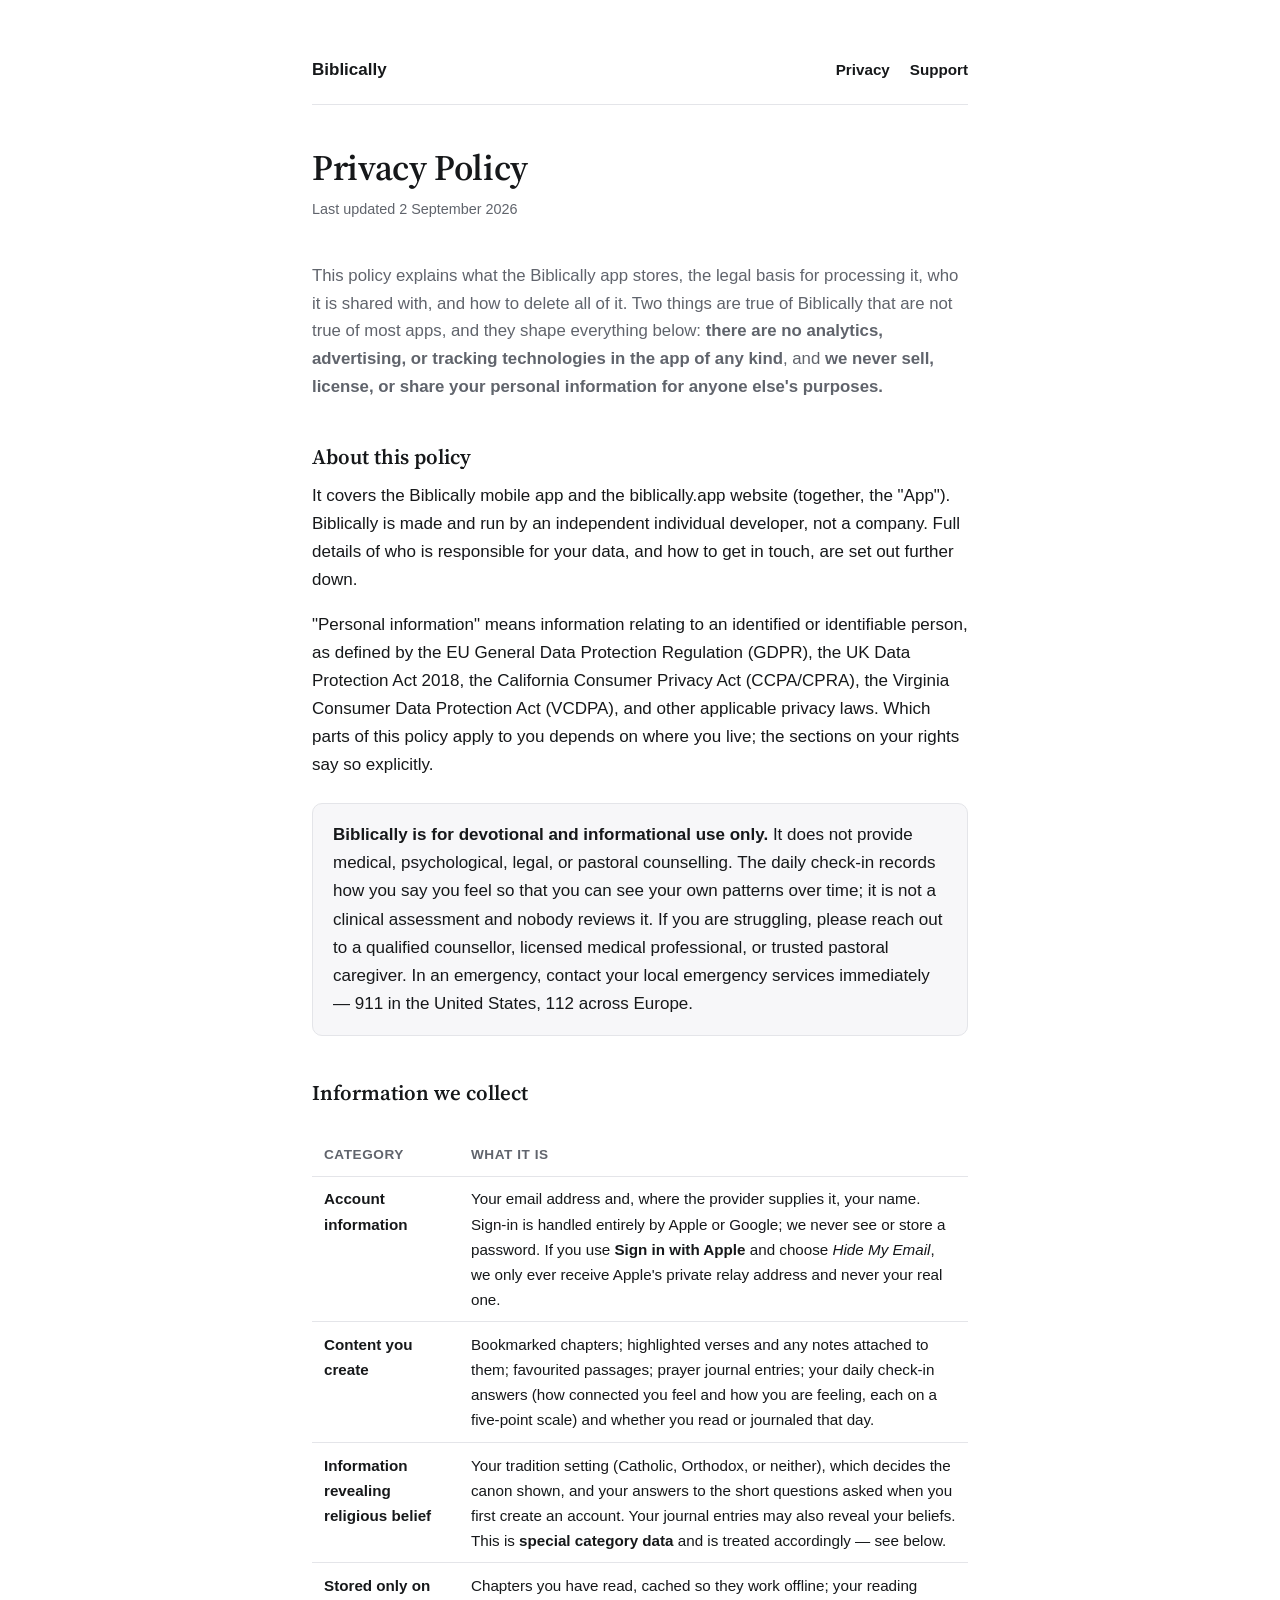
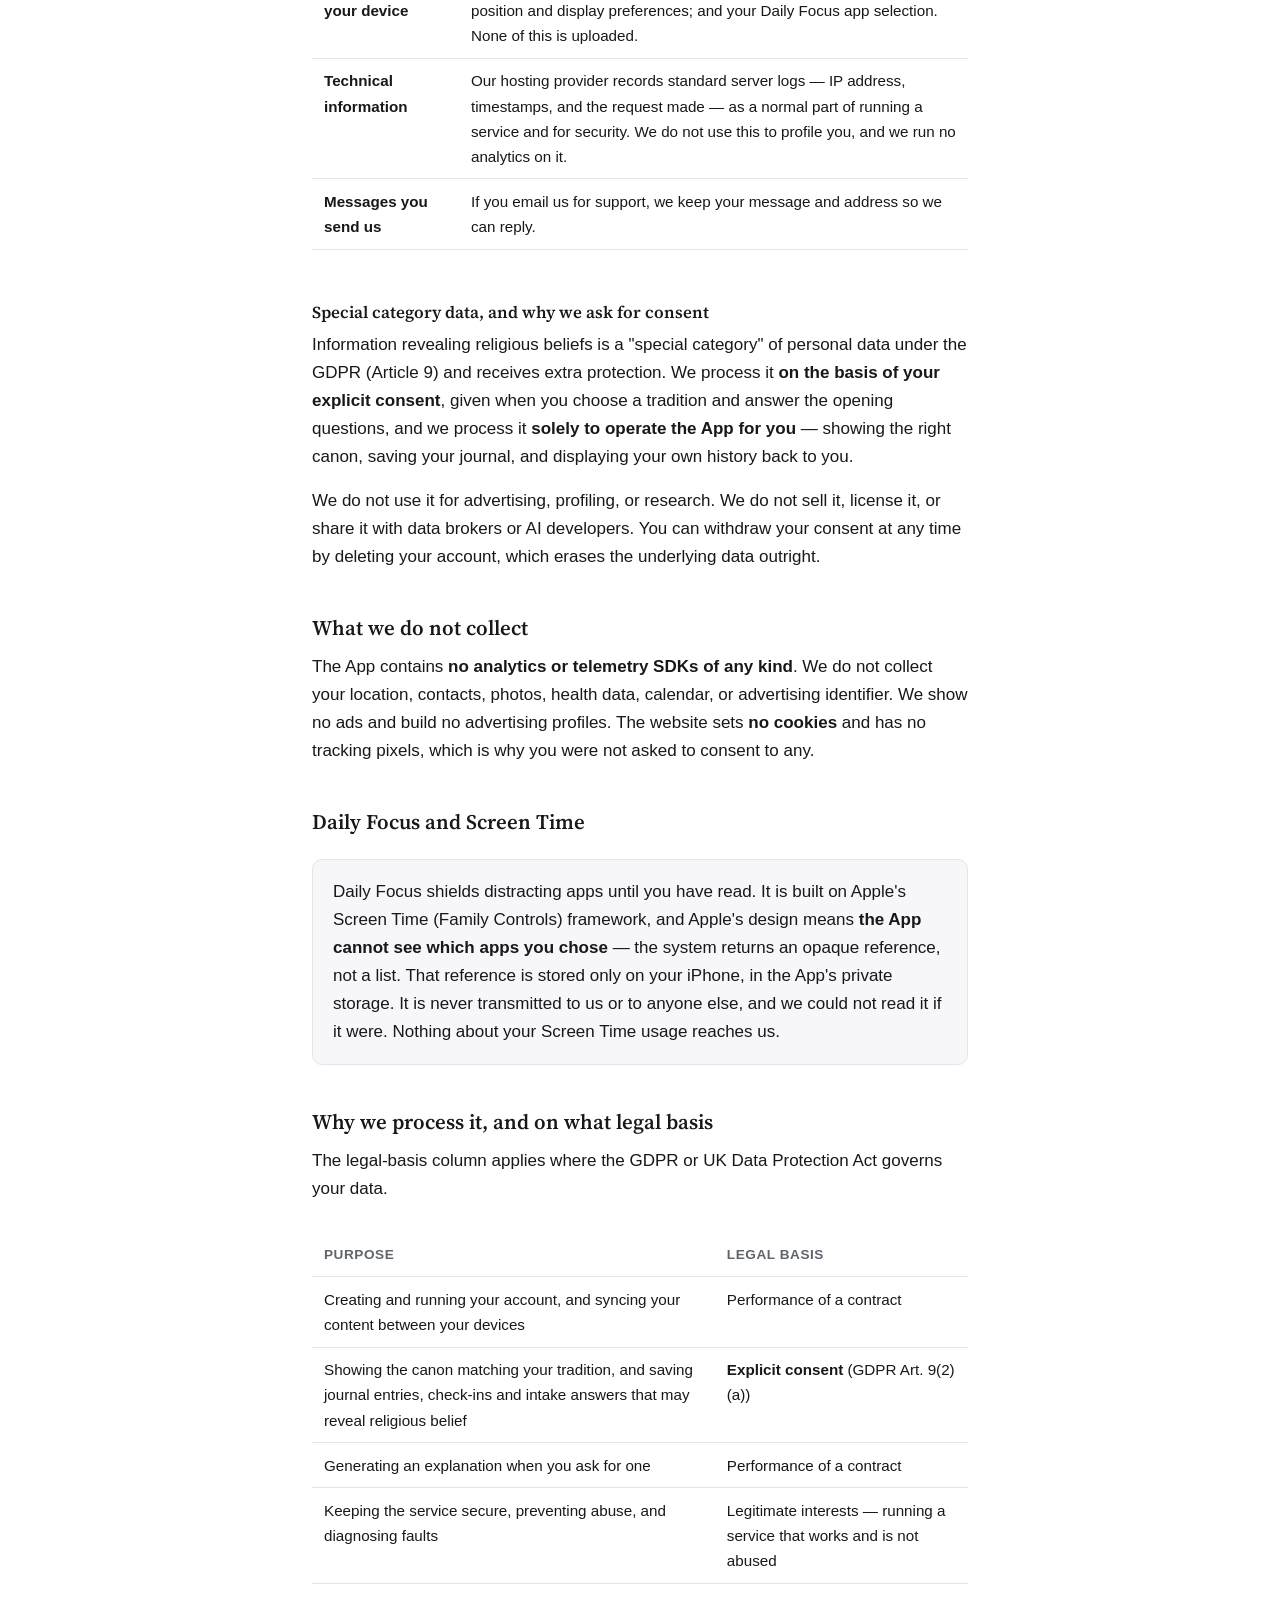
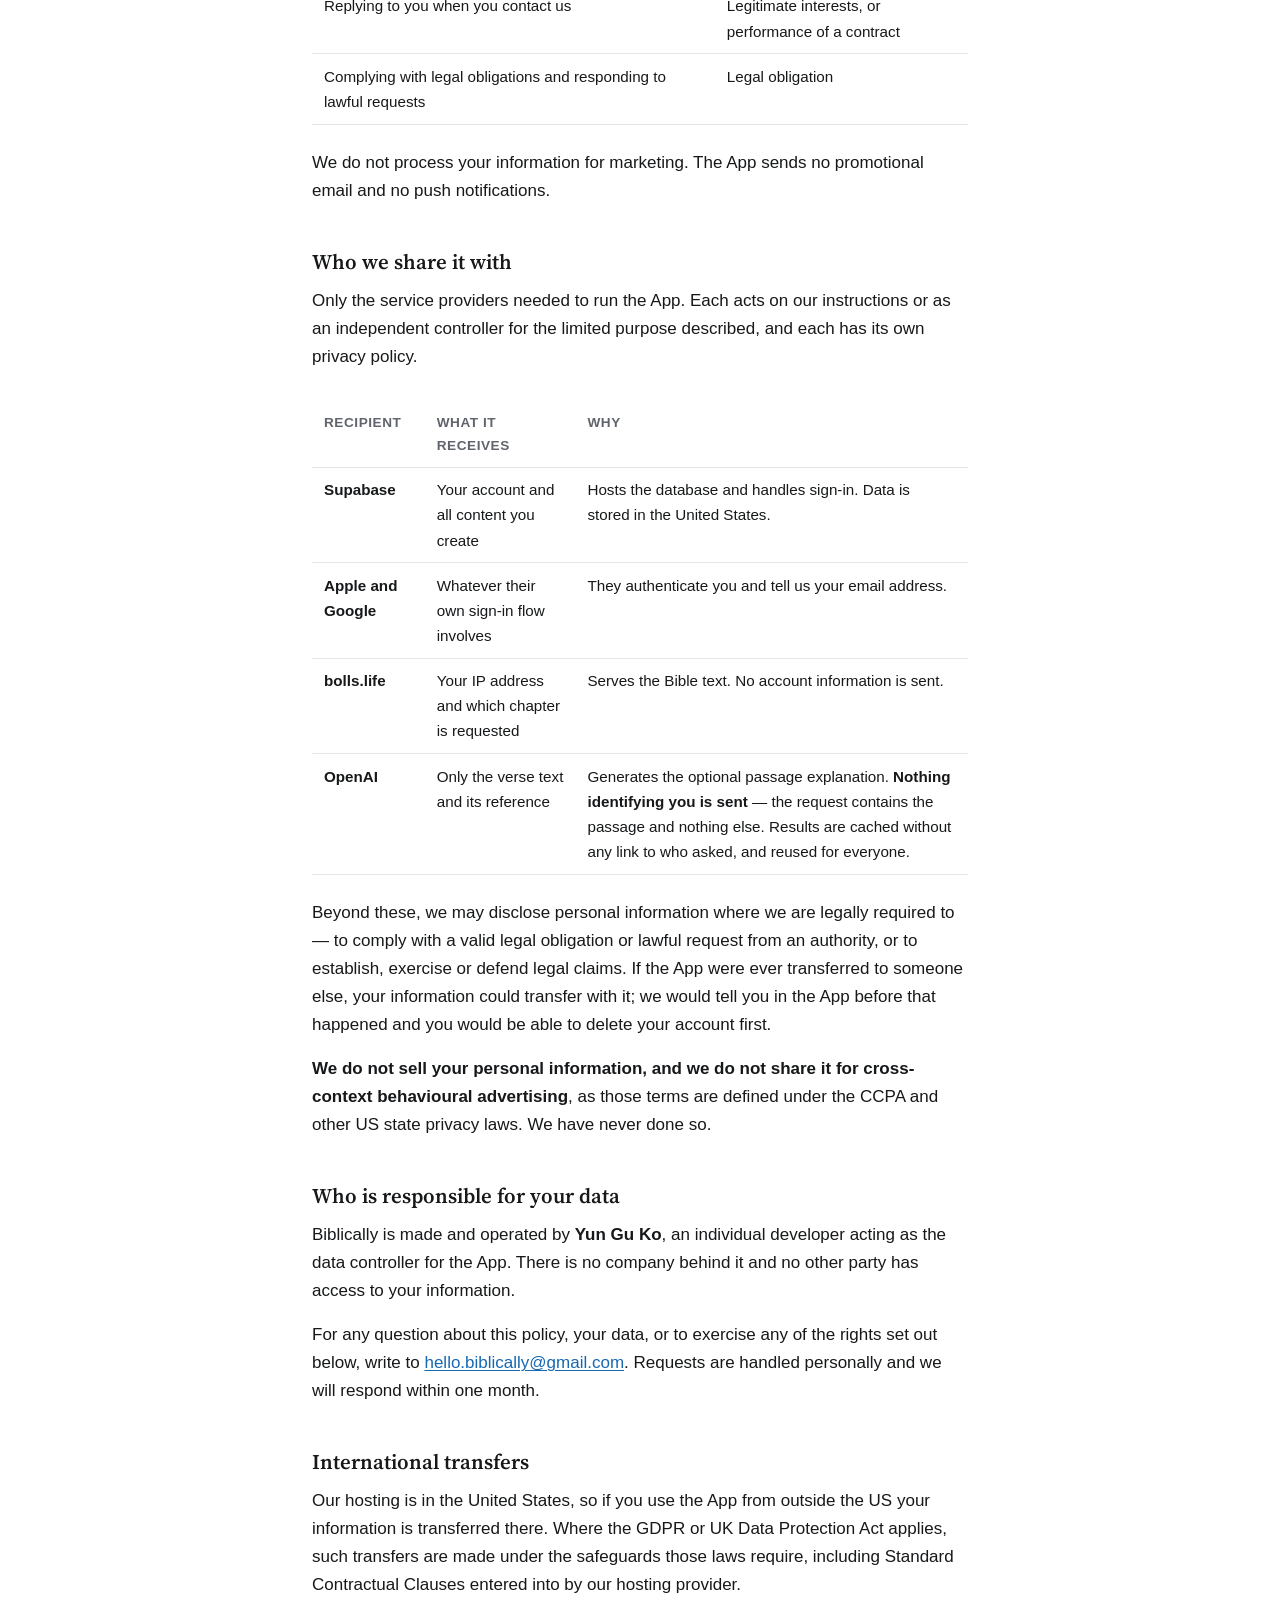
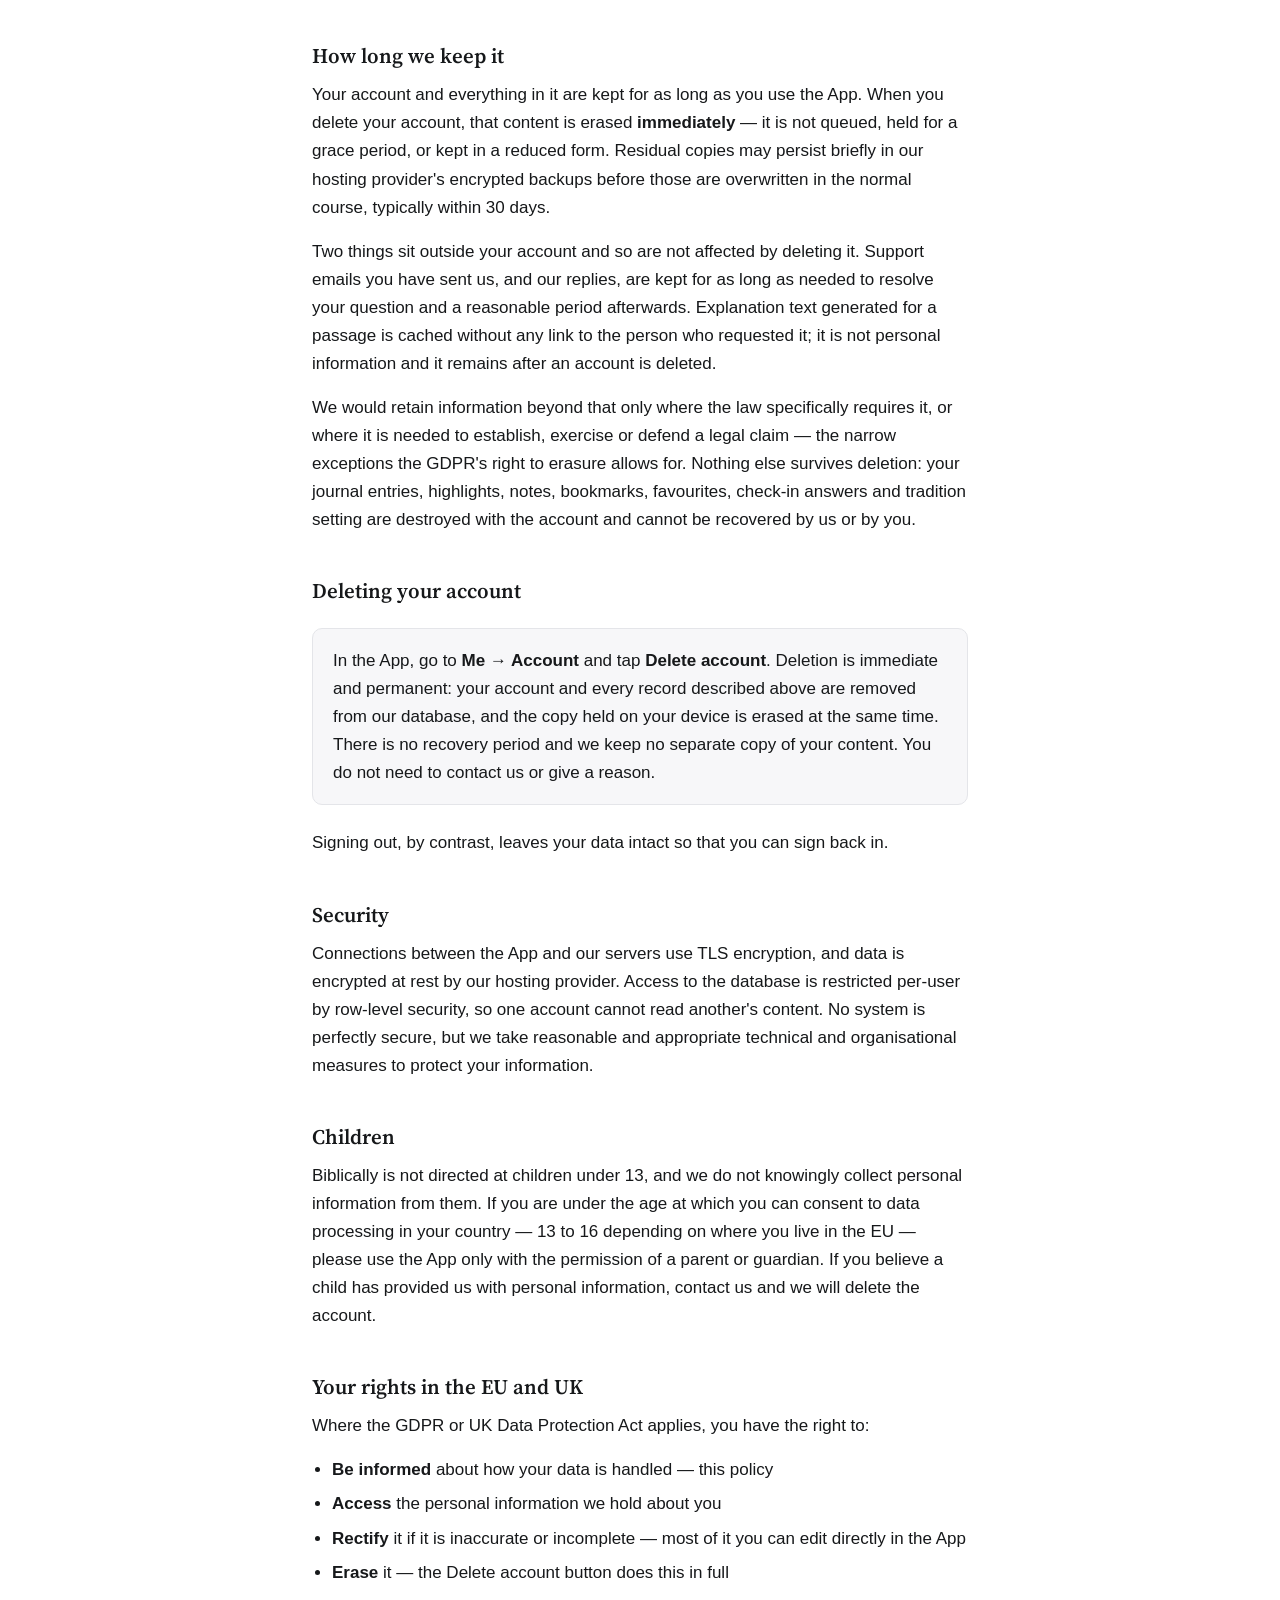
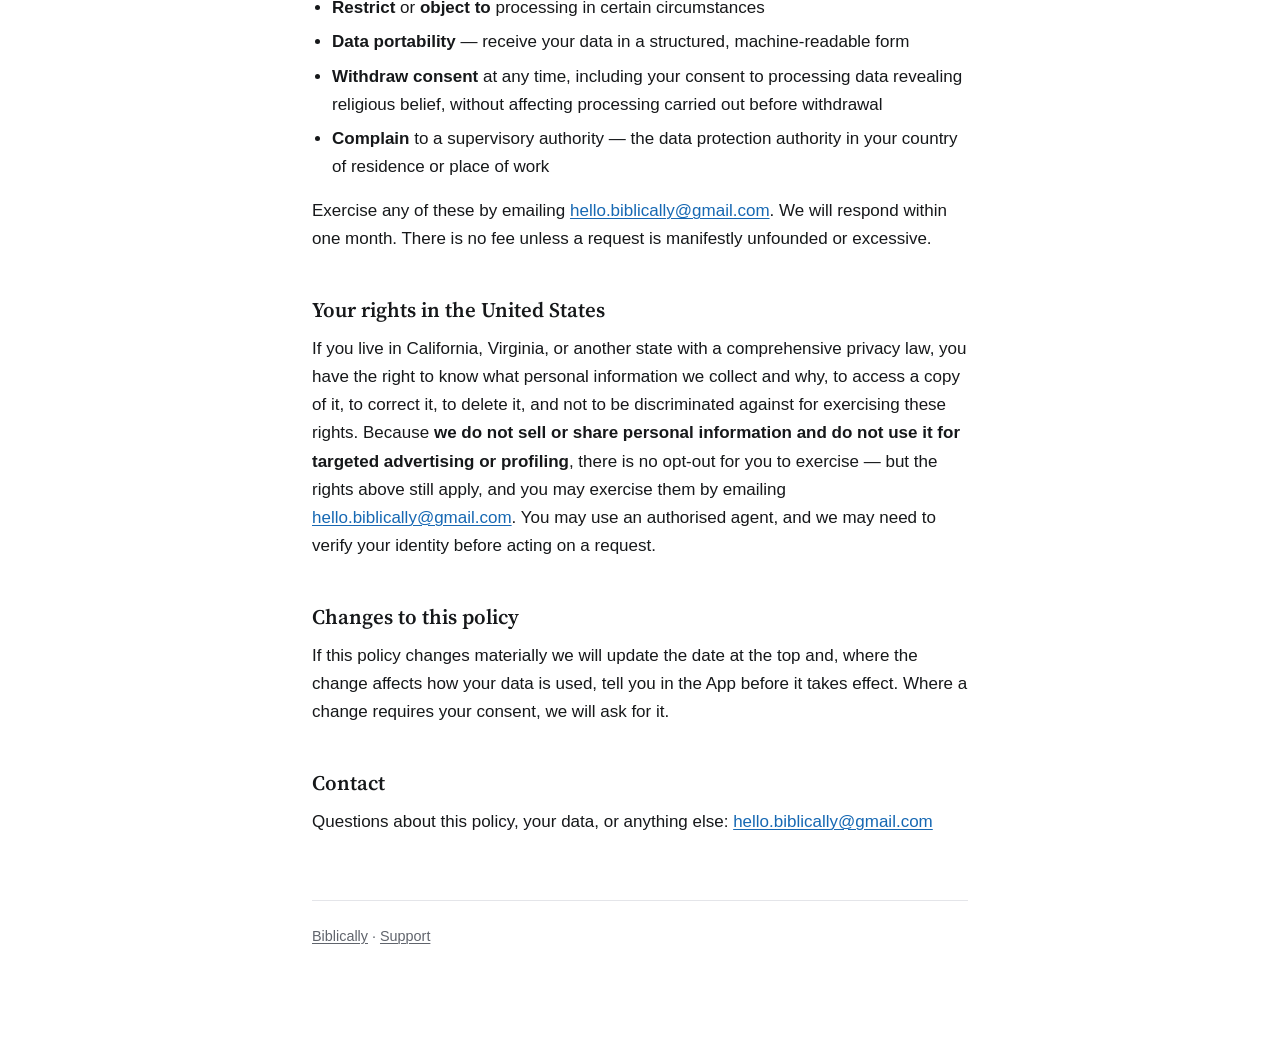
==== privacy/index.html @ 0cec18cf "Unlink the controller section from the intro The intro no longer links down to "Who is responsible f" ====
<!doctype html>
<html lang="en">
<head>
<meta charset="utf-8">
<meta name="viewport" content="width=device-width, initial-scale=1">
<link rel="preconnect" href="https://fonts.googleapis.com">
<link rel="preconnect" href="https://fonts.gstatic.com" crossorigin>
<link rel="stylesheet" href="https://fonts.googleapis.com/css2?family=Source+Serif+4:opsz,wght@8..60,600&display=swap">
<title>Privacy Policy — Biblically</title>
<meta name="description" content="What Biblically collects, the legal basis for it, who it is shared with, your rights, and how to delete everything.">
<link rel="stylesheet" href="/style.css">
</head>
<body>
<div class="wrap">
  <header class="masthead">
    <a href="/">Biblically</a>
    <nav><a href="/privacy/">Privacy</a><a href="/support/">Support</a></nav>
  </header>

  <h1>Privacy Policy</h1>
  <p class="meta">Last updated 2 September 2026</p>

  <p class="lede">This policy explains what the Biblically app stores, the legal basis for
  processing it, who it is shared with, and how to delete all of it. Two things are true of
  Biblically that are not true of most apps, and they shape everything below: <strong>there are no
  analytics, advertising, or tracking technologies in the app of any kind</strong>, and
  <strong>we never sell, license, or share your personal information for anyone else's
  purposes.</strong></p>

  <h2>About this policy</h2>
  <p>It covers the Biblically mobile app and the biblically.app website (together, the "App").
  Biblically is made and run by an independent individual developer, not a company. Full details of
  who is responsible for your data, and how to get in touch, are set out further down.</p>

  <p>"Personal information" means information relating to an identified or identifiable person, as
  defined by the EU General Data Protection Regulation (GDPR), the UK Data Protection Act 2018, the
  California Consumer Privacy Act (CCPA/CPRA), the Virginia Consumer Data Protection Act (VCDPA),
  and other applicable privacy laws. Which parts of this policy apply to you depends on where you
  live; the sections on your rights say so explicitly.</p>

  <div class="card">
    <p><strong>Biblically is for devotional and informational use only.</strong> It does not provide
    medical, psychological, legal, or pastoral counselling. The daily check-in records how you say
    you feel so that you can see your own patterns over time; it is not a clinical assessment and
    nobody reviews it. If you are struggling, please reach out to a qualified counsellor, licensed
    medical professional, or trusted pastoral caregiver. In an emergency, contact your local
    emergency services immediately — 911 in the United States, 112 across Europe.</p>
  </div>

  <h2>Information we collect</h2>
  <div class="scroll">
  <table class="table">
    <thead><tr><th>Category</th><th>What it is</th></tr></thead>
    <tbody>
      <tr>
        <td><strong>Account information</strong></td>
        <td>Your email address and, where the provider supplies it, your name. Sign-in is handled
        entirely by Apple or Google; we never see or store a password. If you use
        <strong>Sign in with Apple</strong> and choose <em>Hide My Email</em>, we only ever receive
        Apple's private relay address and never your real one.</td>
      </tr>
      <tr>
        <td><strong>Content you create</strong></td>
        <td>Bookmarked chapters; highlighted verses and any notes attached to them; favourited
        passages; prayer journal entries; your daily check-in answers (how connected you feel and
        how you are feeling, each on a five-point scale) and whether you read or journaled that day.</td>
      </tr>
      <tr>
        <td><strong>Information revealing religious belief</strong></td>
        <td>Your tradition setting (Catholic, Orthodox, or neither), which decides the canon shown,
        and your answers to the short questions asked when you first create an account. Your journal
        entries may also reveal your beliefs. This is <strong>special category data</strong> and is
        treated accordingly — see below.</td>
      </tr>
      <tr>
        <td><strong>Stored only on your device</strong></td>
        <td>Chapters you have read, cached so they work offline; your reading position and display
        preferences; and your Daily Focus app selection. None of this is uploaded.</td>
      </tr>
      <tr>
        <td><strong>Technical information</strong></td>
        <td>Our hosting provider records standard server logs — IP address, timestamps, and the
        request made — as a normal part of running a service and for security. We do not use this
        to profile you, and we run no analytics on it.</td>
      </tr>
      <tr>
        <td><strong>Messages you send us</strong></td>
        <td>If you email us for support, we keep your message and address so we can reply.</td>
      </tr>
    </tbody>
  </table>
  </div>

  <h3>Special category data, and why we ask for consent</h3>
  <p>Information revealing religious beliefs is a "special category" of personal data under the GDPR
  (Article 9) and receives extra protection. We process it <strong>on the basis of your explicit
  consent</strong>, given when you choose a tradition and answer the opening questions, and we
  process it <strong>solely to operate the App for you</strong> — showing the right canon, saving
  your journal, and displaying your own history back to you.</p>
  <p>We do not use it for advertising, profiling, or research. We do not sell it, license it, or
  share it with data brokers or AI developers. You can withdraw your consent at any time by deleting
  your account, which erases the underlying data outright.</p>

  <h2>What we do not collect</h2>
  <p>The App contains <strong>no analytics or telemetry SDKs of any kind</strong>. We do not collect
  your location, contacts, photos, health data, calendar, or advertising identifier. We show no ads
  and build no advertising profiles. The website sets <strong>no cookies</strong> and has no
  tracking pixels, which is why you were not asked to consent to any.</p>

  <h2>Daily Focus and Screen Time</h2>
  <div class="card">
    <p>Daily Focus shields distracting apps until you have read. It is built on Apple's Screen Time
    (Family Controls) framework, and Apple's design means <strong>the App cannot see which apps you
    chose</strong> — the system returns an opaque reference, not a list. That reference is stored
    only on your iPhone, in the App's private storage. It is never transmitted to us or to anyone
    else, and we could not read it if it were. Nothing about your Screen Time usage reaches us.</p>
  </div>

  <h2>Why we process it, and on what legal basis</h2>
  <p>The legal-basis column applies where the GDPR or UK Data Protection Act governs your data.</p>
  <div class="scroll">
  <table class="table">
    <thead><tr><th>Purpose</th><th>Legal basis</th></tr></thead>
    <tbody>
      <tr><td>Creating and running your account, and syncing your content between your devices</td>
          <td>Performance of a contract</td></tr>
      <tr><td>Showing the canon matching your tradition, and saving journal entries, check-ins and
          intake answers that may reveal religious belief</td>
          <td><strong>Explicit consent</strong> (GDPR Art. 9(2)(a))</td></tr>
      <tr><td>Generating an explanation when you ask for one</td>
          <td>Performance of a contract</td></tr>
      <tr><td>Keeping the service secure, preventing abuse, and diagnosing faults</td>
          <td>Legitimate interests — running a service that works and is not abused</td></tr>
      <tr><td>Replying to you when you contact us</td>
          <td>Legitimate interests, or performance of a contract</td></tr>
      <tr><td>Complying with legal obligations and responding to lawful requests</td>
          <td>Legal obligation</td></tr>
    </tbody>
  </table>
  </div>
  <p>We do not process your information for marketing. The App sends no promotional email and no
  push notifications.</p>

  <h2>Who we share it with</h2>
  <p>Only the service providers needed to run the App. Each acts on our instructions or as an
  independent controller for the limited purpose described, and each has its own privacy policy.</p>
  <div class="scroll">
  <table class="table">
    <thead><tr><th>Recipient</th><th>What it receives</th><th>Why</th></tr></thead>
    <tbody>
      <tr><td><strong>Supabase</strong></td>
          <td>Your account and all content you create</td>
          <td>Hosts the database and handles sign-in. Data is stored in the United States.</td></tr>
      <tr><td><strong>Apple and Google</strong></td>
          <td>Whatever their own sign-in flow involves</td>
          <td>They authenticate you and tell us your email address.</td></tr>
      <tr><td><strong>bolls.life</strong></td>
          <td>Your IP address and which chapter is requested</td>
          <td>Serves the Bible text. No account information is sent.</td></tr>
      <tr><td><strong>OpenAI</strong></td>
          <td>Only the verse text and its reference</td>
          <td>Generates the optional passage explanation. <strong>Nothing identifying you is
          sent</strong> — the request contains the passage and nothing else. Results are cached
          without any link to who asked, and reused for everyone.</td></tr>
    </tbody>
  </table>
  </div>
  <p>Beyond these, we may disclose personal information where we are legally required to — to comply
  with a valid legal obligation or lawful request from an authority, or to establish, exercise or
  defend legal claims. If the App were ever transferred to someone else, your information could
  transfer with it; we would tell you in the App before that happened and you would be able to
  delete your account first.</p>
  <p><strong>We do not sell your personal information, and we do not share it for cross-context
  behavioural advertising</strong>, as those terms are defined under the CCPA and other US state
  privacy laws. We have never done so.</p>

  <h2>Who is responsible for your data</h2>
  <p>Biblically is made and operated by <strong>Yun Gu Ko</strong>, an individual developer acting
  as the data controller for the App. There is no company behind it and no other party has access
  to your information.</p>
  <p>For any question about this policy, your data, or to exercise any of the rights set out below,
  write to <a href="mailto:hello.biblically@gmail.com">hello.biblically@gmail.com</a>. Requests are
  handled personally and we will respond within one month.</p>

  <h2>International transfers</h2>
  <p>Our hosting is in the United States, so if you use the App from outside the US your information
  is transferred there. Where the GDPR or UK Data Protection Act applies, such transfers are made
  under the safeguards those laws require, including Standard Contractual Clauses entered into by
  our hosting provider.</p>

  <h2>How long we keep it</h2>
  <p>Your account and everything in it are kept for as long as you use the App. When you delete your
  account, that content is erased <strong>immediately</strong> — it is not queued, held for a grace
  period, or kept in a reduced form. Residual copies may persist briefly in our hosting provider's
  encrypted backups before those are overwritten in the normal course, typically within 30 days.</p>

  <p>Two things sit outside your account and so are not affected by deleting it. Support emails you
  have sent us, and our replies, are kept for as long as needed to resolve your question and a
  reasonable period afterwards. Explanation text generated for a passage is cached without any link
  to the person who requested it; it is not personal information and it remains after an account is
  deleted.</p>

  <p>We would retain information beyond that only where the law specifically requires it, or where
  it is needed to establish, exercise or defend a legal claim — the narrow exceptions the GDPR's
  right to erasure allows for. Nothing else survives deletion: your journal entries, highlights,
  notes, bookmarks, favourites, check-in answers and tradition setting are destroyed with the
  account and cannot be recovered by us or by you.</p>

  <h2>Deleting your account</h2>
  <div class="card">
    <p>In the App, go to <strong>Me &rarr; Account</strong> and tap <strong>Delete account</strong>.
    Deletion is immediate and permanent: your account and every record described above are removed
    from our database, and the copy held on your device is erased at the same time. There is no
    recovery period and we keep no separate copy of your content. You do not need to contact us or
    give a reason.</p>
  </div>
  <p>Signing out, by contrast, leaves your data intact so that you can sign back in.</p>

  <h2>Security</h2>
  <p>Connections between the App and our servers use TLS encryption, and data is encrypted at rest
  by our hosting provider. Access to the database is restricted per-user by row-level security, so
  one account cannot read another's content. No system is perfectly secure, but we take reasonable
  and appropriate technical and organisational measures to protect your information.</p>

  <h2>Children</h2>
  <p>Biblically is not directed at children under 13, and we do not knowingly collect personal
  information from them. If you are under the age at which you can consent to data processing in
  your country — 13 to 16 depending on where you live in the EU — please use the App only with the
  permission of a parent or guardian. If you believe a child has provided us with personal
  information, contact us and we will delete the account.</p>

  <h2>Your rights in the EU and UK</h2>
  <p>Where the GDPR or UK Data Protection Act applies, you have the right to:</p>
  <ul>
    <li><strong>Be informed</strong> about how your data is handled — this policy</li>
    <li><strong>Access</strong> the personal information we hold about you</li>
    <li><strong>Rectify</strong> it if it is inaccurate or incomplete — most of it you can edit
    directly in the App</li>
    <li><strong>Erase</strong> it — the Delete account button does this in full</li>
    <li><strong>Restrict</strong> or <strong>object to</strong> processing in certain circumstances</li>
    <li><strong>Data portability</strong> — receive your data in a structured, machine-readable form</li>
    <li><strong>Withdraw consent</strong> at any time, including your consent to processing data
    revealing religious belief, without affecting processing carried out before withdrawal</li>
    <li><strong>Complain</strong> to a supervisory authority — the data protection authority in your
    country of residence or place of work</li>
  </ul>
  <p>Exercise any of these by emailing
  <a href="mailto:hello.biblically@gmail.com">hello.biblically@gmail.com</a>. We will respond within
  one month. There is no fee unless a request is manifestly unfounded or excessive.</p>

  <h2>Your rights in the United States</h2>
  <p>If you live in California, Virginia, or another state with a comprehensive privacy law, you
  have the right to know what personal information we collect and why, to access a copy of it, to
  correct it, to delete it, and not to be discriminated against for exercising these rights. Because
  <strong>we do not sell or share personal information and do not use it for targeted advertising or
  profiling</strong>, there is no opt-out for you to exercise — but the rights above still apply, and
  you may exercise them by emailing
  <a href="mailto:hello.biblically@gmail.com">hello.biblically@gmail.com</a>. You may use an
  authorised agent, and we may need to verify your identity before acting on a request.</p>

  <h2>Changes to this policy</h2>
  <p>If this policy changes materially we will update the date at the top and, where the change
  affects how your data is used, tell you in the App before it takes effect. Where a change requires
  your consent, we will ask for it.</p>

  <h2>Contact</h2>
  <p>Questions about this policy, your data, or anything else:
  <a href="mailto:hello.biblically@gmail.com">hello.biblically@gmail.com</a></p>

  <footer>
    <p><a href="/">Biblically</a> &middot; <a href="/support/">Support</a></p>
  </footer>
</div>
</body>
</html>
---- style.css ----
/* biblically.app — shared styles.
   Palette and type follow the app: the splash blue as accent, Source Serif 4
   for headings (the same face the intake screens use), system sans for text. */

:root {
  --bg: #ffffff;
  --surface: #f7f7f9;
  --text: #16181a;
  --text-secondary: #60646c;
  --accent: #1668b3;
  --accent-bright: #208aef;
  --border: #e4e5e9;
}

@media (prefers-color-scheme: dark) {
  :root {
    --bg: #0e0f11;
    --surface: #17181b;
    --text: #ecedee;
    --text-secondary: #b0b4ba;
    --accent: #79bbff;
    --accent-bright: #5aaeff;
    --border: #26282c;
  }
}

* { box-sizing: border-box; }

body {
  margin: 0;
  background: var(--bg);
  color: var(--text);
  font-family: -apple-system, BlinkMacSystemFont, "Segoe UI", Roboto, Helvetica, Arial, sans-serif;
  font-size: 17px;
  line-height: 1.65;
  -webkit-text-size-adjust: 100%;
}

.wrap {
  max-width: 44rem;
  margin: 0 auto;
  padding: 3.5rem 1.5rem 5rem;
}

h1, h2, h3 {
  font-family: "Source Serif 4", Georgia, "Times New Roman", serif;
  font-weight: 600;
  line-height: 1.25;
  text-wrap: balance;
}

h1 { font-size: 2.25rem; margin: 0 0 .5rem; letter-spacing: -0.01em; }
h2 { font-size: 1.3rem; margin: 2.75rem 0 .75rem; }
h3 { font-size: 1.05rem; margin: 1.75rem 0 .5rem; }

p, ul { margin: 0 0 1rem; }
ul { padding-left: 1.25rem; }
li { margin-bottom: .4rem; }

a { color: var(--accent); text-decoration-thickness: 1px; text-underline-offset: 2px; }
a:hover { text-decoration-thickness: 2px; }
a:focus-visible { outline: 2px solid var(--accent-bright); outline-offset: 3px; border-radius: 2px; }

.lede { color: var(--text-secondary); font-size: 1.05rem; }
.meta { color: var(--text-secondary); font-size: .9rem; margin-bottom: 2.5rem; }

.masthead {
  display: flex;
  align-items: baseline;
  gap: .75rem;
  padding-bottom: 1.25rem;
  margin-bottom: 2.5rem;
  border-bottom: 1px solid var(--border);
}
.masthead a { color: var(--text); text-decoration: none; font-weight: 600; }
.masthead nav { margin-left: auto; display: flex; gap: 1.25rem; font-size: .95rem; }

.card {
  background: var(--surface);
  border: 1px solid var(--border);
  border-radius: 10px;
  padding: 1.1rem 1.25rem;
  margin: 1.5rem 0;
}
.card p:last-child { margin-bottom: 0; }

.table { width: 100%; border-collapse: collapse; margin: 1rem 0 1.5rem; font-size: .95rem; }
.table th, .table td { text-align: left; padding: .6rem .75rem; border-bottom: 1px solid var(--border); vertical-align: top; }
.table th { color: var(--text-secondary); font-weight: 600; font-size: .85rem; text-transform: uppercase; letter-spacing: .04em; }
.scroll { overflow-x: auto; }

footer {
  margin-top: 4rem;
  padding-top: 1.5rem;
  border-top: 1px solid var(--border);
  color: var(--text-secondary);
  font-size: .9rem;
}
footer a { color: var(--text-secondary); }

@media (max-width: 480px) {
  h1 { font-size: 1.8rem; }
  .wrap { padding-top: 2.5rem; }
  .masthead { flex-wrap: wrap; }
  .masthead nav { margin-left: 0; width: 100%; }
}
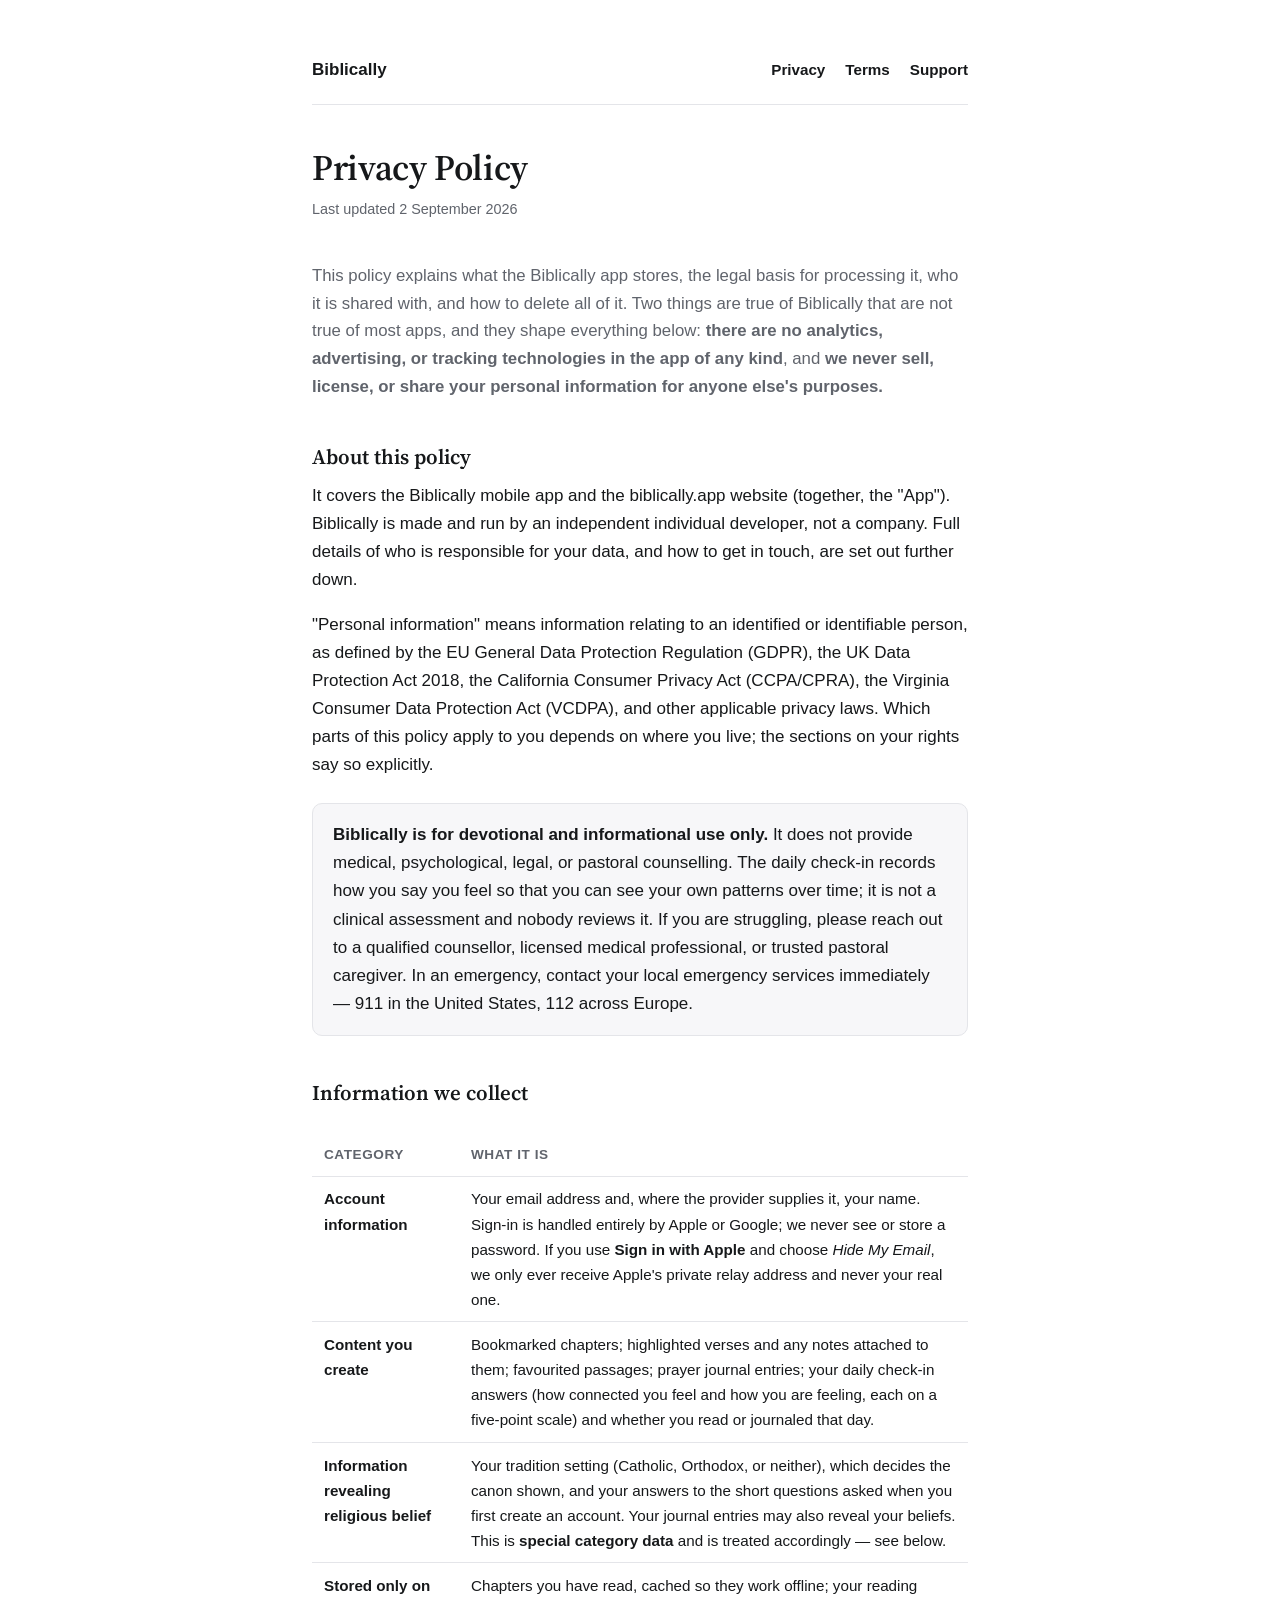
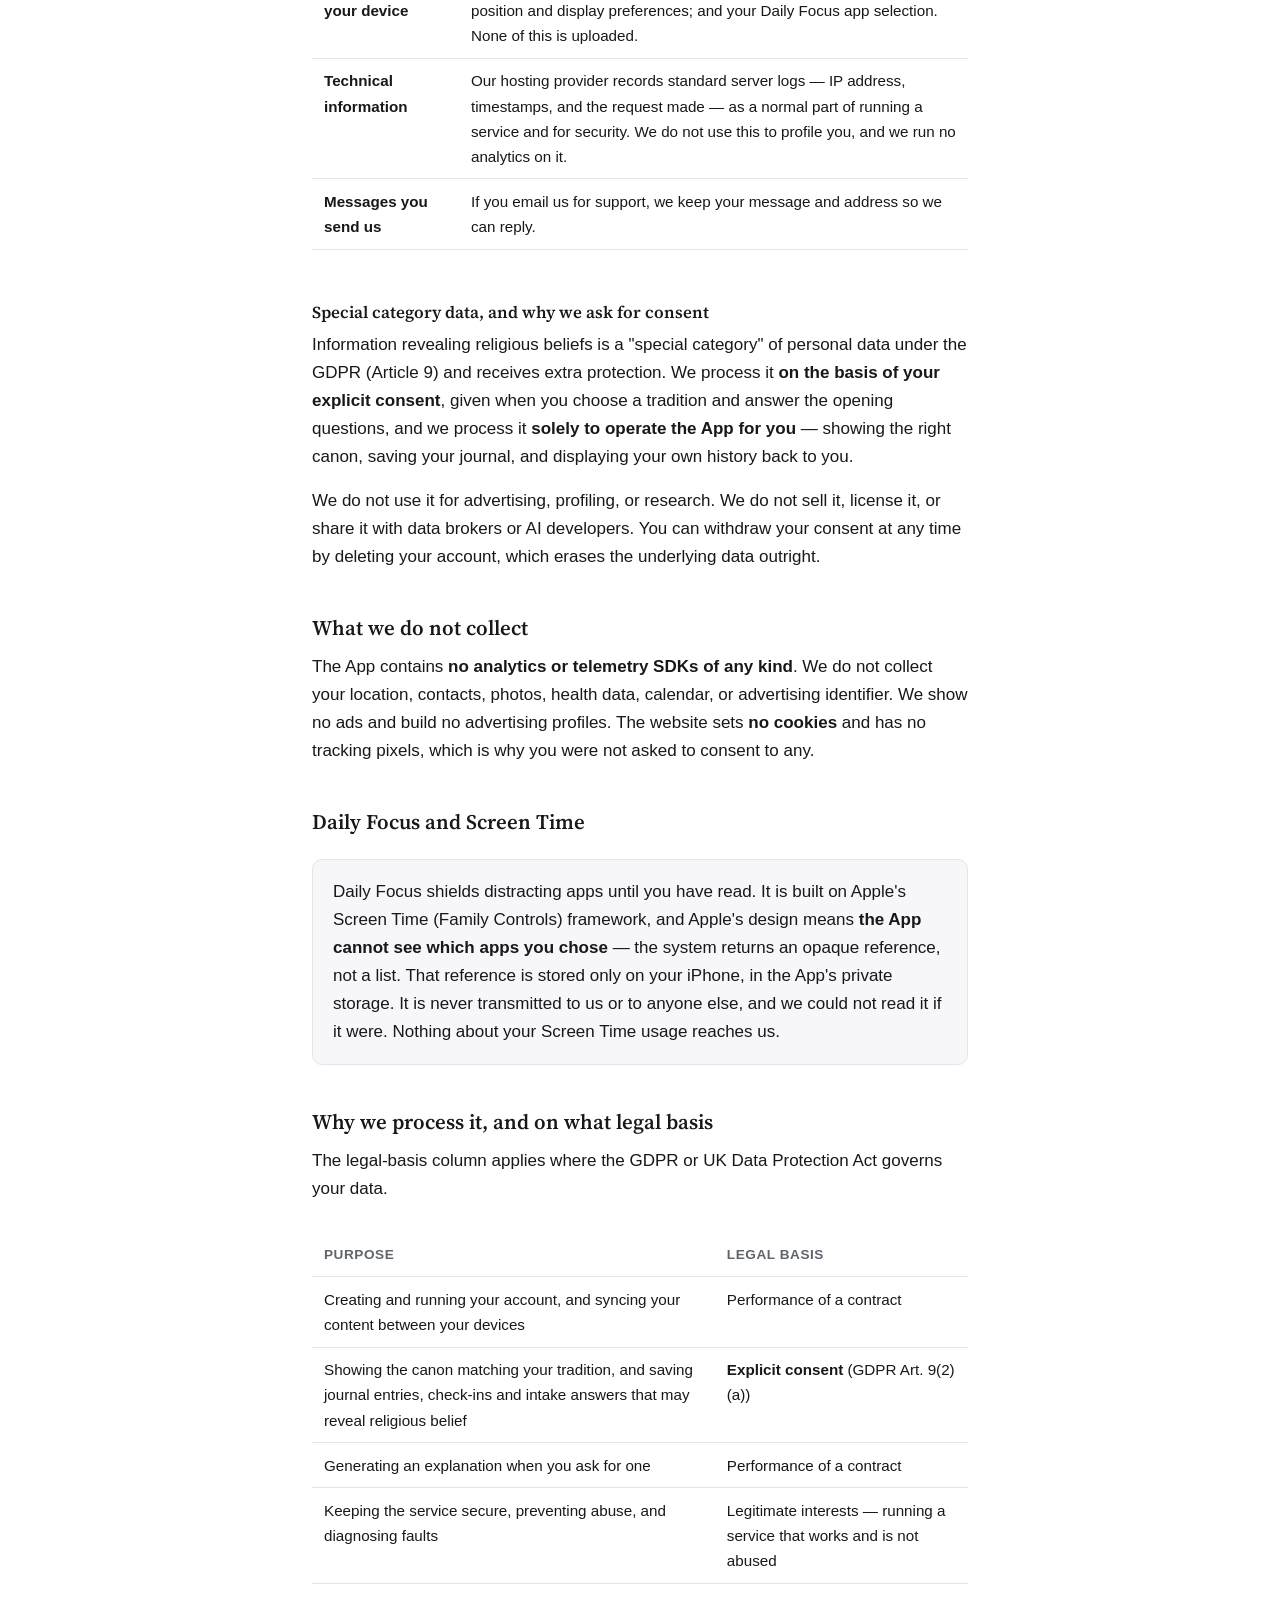
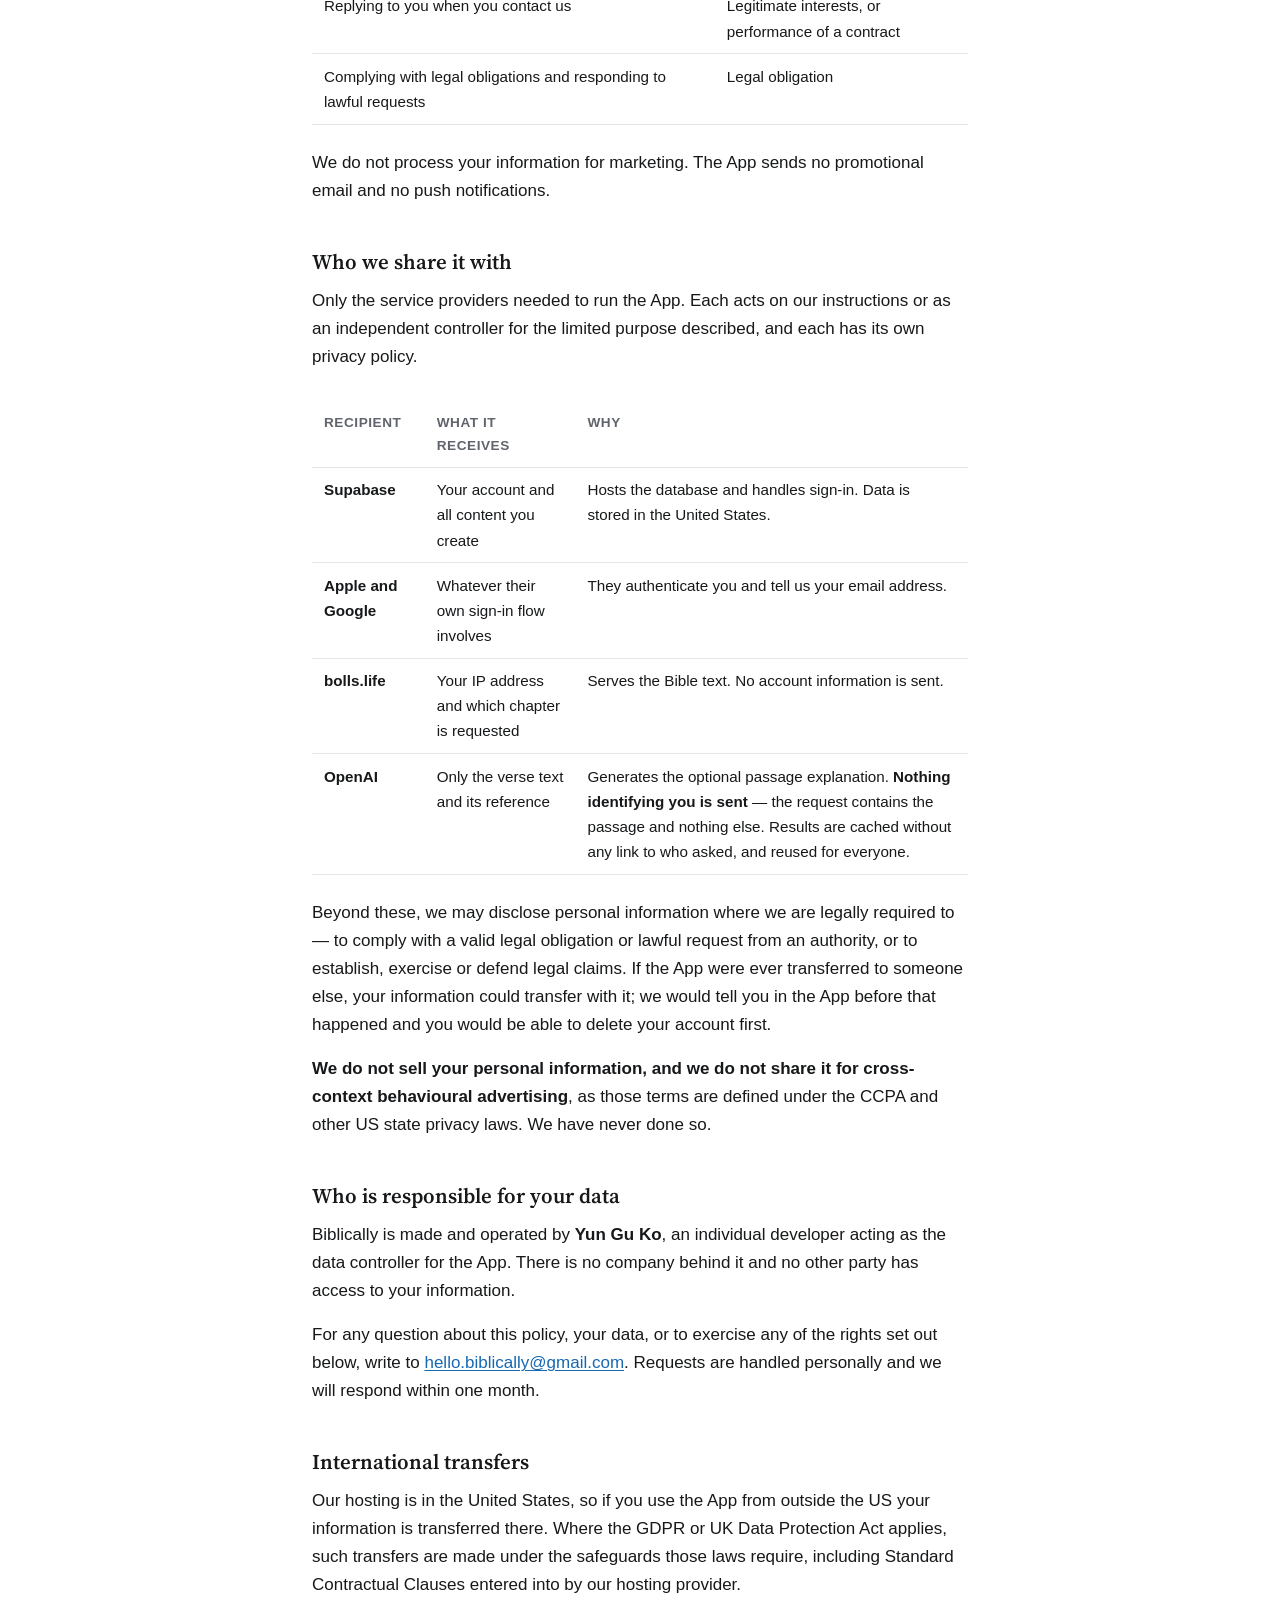
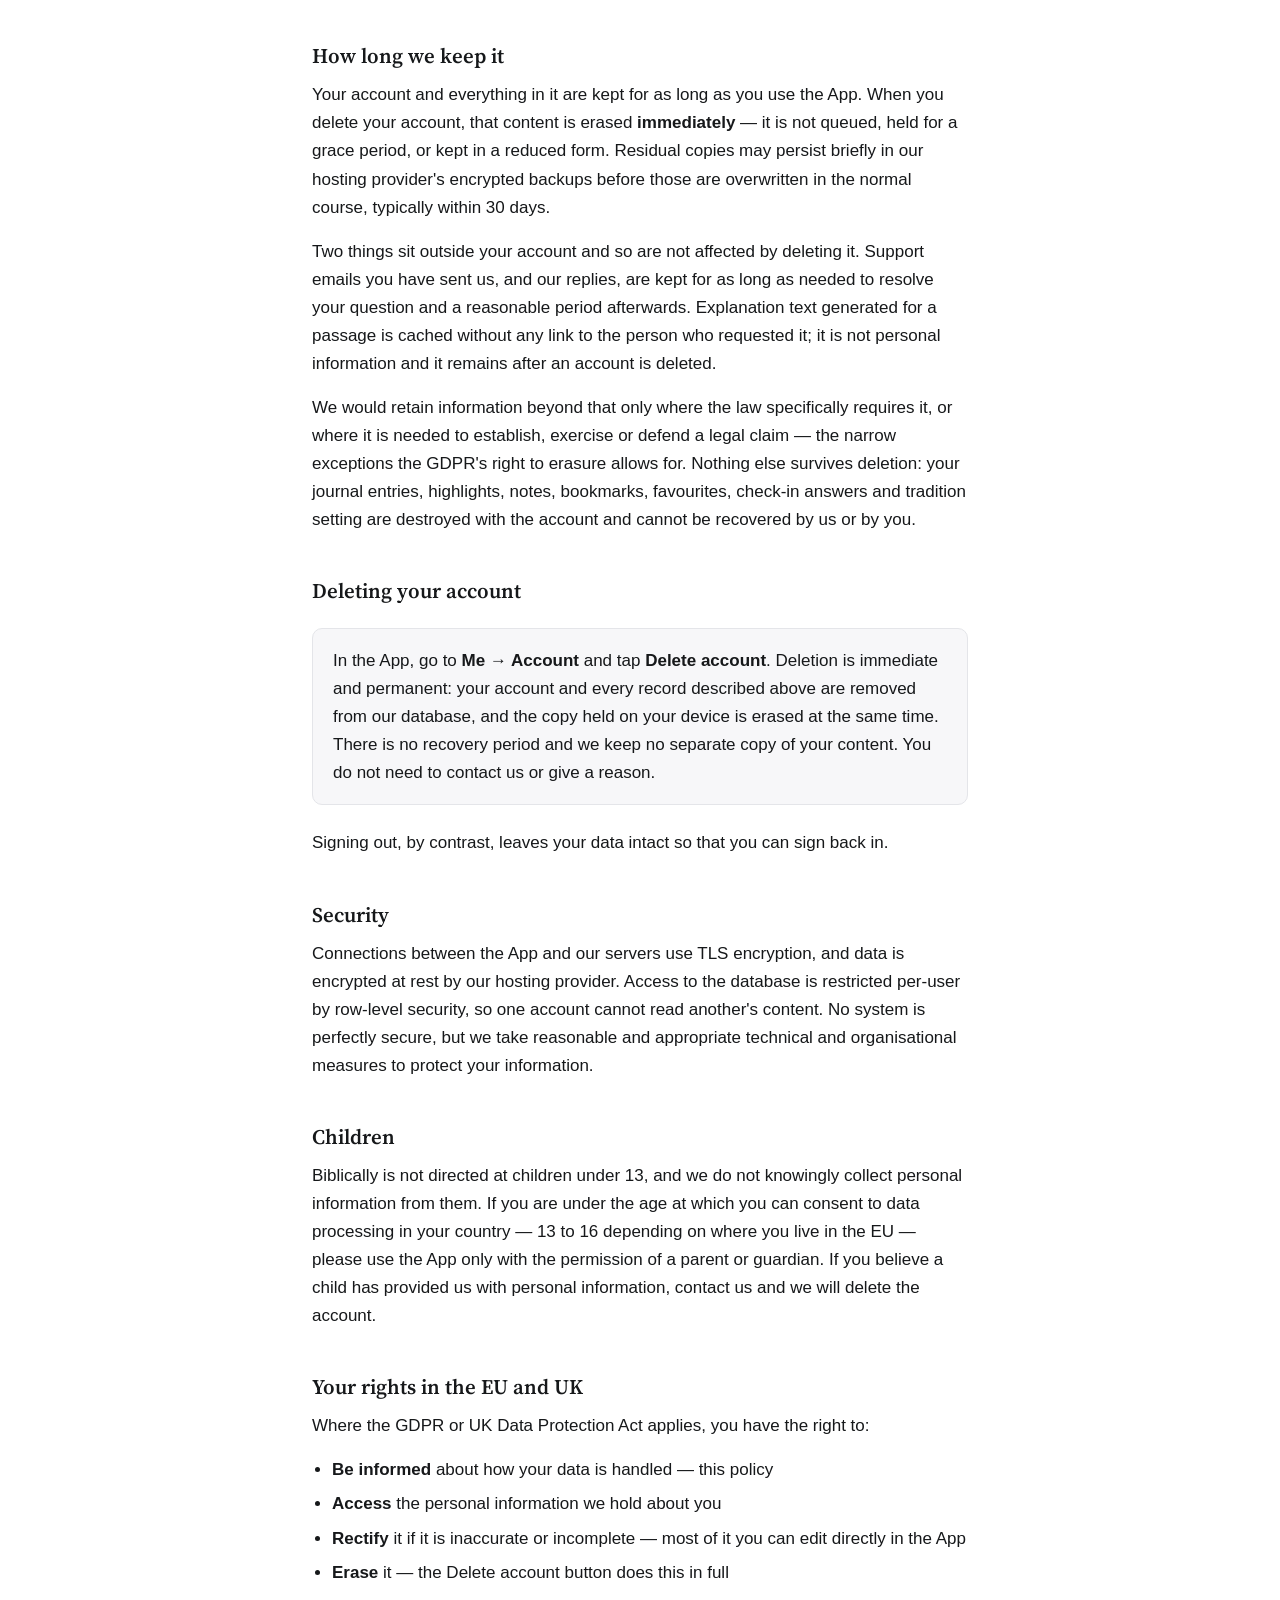
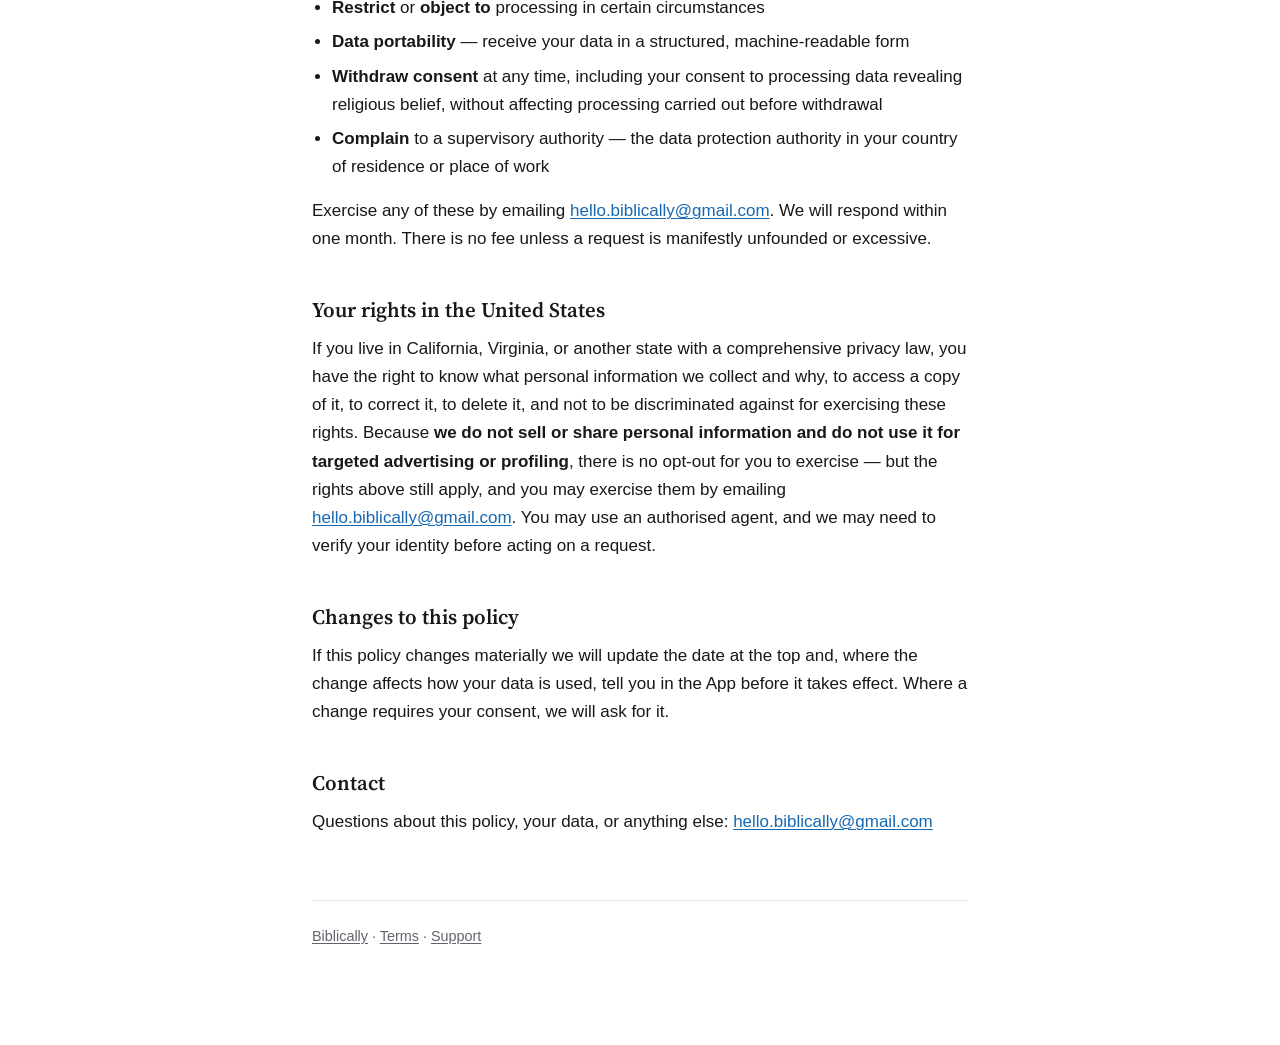
==== commit 904db6c2: "Add Terms of Use, written against what the app actually does The draft collected in the app repo was" ====
--- a/privacy/index.html
+++ b/privacy/index.html
@@ -14,7 +14,7 @@
 <div class="wrap">
   <header class="masthead">
     <a href="/">Biblically</a>
-    <nav><a href="/privacy/">Privacy</a><a href="/support/">Support</a></nav>
+    <nav><a href="/privacy/">Privacy</a><a href="/terms/">Terms</a><a href="/support/">Support</a></nav>
   </header>
 
   <h1>Privacy Policy</h1>
@@ -268,7 +268,8 @@
   <a href="mailto:hello.biblically@gmail.com">hello.biblically@gmail.com</a></p>
 
   <footer>
-    <p><a href="/">Biblically</a> &middot; <a href="/support/">Support</a></p>
+    <p><a href="/">Biblically</a> &middot; <a href="/terms/">Terms</a> &middot;
+    <a href="/support/">Support</a></p>
   </footer>
 </div>
 </body>
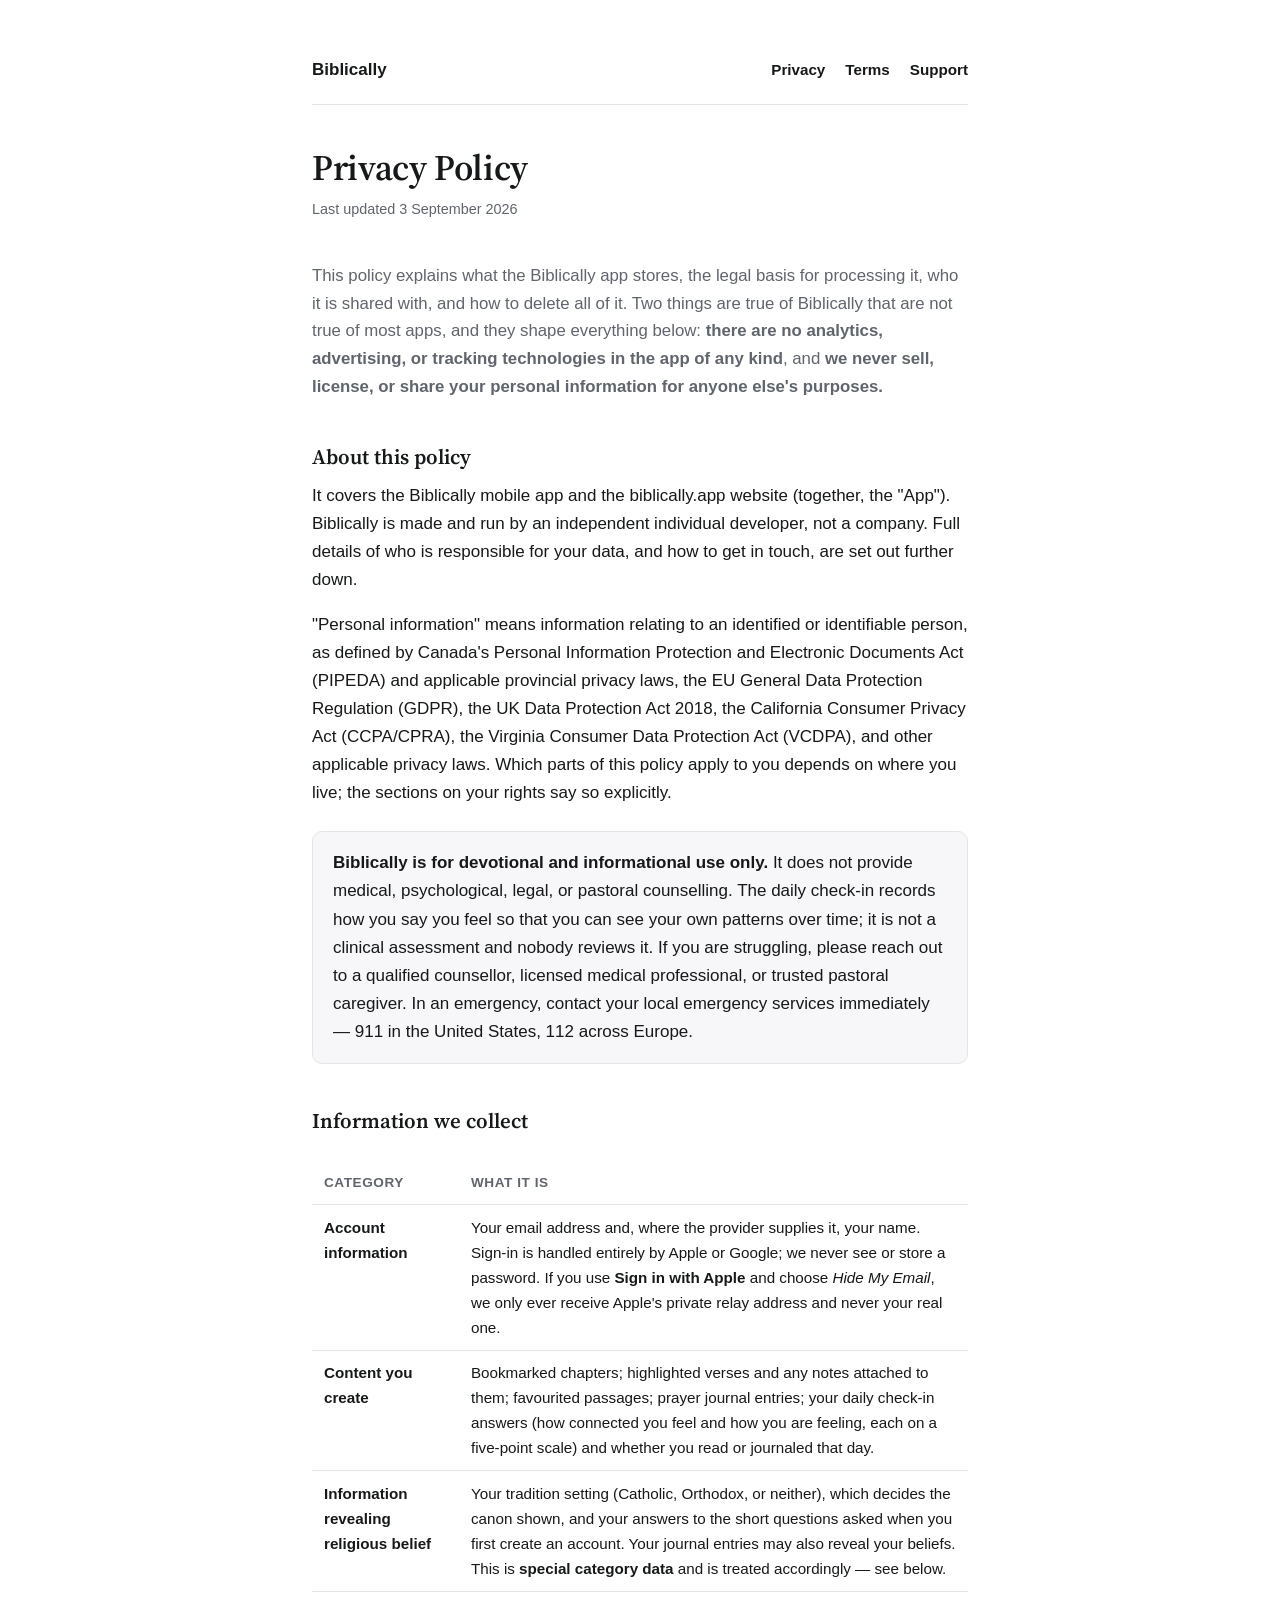
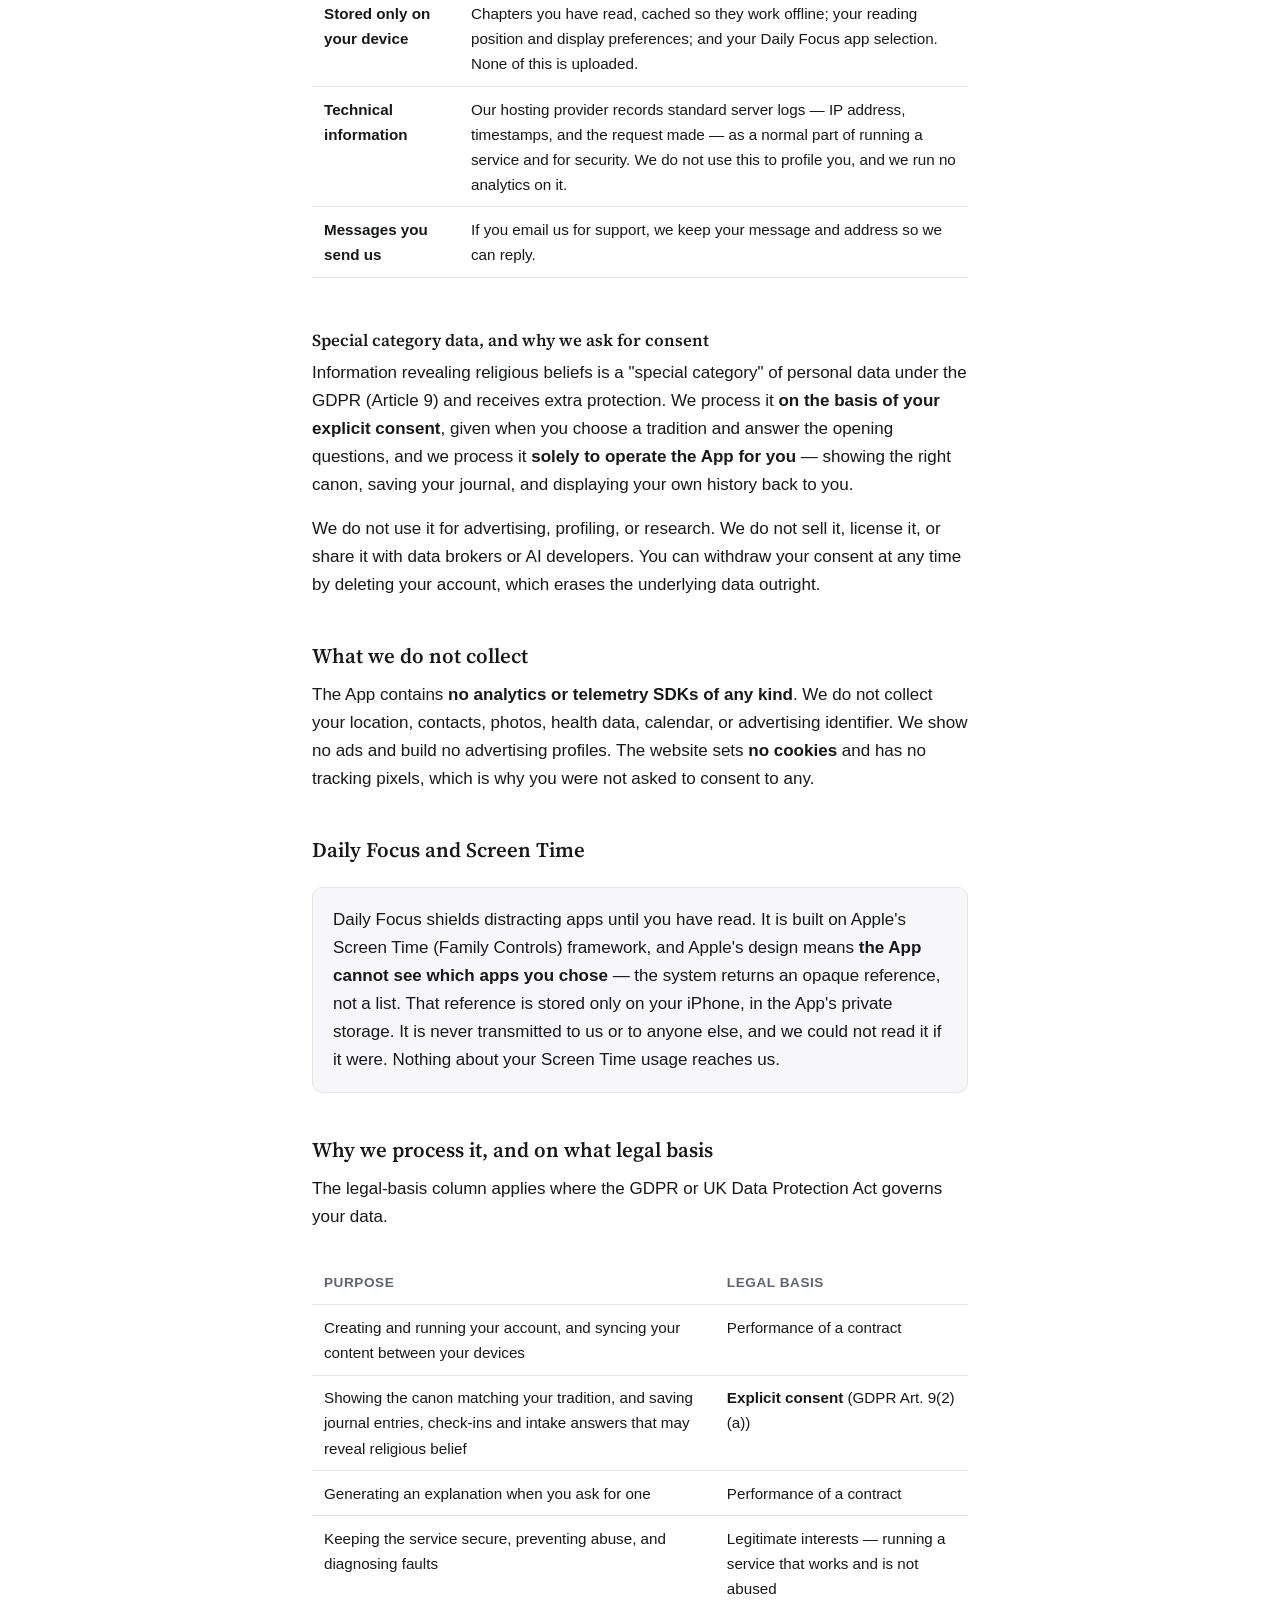
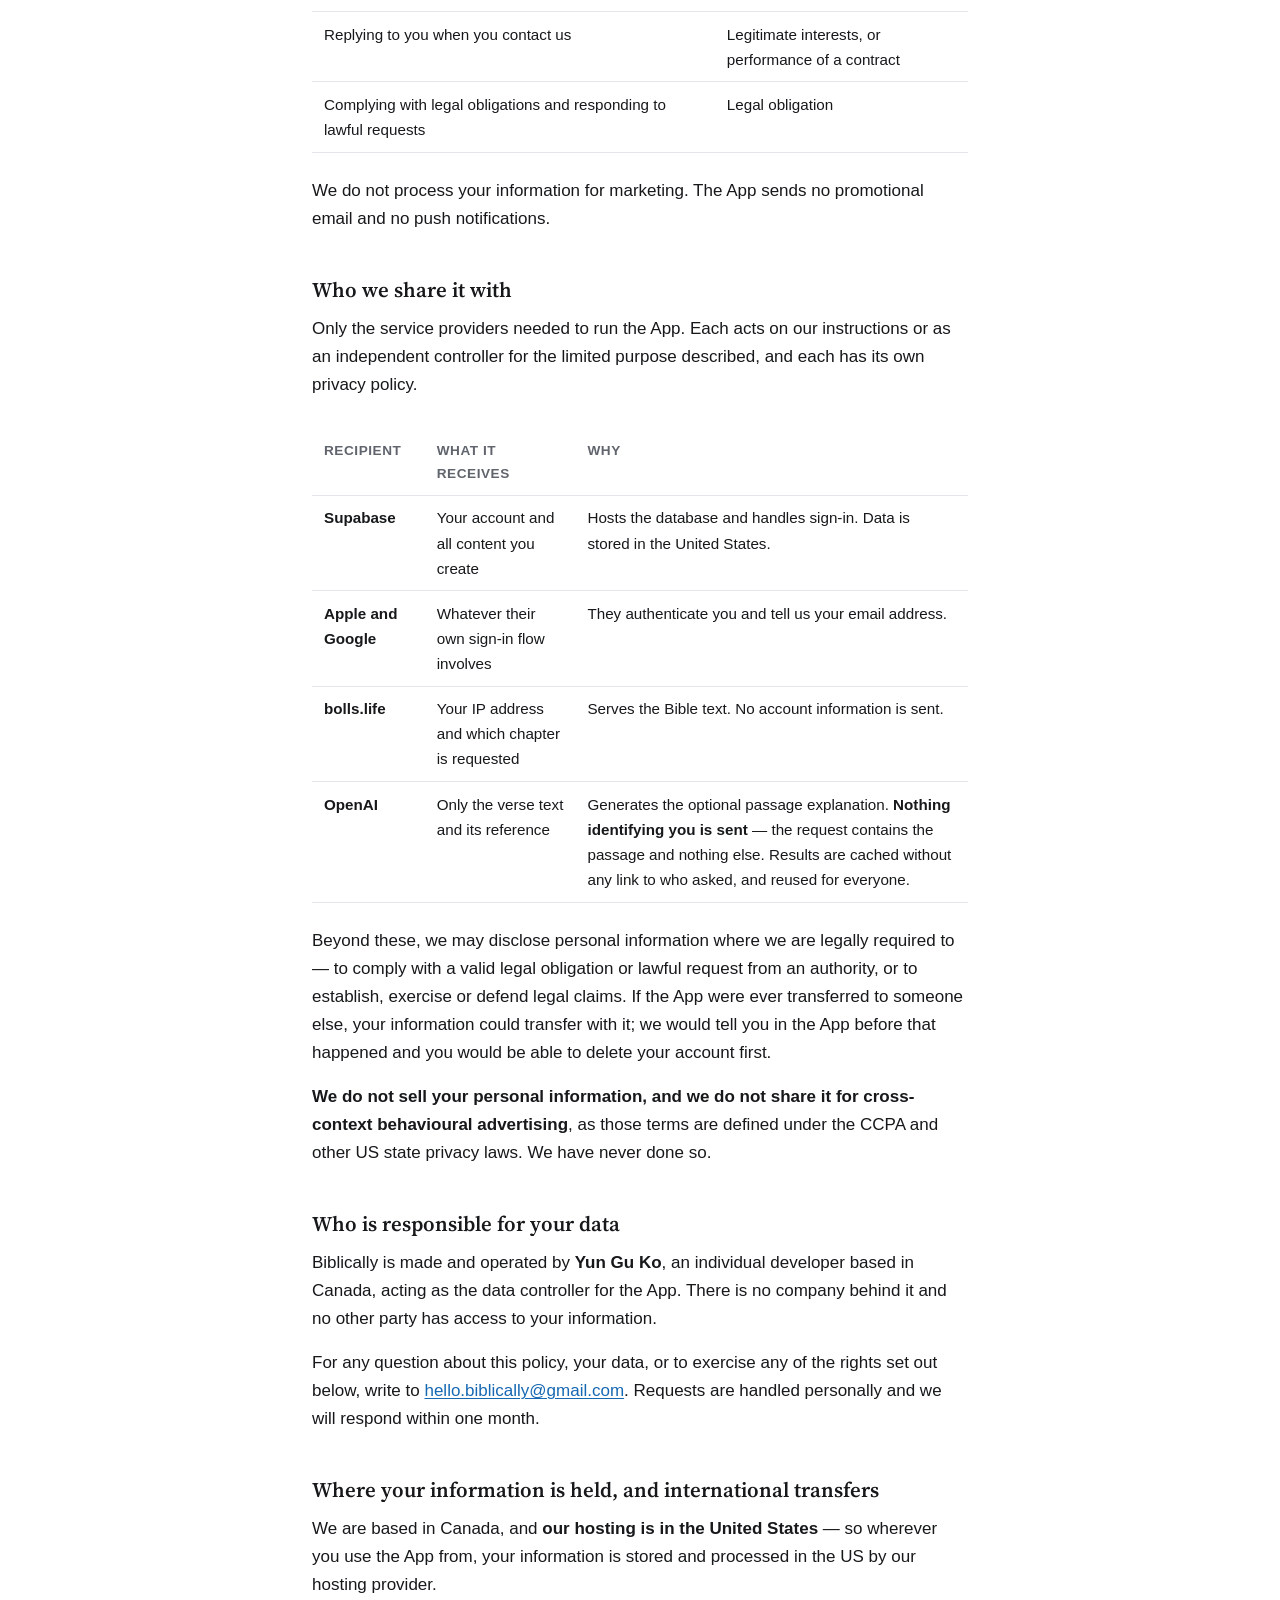
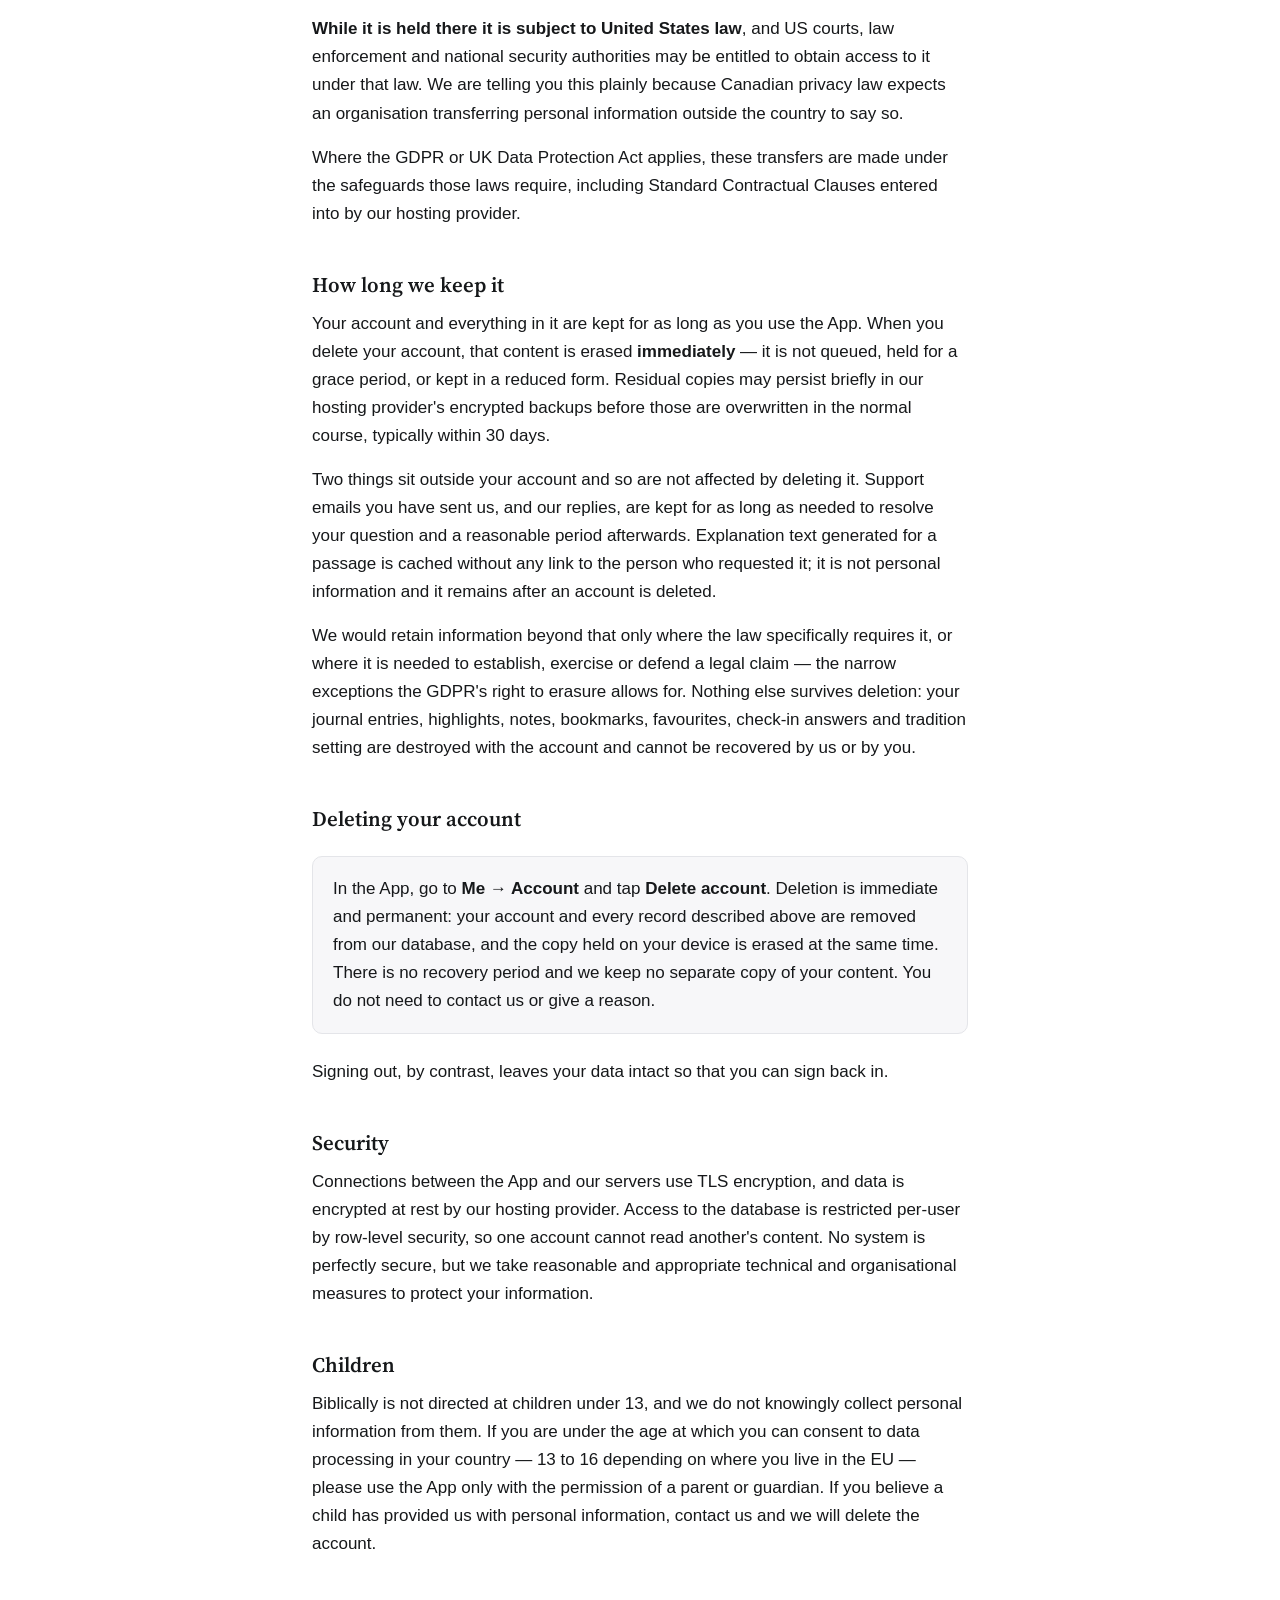
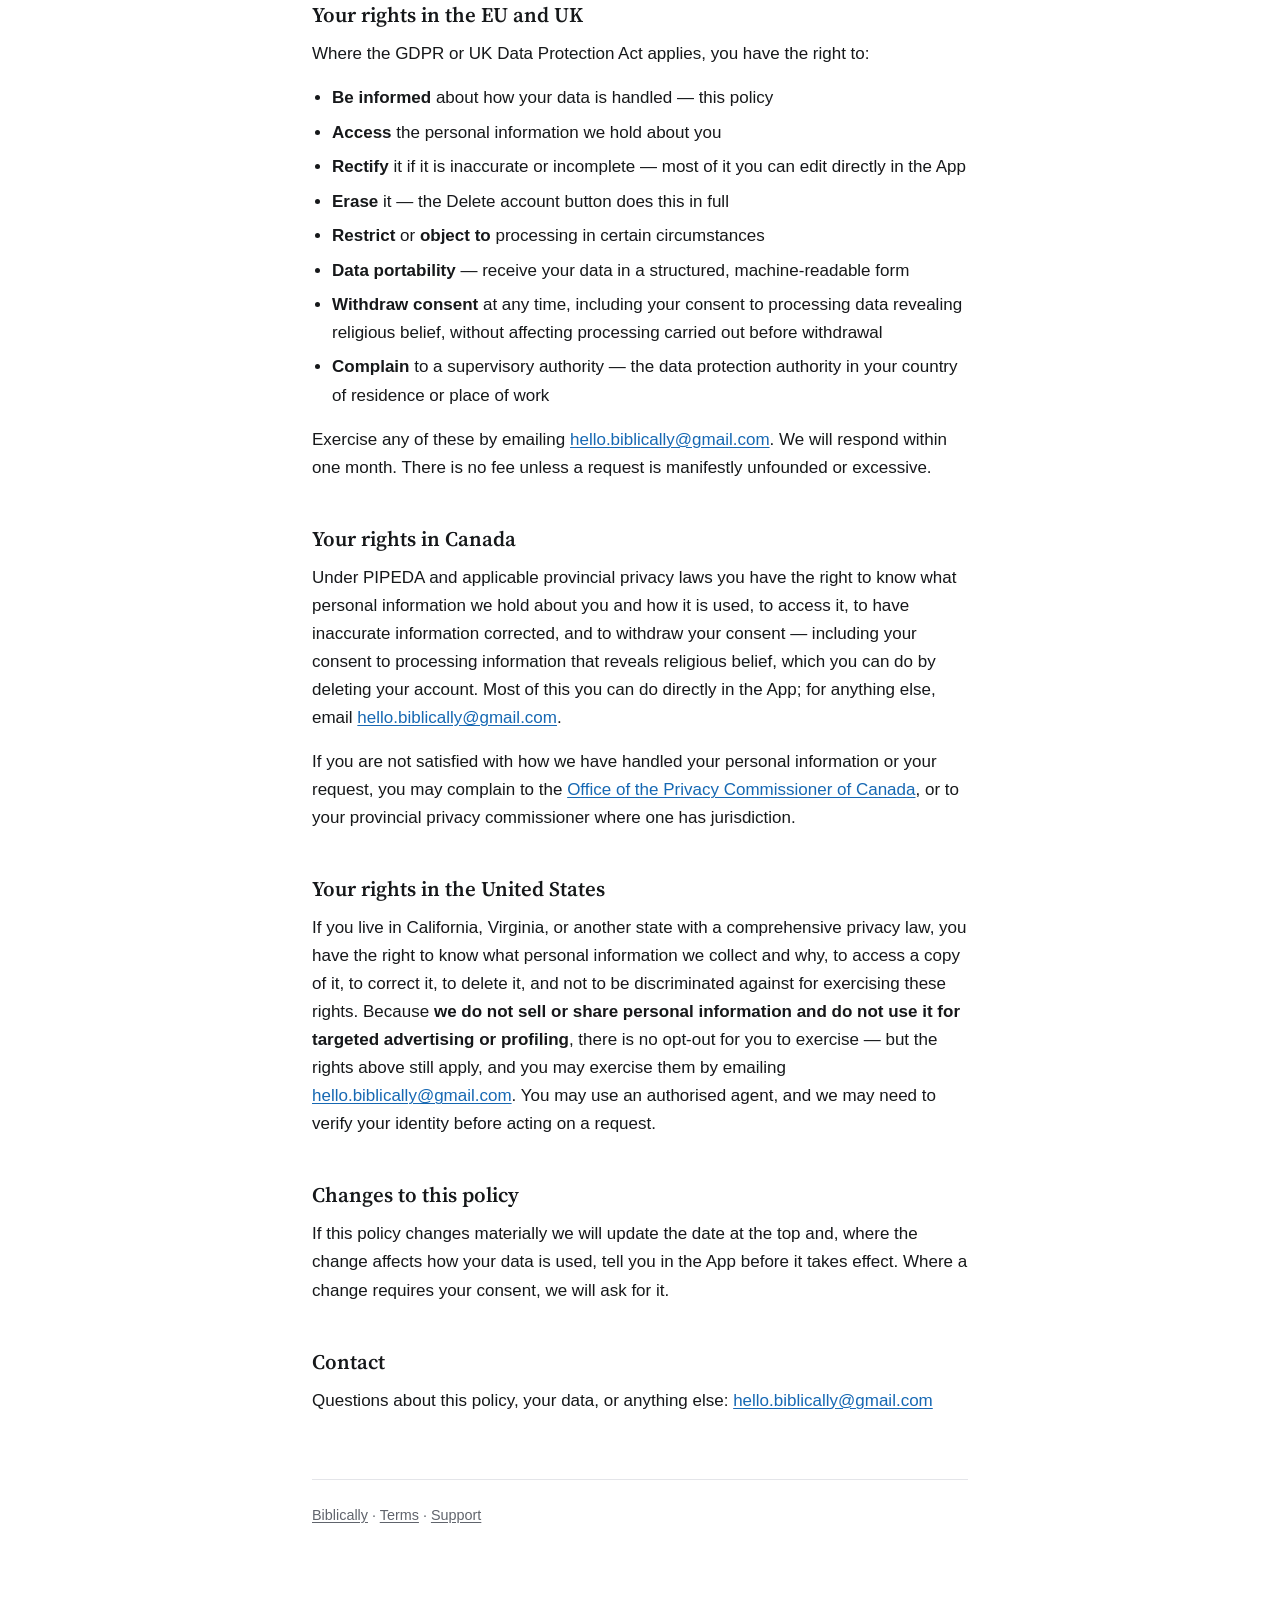
==== commit f741f08a: "The developer is in Canada, not the US Terms: governing law moves from "the laws of the United State" ====
--- a/privacy/index.html
+++ b/privacy/index.html
@@ -18,7 +18,7 @@
   </header>
 
   <h1>Privacy Policy</h1>
-  <p class="meta">Last updated 2 September 2026</p>
+  <p class="meta">Last updated 3 September 2026</p>
 
   <p class="lede">This policy explains what the Biblically app stores, the legal basis for
   processing it, who it is shared with, and how to delete all of it. Two things are true of
@@ -33,9 +33,10 @@
   who is responsible for your data, and how to get in touch, are set out further down.</p>
 
   <p>"Personal information" means information relating to an identified or identifiable person, as
-  defined by the EU General Data Protection Regulation (GDPR), the UK Data Protection Act 2018, the
-  California Consumer Privacy Act (CCPA/CPRA), the Virginia Consumer Data Protection Act (VCDPA),
-  and other applicable privacy laws. Which parts of this policy apply to you depends on where you
+  defined by Canada's Personal Information Protection and Electronic Documents Act (PIPEDA) and
+  applicable provincial privacy laws, the EU General Data Protection Regulation (GDPR), the UK Data
+  Protection Act 2018, the California Consumer Privacy Act (CCPA/CPRA), the Virginia Consumer Data
+  Protection Act (VCDPA), and other applicable privacy laws. Which parts of this policy apply to you depends on where you
   live; the sections on your rights say so explicitly.</p>
 
   <div class="card">
@@ -175,18 +176,22 @@
   privacy laws. We have never done so.</p>
 
   <h2>Who is responsible for your data</h2>
-  <p>Biblically is made and operated by <strong>Yun Gu Ko</strong>, an individual developer acting
-  as the data controller for the App. There is no company behind it and no other party has access
-  to your information.</p>
+  <p>Biblically is made and operated by <strong>Yun Gu Ko</strong>, an individual developer based
+  in Canada, acting as the data controller for the App. There is no company behind it and no other
+  party has access to your information.</p>
   <p>For any question about this policy, your data, or to exercise any of the rights set out below,
   write to <a href="mailto:hello.biblically@gmail.com">hello.biblically@gmail.com</a>. Requests are
   handled personally and we will respond within one month.</p>
 
-  <h2>International transfers</h2>
-  <p>Our hosting is in the United States, so if you use the App from outside the US your information
-  is transferred there. Where the GDPR or UK Data Protection Act applies, such transfers are made
-  under the safeguards those laws require, including Standard Contractual Clauses entered into by
-  our hosting provider.</p>
+  <h2>Where your information is held, and international transfers</h2>
+  <p>We are based in Canada, and <strong>our hosting is in the United States</strong> — so wherever
+  you use the App from, your information is stored and processed in the US by our hosting provider.</p>
+  <p><strong>While it is held there it is subject to United States law</strong>, and US courts, law
+  enforcement and national security authorities may be entitled to obtain access to it under that
+  law. We are telling you this plainly because Canadian privacy law expects an organisation
+  transferring personal information outside the country to say so.</p>
+  <p>Where the GDPR or UK Data Protection Act applies, these transfers are made under the safeguards
+  those laws require, including Standard Contractual Clauses entered into by our hosting provider.</p>
 
   <h2>How long we keep it</h2>
   <p>Your account and everything in it are kept for as long as you use the App. When you delete your
@@ -248,6 +253,18 @@
   <a href="mailto:hello.biblically@gmail.com">hello.biblically@gmail.com</a>. We will respond within
   one month. There is no fee unless a request is manifestly unfounded or excessive.</p>
 
+  <h2>Your rights in Canada</h2>
+  <p>Under PIPEDA and applicable provincial privacy laws you have the right to know what personal
+  information we hold about you and how it is used, to access it, to have inaccurate information
+  corrected, and to withdraw your consent — including your consent to processing information that
+  reveals religious belief, which you can do by deleting your account. Most of this you can do
+  directly in the App; for anything else, email
+  <a href="mailto:hello.biblically@gmail.com">hello.biblically@gmail.com</a>.</p>
+  <p>If you are not satisfied with how we have handled your personal information or your request,
+  you may complain to the
+  <a href="https://www.priv.gc.ca/">Office of the Privacy Commissioner of Canada</a>, or to your
+  provincial privacy commissioner where one has jurisdiction.</p>
+
   <h2>Your rights in the United States</h2>
   <p>If you live in California, Virginia, or another state with a comprehensive privacy law, you
   have the right to know what personal information we collect and why, to access a copy of it, to
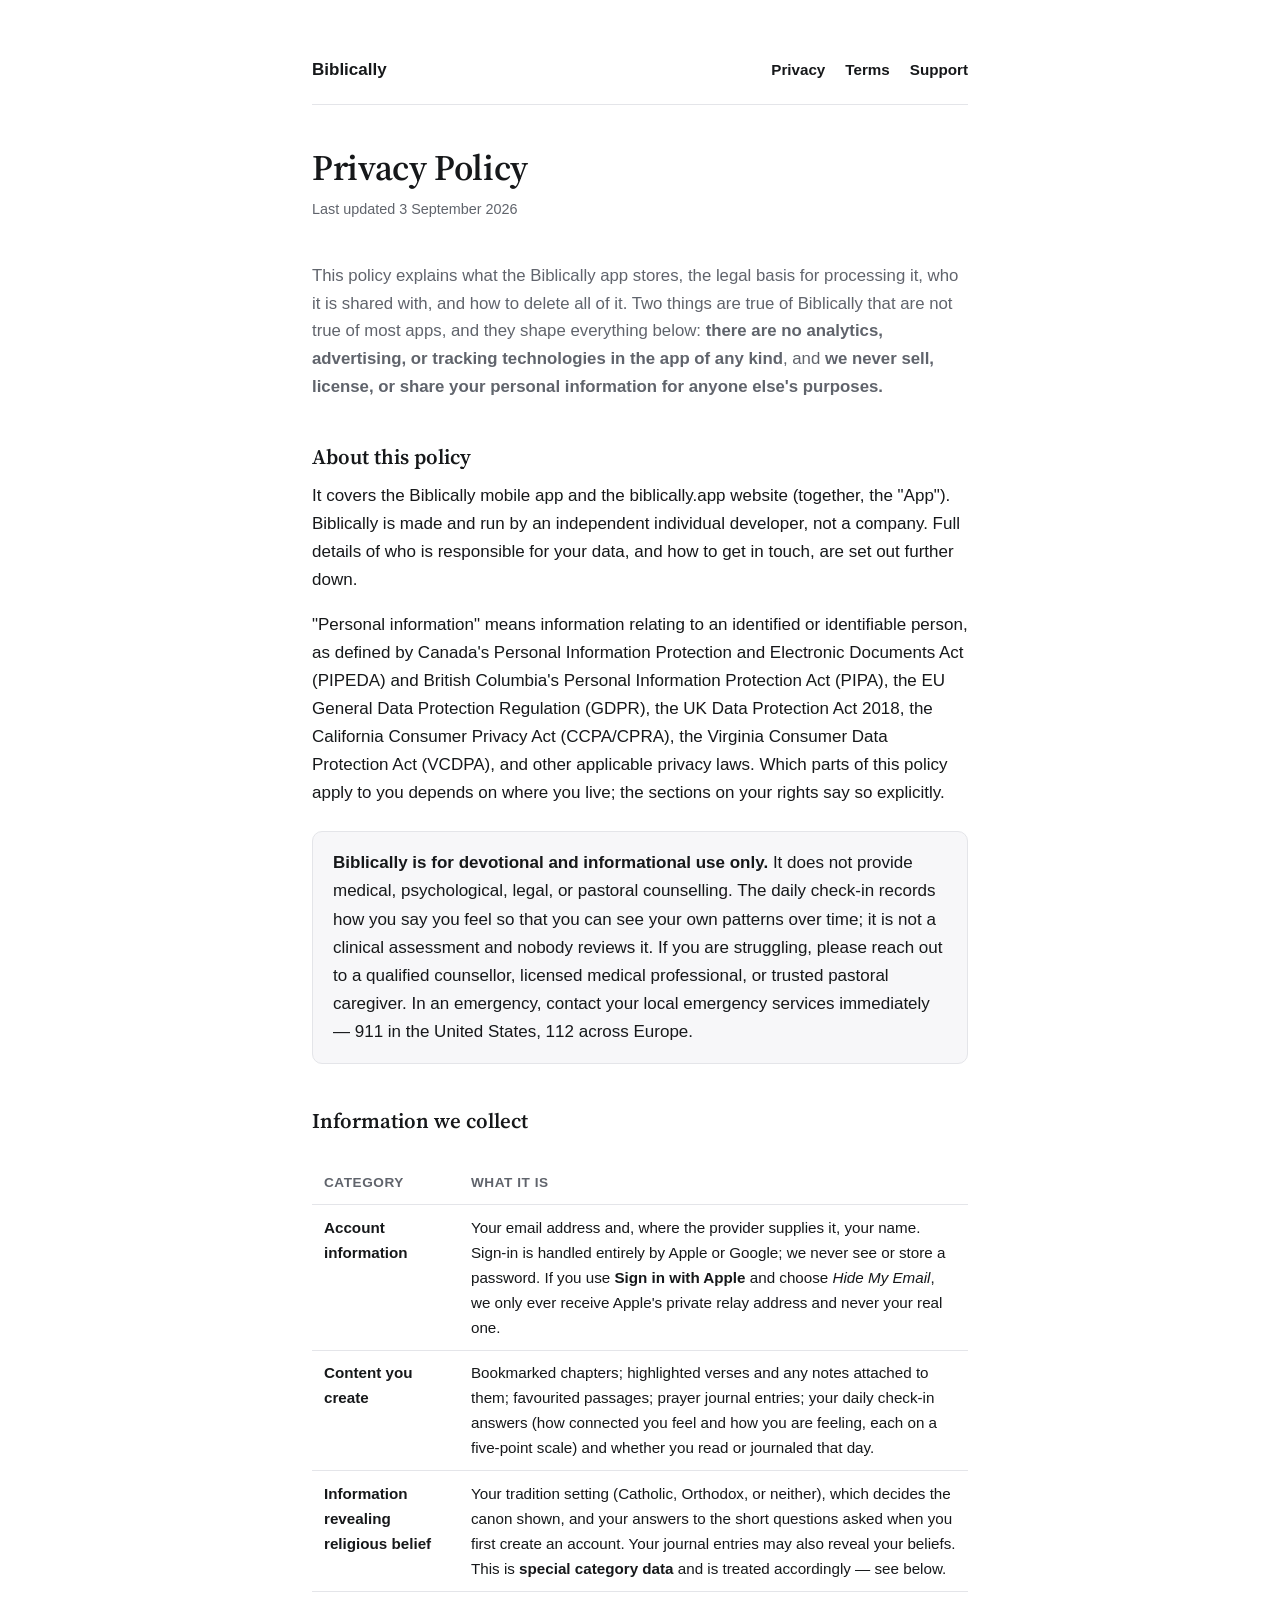
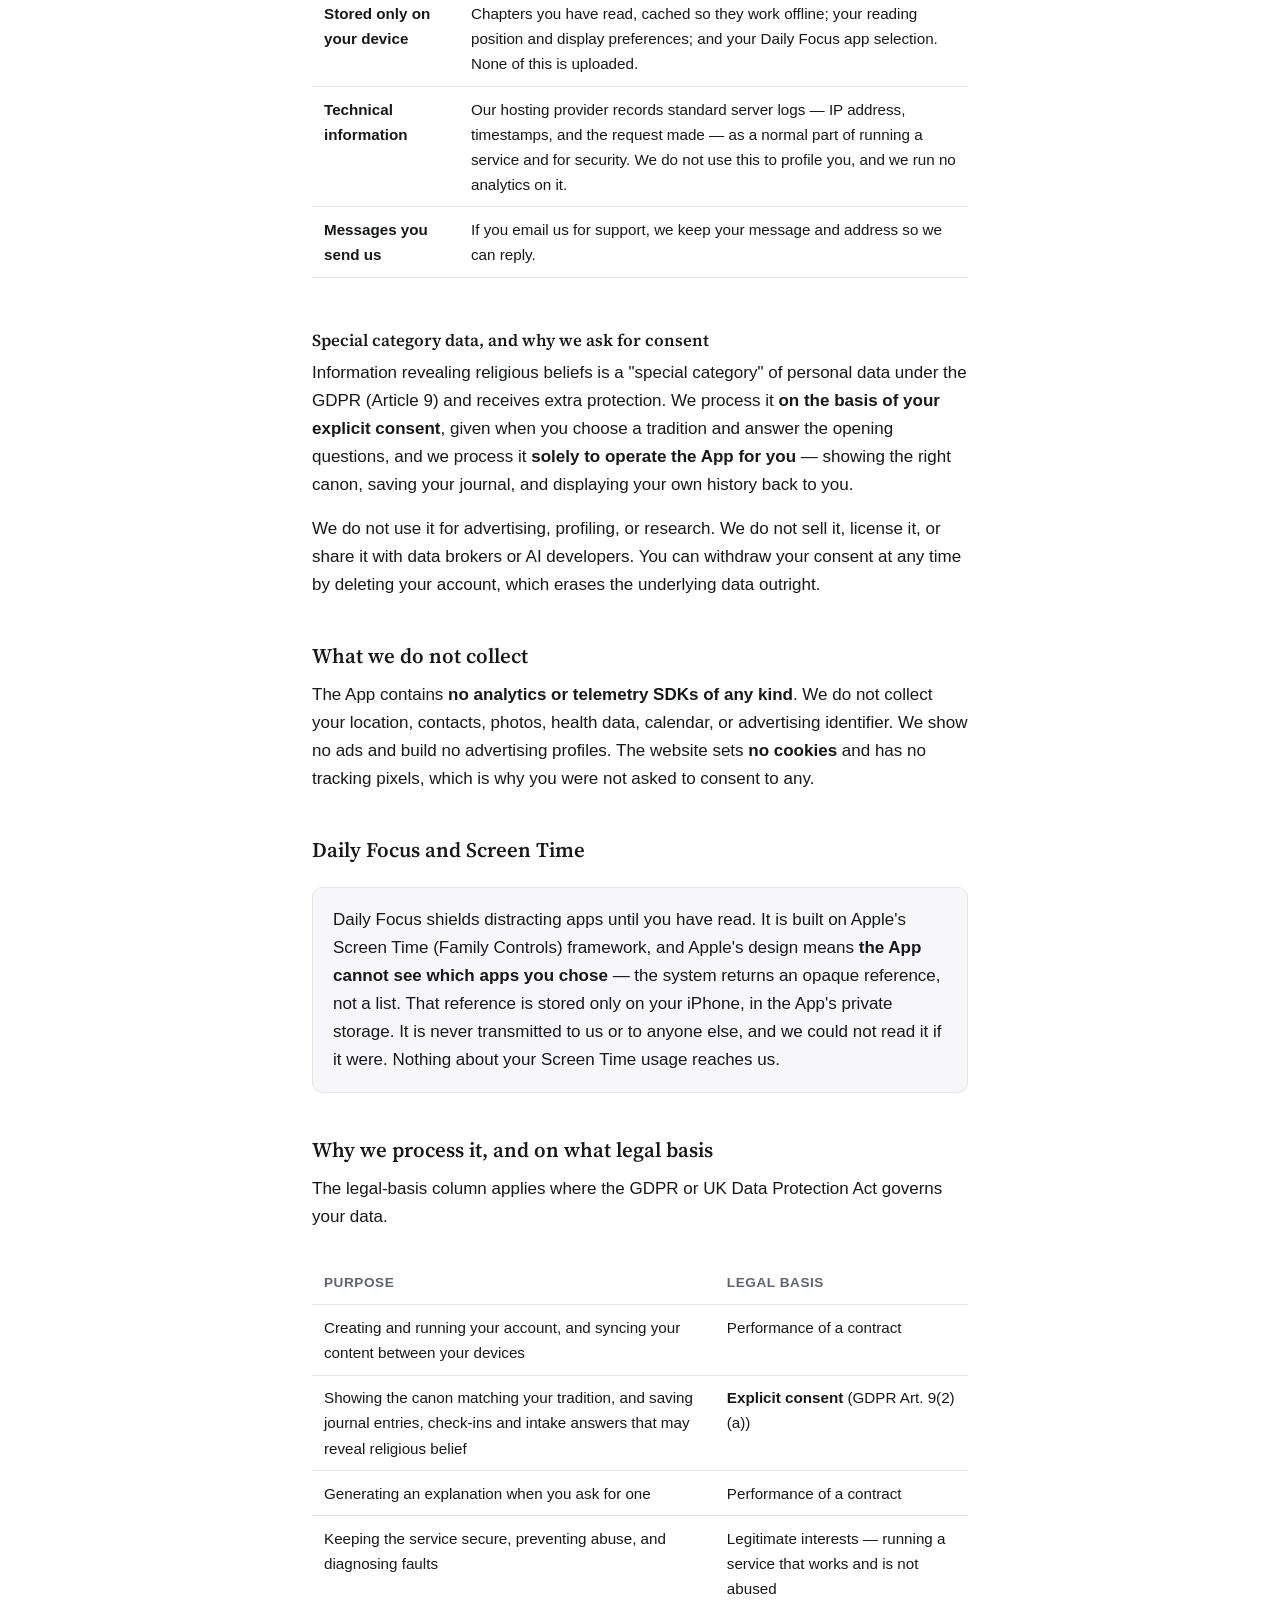
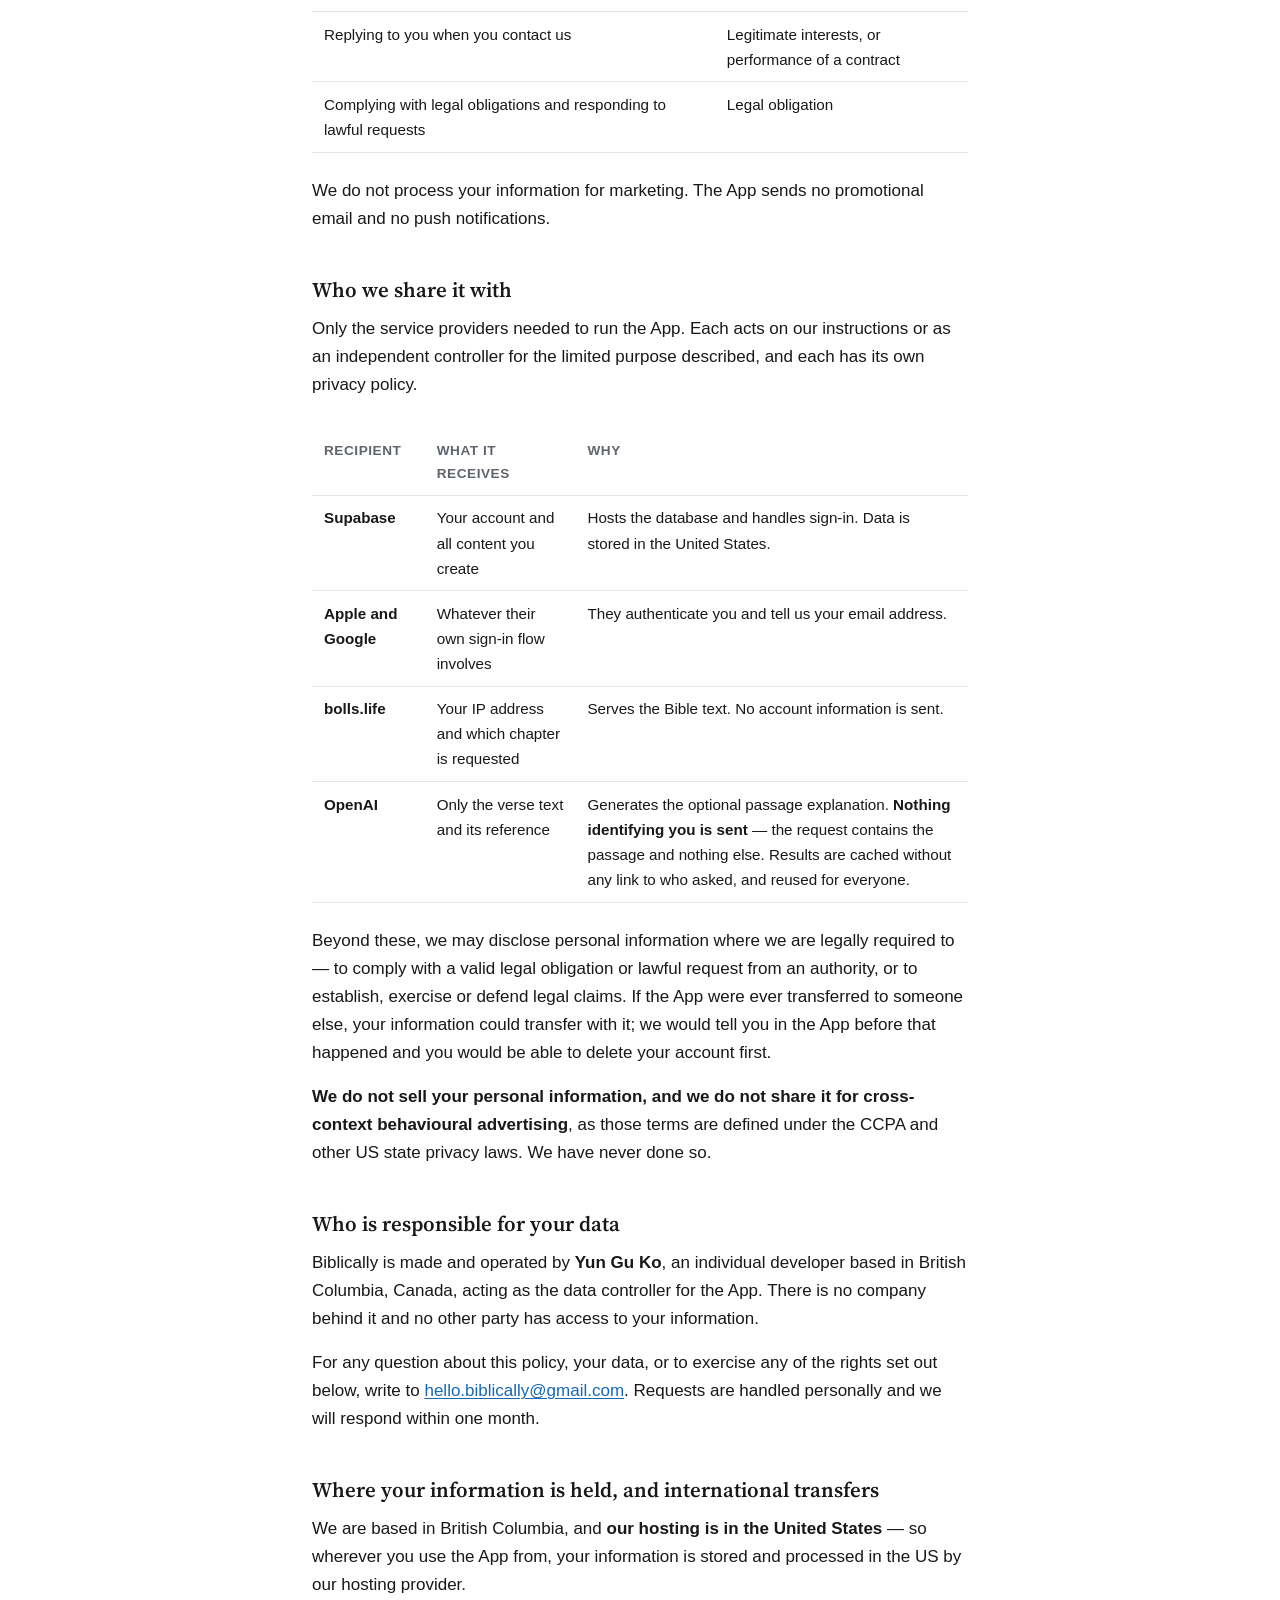
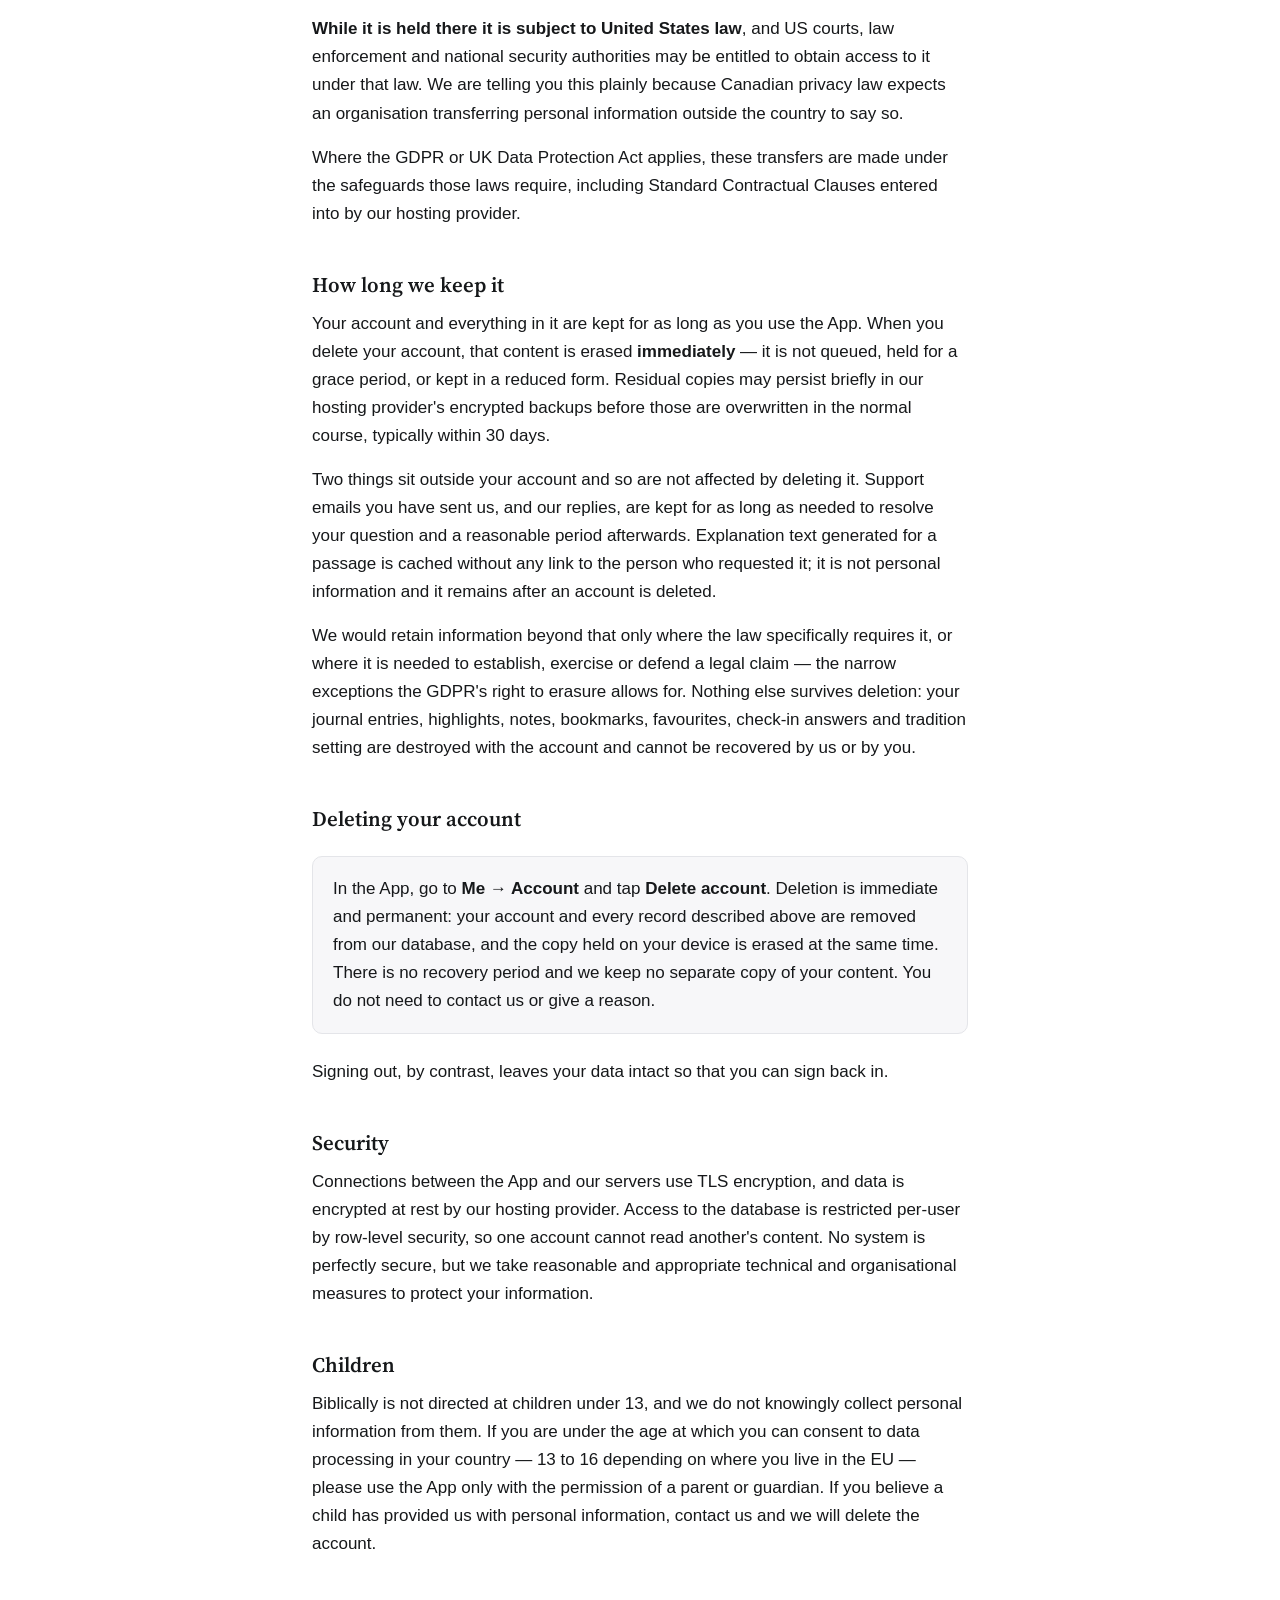
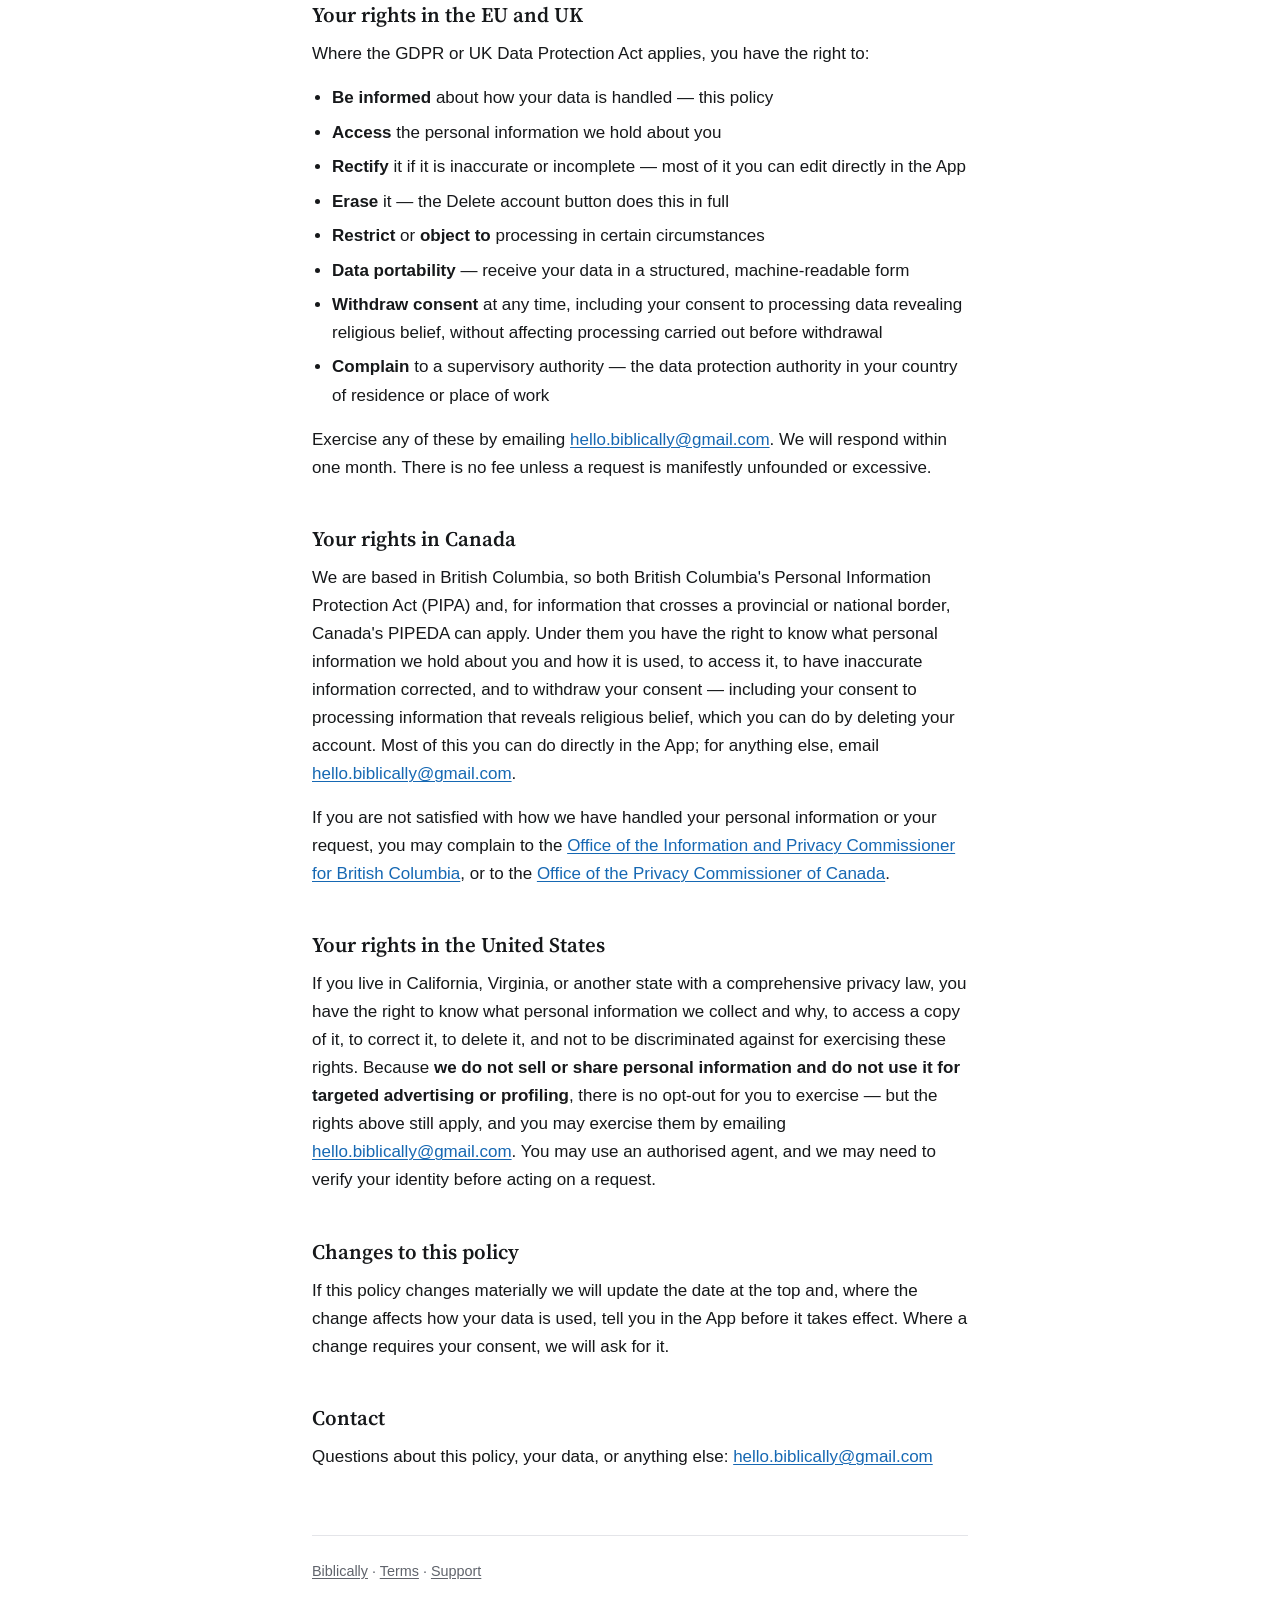
==== commit 8a73e9d9: "Name British Columbia as the developer's province Terms: governing law is now the Province of Britis" ====
--- a/privacy/index.html
+++ b/privacy/index.html
@@ -34,7 +34,8 @@
 
   <p>"Personal information" means information relating to an identified or identifiable person, as
   defined by Canada's Personal Information Protection and Electronic Documents Act (PIPEDA) and
-  applicable provincial privacy laws, the EU General Data Protection Regulation (GDPR), the UK Data
+  British Columbia's Personal Information Protection Act (PIPA), the EU General Data Protection
+  Regulation (GDPR), the UK Data
   Protection Act 2018, the California Consumer Privacy Act (CCPA/CPRA), the Virginia Consumer Data
   Protection Act (VCDPA), and other applicable privacy laws. Which parts of this policy apply to you depends on where you
   live; the sections on your rights say so explicitly.</p>
@@ -177,14 +178,14 @@
 
   <h2>Who is responsible for your data</h2>
   <p>Biblically is made and operated by <strong>Yun Gu Ko</strong>, an individual developer based
-  in Canada, acting as the data controller for the App. There is no company behind it and no other
+  in British Columbia, Canada, acting as the data controller for the App. There is no company behind it and no other
   party has access to your information.</p>
   <p>For any question about this policy, your data, or to exercise any of the rights set out below,
   write to <a href="mailto:hello.biblically@gmail.com">hello.biblically@gmail.com</a>. Requests are
   handled personally and we will respond within one month.</p>
 
   <h2>Where your information is held, and international transfers</h2>
-  <p>We are based in Canada, and <strong>our hosting is in the United States</strong> — so wherever
+  <p>We are based in British Columbia, and <strong>our hosting is in the United States</strong> — so wherever
   you use the App from, your information is stored and processed in the US by our hosting provider.</p>
   <p><strong>While it is held there it is subject to United States law</strong>, and US courts, law
   enforcement and national security authorities may be entitled to obtain access to it under that
@@ -254,7 +255,9 @@
   one month. There is no fee unless a request is manifestly unfounded or excessive.</p>
 
   <h2>Your rights in Canada</h2>
-  <p>Under PIPEDA and applicable provincial privacy laws you have the right to know what personal
+  <p>We are based in British Columbia, so both British Columbia's Personal Information Protection
+  Act (PIPA) and, for information that crosses a provincial or national border, Canada's PIPEDA
+  can apply. Under them you have the right to know what personal
   information we hold about you and how it is used, to access it, to have inaccurate information
   corrected, and to withdraw your consent — including your consent to processing information that
   reveals religious belief, which you can do by deleting your account. Most of this you can do
@@ -262,8 +265,9 @@
   <a href="mailto:hello.biblically@gmail.com">hello.biblically@gmail.com</a>.</p>
   <p>If you are not satisfied with how we have handled your personal information or your request,
   you may complain to the
-  <a href="https://www.priv.gc.ca/">Office of the Privacy Commissioner of Canada</a>, or to your
-  provincial privacy commissioner where one has jurisdiction.</p>
+  <a href="https://www.oipc.bc.ca/">Office of the Information and Privacy Commissioner for British
+  Columbia</a>, or to the
+  <a href="https://www.priv.gc.ca/">Office of the Privacy Commissioner of Canada</a>.</p>
 
   <h2>Your rights in the United States</h2>
   <p>If you live in California, Virginia, or another state with a comprehensive privacy law, you
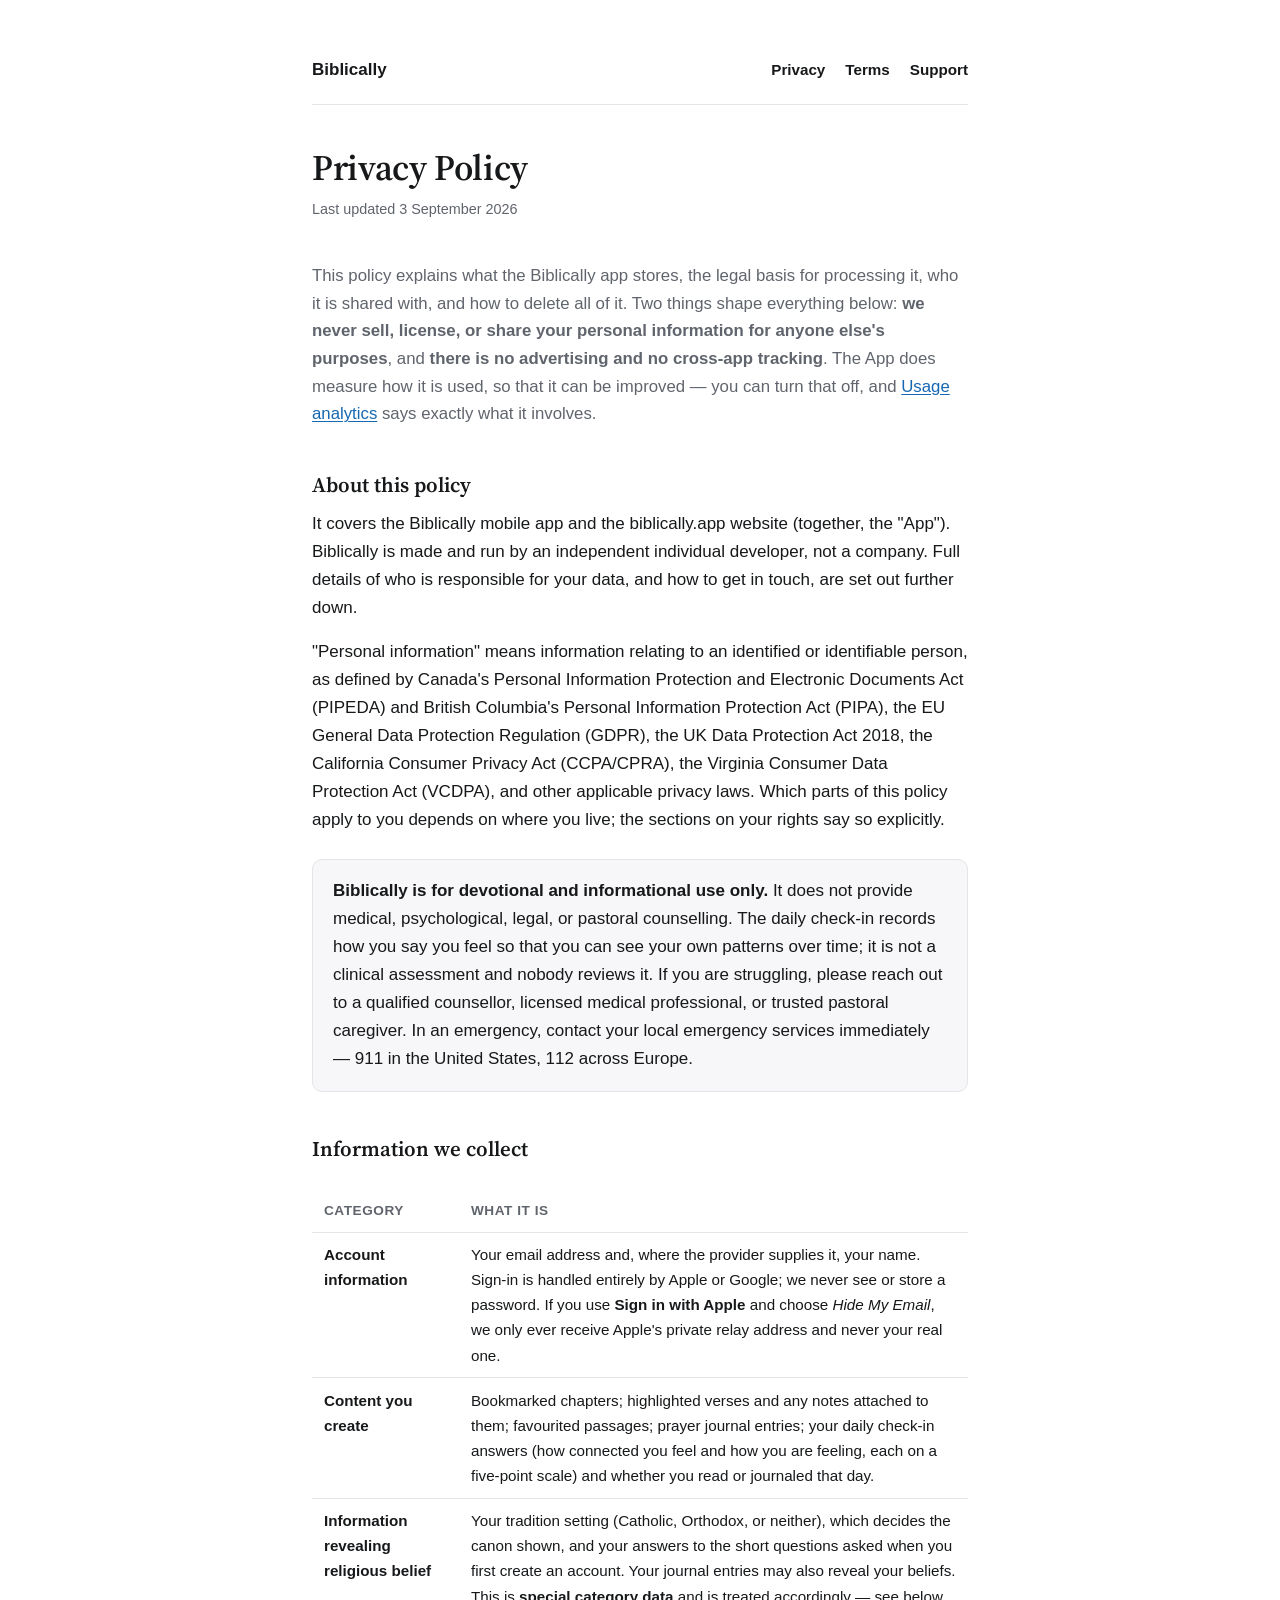
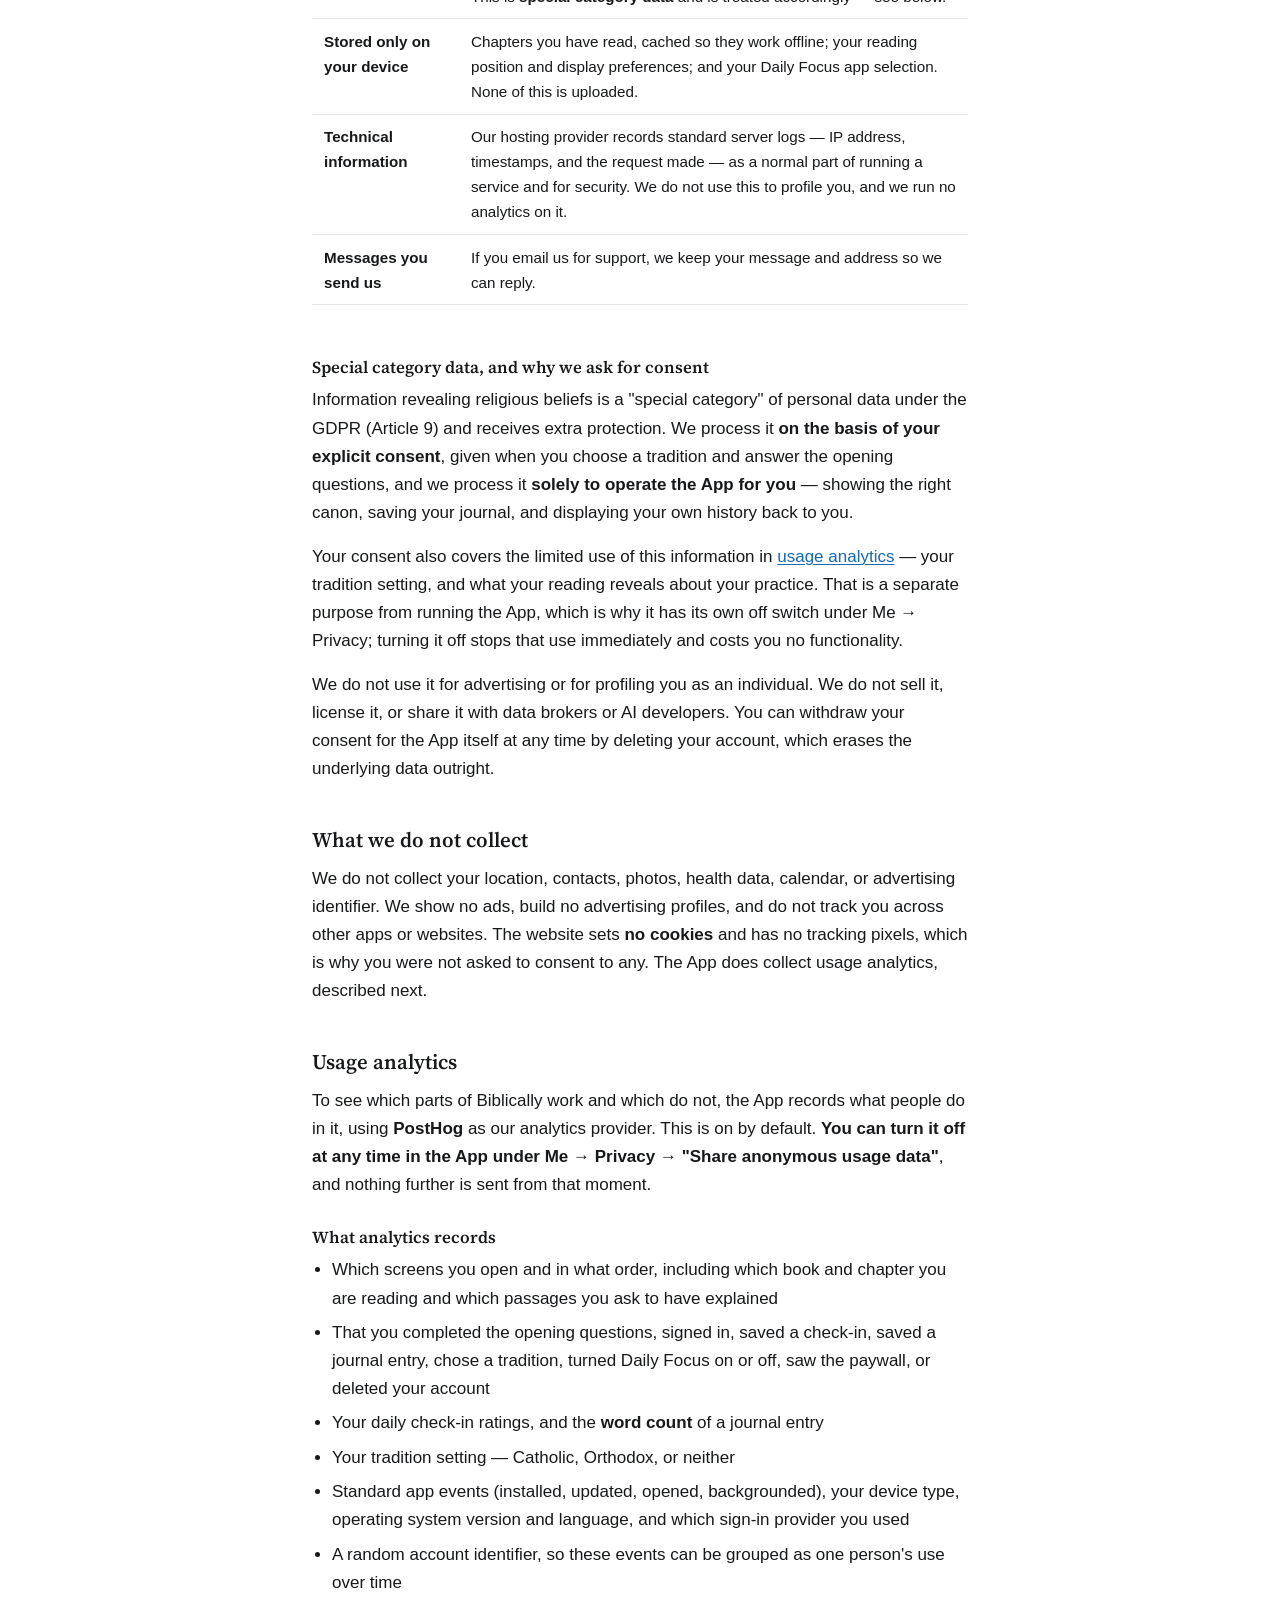
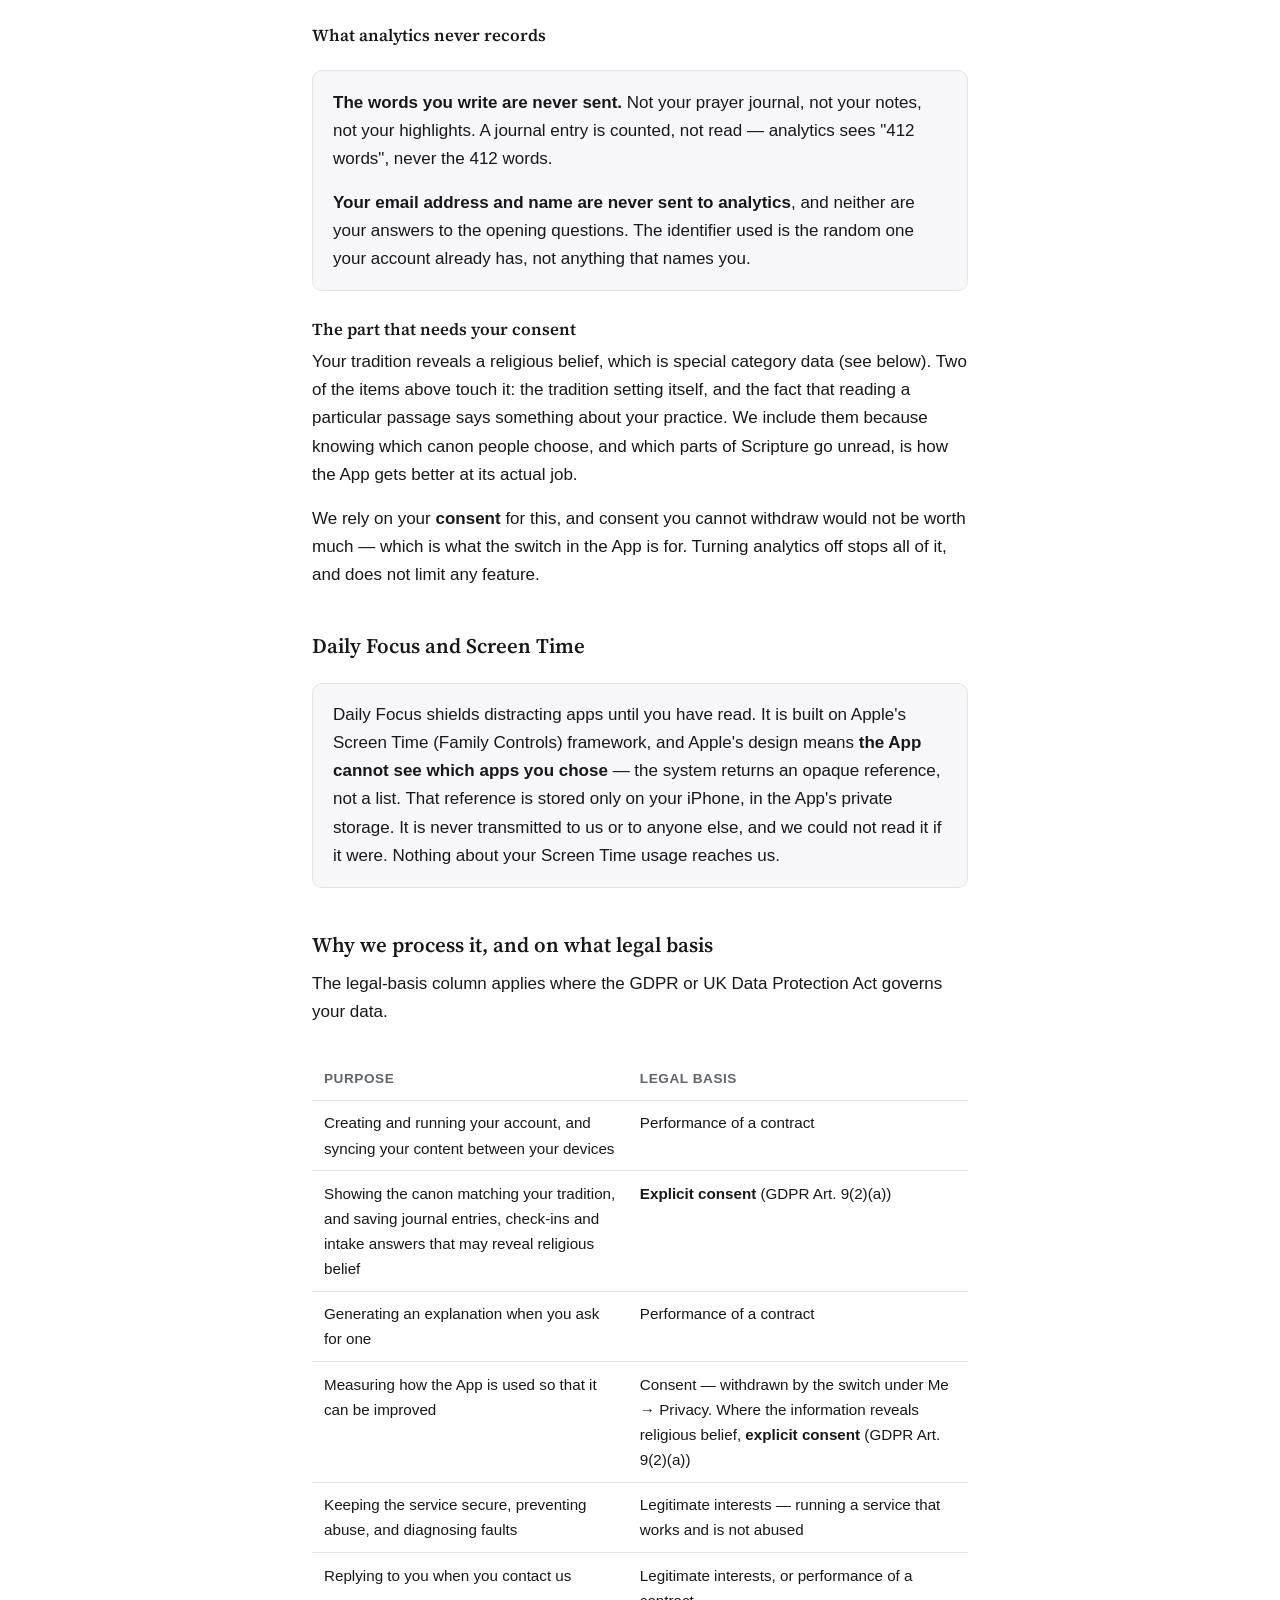
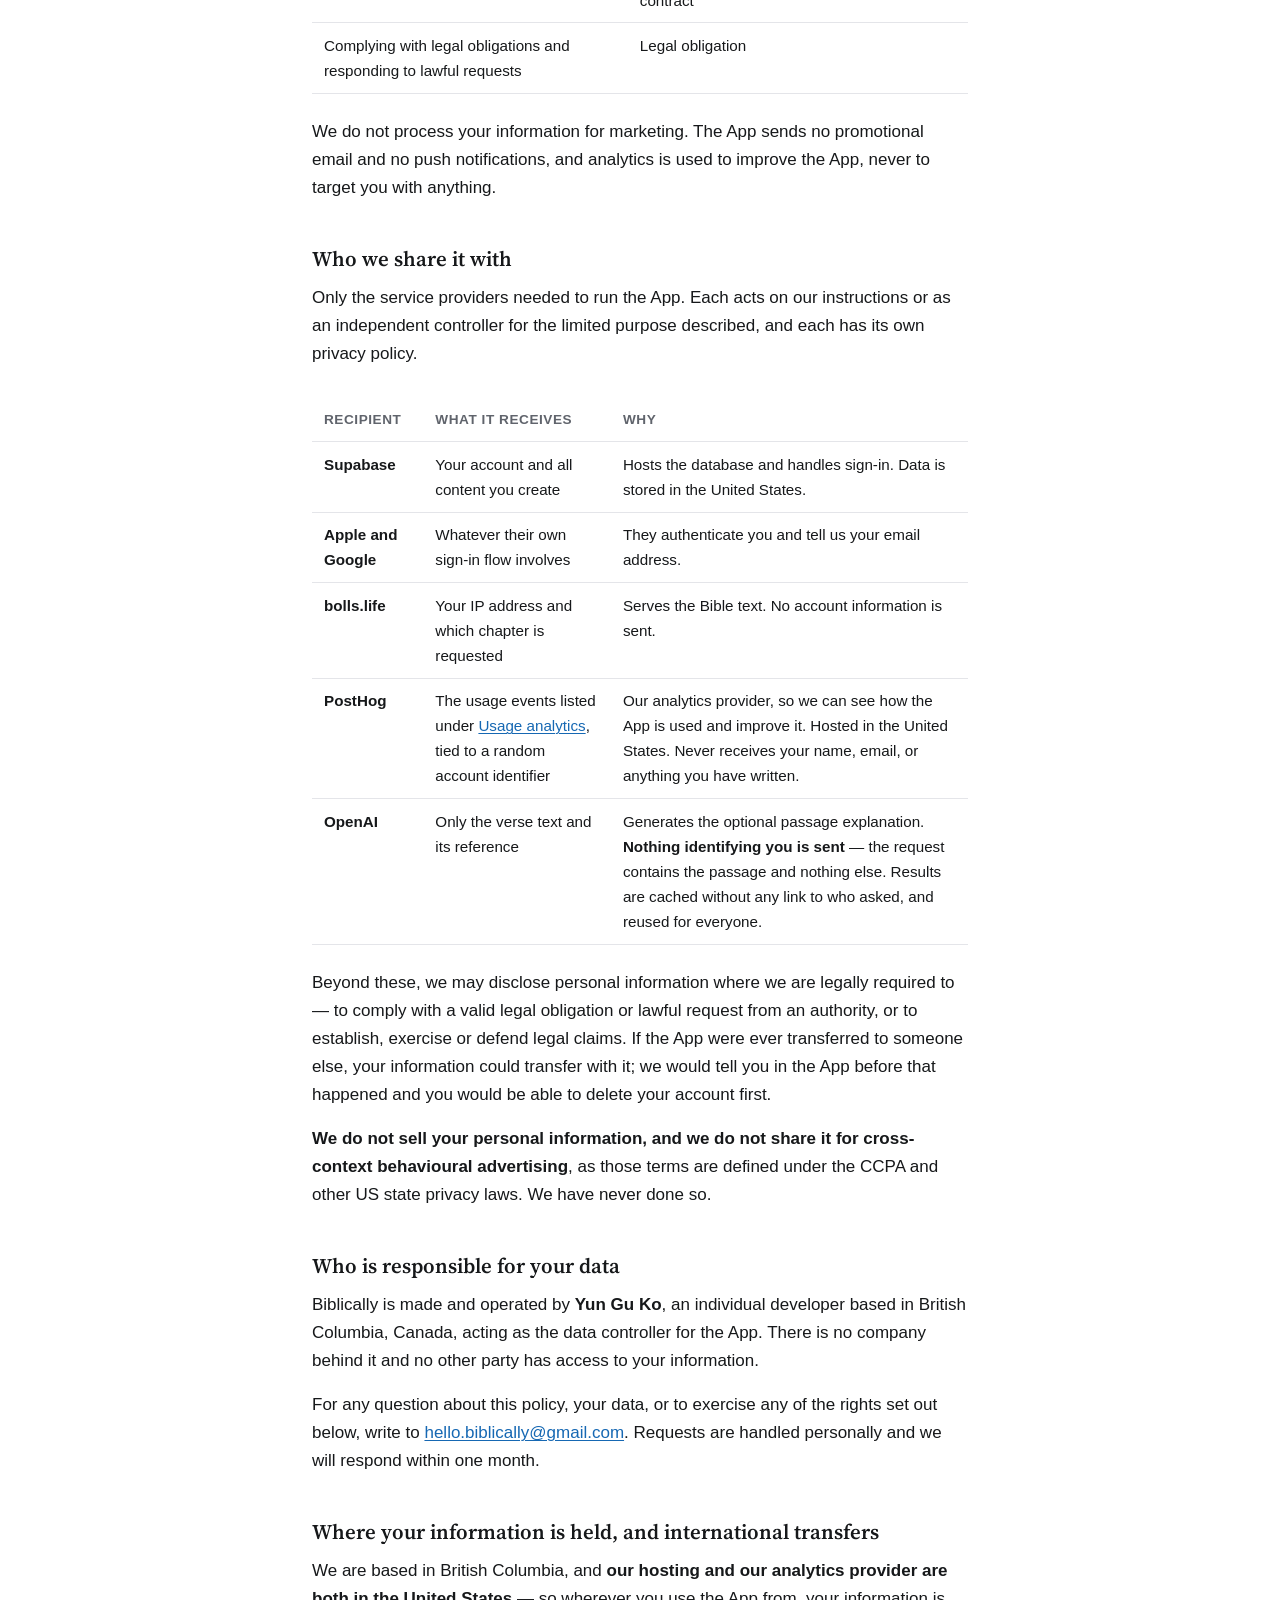
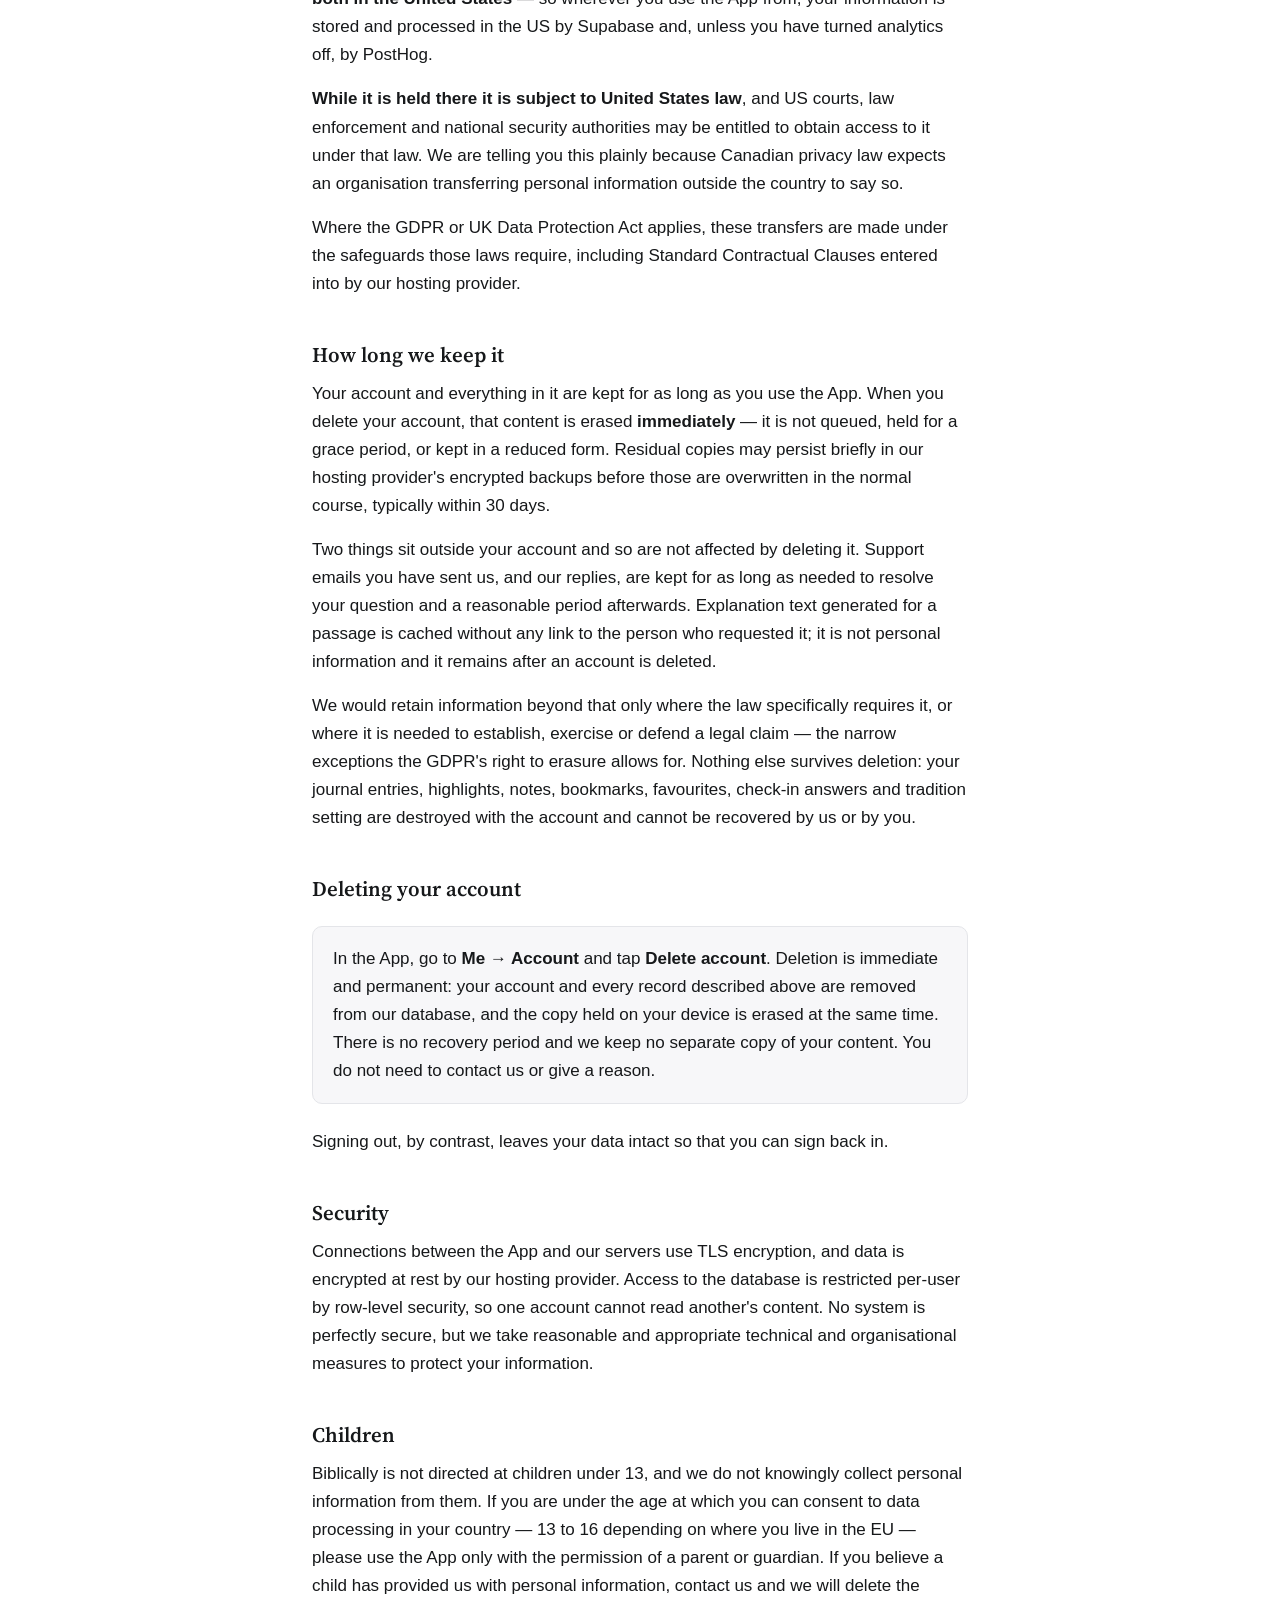
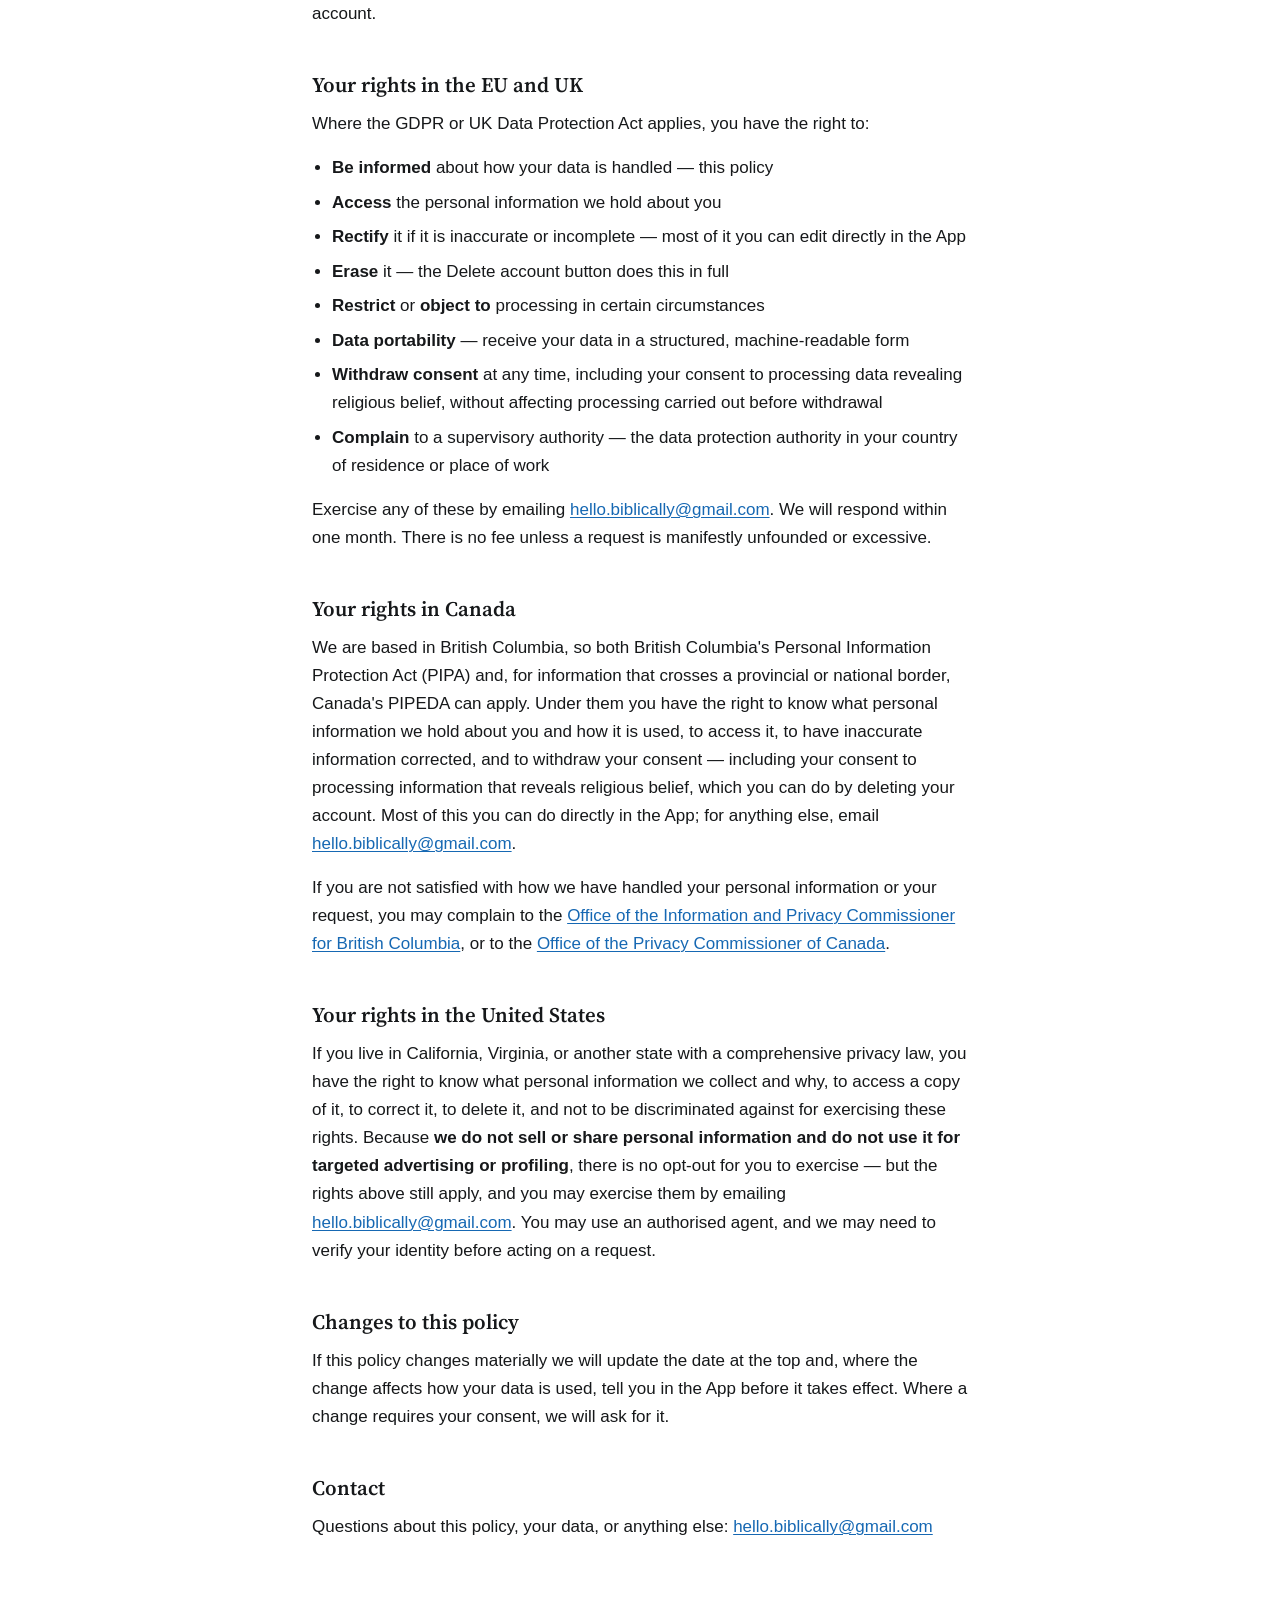
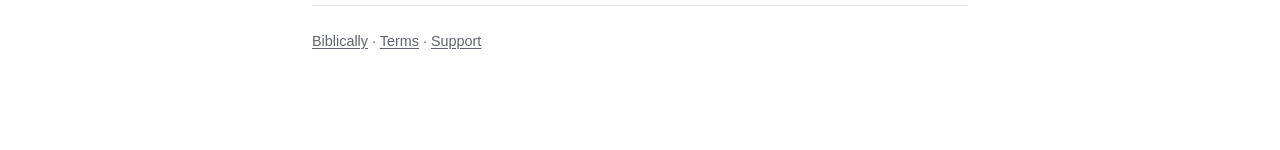
==== commit b6541024: "Disclose PostHog analytics in the privacy policy The app was instrumented with posthog-react-native " ====
--- a/privacy/index.html
+++ b/privacy/index.html
@@ -21,11 +21,11 @@
   <p class="meta">Last updated 3 September 2026</p>
 
   <p class="lede">This policy explains what the Biblically app stores, the legal basis for
-  processing it, who it is shared with, and how to delete all of it. Two things are true of
-  Biblically that are not true of most apps, and they shape everything below: <strong>there are no
-  analytics, advertising, or tracking technologies in the app of any kind</strong>, and
-  <strong>we never sell, license, or share your personal information for anyone else's
-  purposes.</strong></p>
+  processing it, who it is shared with, and how to delete all of it. Two things shape everything
+  below: <strong>we never sell, license, or share your personal information for anyone else's
+  purposes</strong>, and <strong>there is no advertising and no cross-app tracking</strong>. The
+  App does measure how it is used, so that it can be improved — you can turn that off, and
+  <a href="#analytics">Usage analytics</a> says exactly what it involves.</p>
 
   <h2>About this policy</h2>
   <p>It covers the Biblically mobile app and the biblically.app website (together, the "App").
@@ -99,15 +99,58 @@
   consent</strong>, given when you choose a tradition and answer the opening questions, and we
   process it <strong>solely to operate the App for you</strong> — showing the right canon, saving
   your journal, and displaying your own history back to you.</p>
-  <p>We do not use it for advertising, profiling, or research. We do not sell it, license it, or
-  share it with data brokers or AI developers. You can withdraw your consent at any time by deleting
-  your account, which erases the underlying data outright.</p>
+  <p>Your consent also covers the limited use of this information in <a href="#analytics">usage
+  analytics</a> — your tradition setting, and what your reading reveals about your practice. That
+  is a separate purpose from running the App, which is why it has its own off switch under
+  Me &rarr; Privacy; turning it off stops that use immediately and costs you no functionality.</p>
+  <p>We do not use it for advertising or for profiling you as an individual. We do not sell it,
+  license it, or share it with data brokers or AI developers. You can withdraw your consent for the
+  App itself at any time by deleting your account, which erases the underlying data outright.</p>
 
   <h2>What we do not collect</h2>
-  <p>The App contains <strong>no analytics or telemetry SDKs of any kind</strong>. We do not collect
-  your location, contacts, photos, health data, calendar, or advertising identifier. We show no ads
-  and build no advertising profiles. The website sets <strong>no cookies</strong> and has no
-  tracking pixels, which is why you were not asked to consent to any.</p>
+  <p>We do not collect your location, contacts, photos, health data, calendar, or advertising
+  identifier. We show no ads, build no advertising profiles, and do not track you across other apps
+  or websites. The website sets <strong>no cookies</strong> and has no tracking pixels, which is why
+  you were not asked to consent to any. The App does collect usage analytics, described next.</p>
+
+  <h2 id="analytics">Usage analytics</h2>
+  <p>To see which parts of Biblically work and which do not, the App records what people do in it,
+  using <strong>PostHog</strong> as our analytics provider. This is on by default. <strong>You can
+  turn it off at any time in the App under Me &rarr; Privacy &rarr; "Share anonymous usage
+  data"</strong>, and nothing further is sent from that moment.</p>
+
+  <h3>What analytics records</h3>
+  <ul>
+    <li>Which screens you open and in what order, including which book and chapter you are reading
+    and which passages you ask to have explained</li>
+    <li>That you completed the opening questions, signed in, saved a check-in, saved a journal
+    entry, chose a tradition, turned Daily Focus on or off, saw the paywall, or deleted your
+    account</li>
+    <li>Your daily check-in ratings, and the <strong>word count</strong> of a journal entry</li>
+    <li>Your tradition setting — Catholic, Orthodox, or neither</li>
+    <li>Standard app events (installed, updated, opened, backgrounded), your device type, operating
+    system version and language, and which sign-in provider you used</li>
+    <li>A random account identifier, so these events can be grouped as one person's use over time</li>
+  </ul>
+
+  <h3>What analytics never records</h3>
+  <div class="card">
+    <p><strong>The words you write are never sent.</strong> Not your prayer journal, not your notes,
+    not your highlights. A journal entry is counted, not read — analytics sees "412 words", never
+    the 412 words.</p>
+    <p><strong>Your email address and name are never sent to analytics</strong>, and neither are
+    your answers to the opening questions. The identifier used is the random one your account
+    already has, not anything that names you.</p>
+  </div>
+
+  <h3>The part that needs your consent</h3>
+  <p>Your tradition reveals a religious belief, which is special category data (see below). Two of
+  the items above touch it: the tradition setting itself, and the fact that reading a particular
+  passage says something about your practice. We include them because knowing which canon people
+  choose, and which parts of Scripture go unread, is how the App gets better at its actual job.</p>
+  <p>We rely on your <strong>consent</strong> for this, and consent you cannot withdraw would not be
+  worth much — which is what the switch in the App is for. Turning analytics off stops all of it,
+  and does not limit any feature.</p>
 
   <h2>Daily Focus and Screen Time</h2>
   <div class="card">
@@ -131,6 +174,9 @@
           <td><strong>Explicit consent</strong> (GDPR Art. 9(2)(a))</td></tr>
       <tr><td>Generating an explanation when you ask for one</td>
           <td>Performance of a contract</td></tr>
+      <tr><td>Measuring how the App is used so that it can be improved</td>
+          <td>Consent — withdrawn by the switch under Me &rarr; Privacy. Where the information
+          reveals religious belief, <strong>explicit consent</strong> (GDPR Art. 9(2)(a))</td></tr>
       <tr><td>Keeping the service secure, preventing abuse, and diagnosing faults</td>
           <td>Legitimate interests — running a service that works and is not abused</td></tr>
       <tr><td>Replying to you when you contact us</td>
@@ -141,7 +187,7 @@
   </table>
   </div>
   <p>We do not process your information for marketing. The App sends no promotional email and no
-  push notifications.</p>
+  push notifications, and analytics is used to improve the App, never to target you with anything.</p>
 
   <h2>Who we share it with</h2>
   <p>Only the service providers needed to run the App. Each acts on our instructions or as an
@@ -159,6 +205,11 @@
       <tr><td><strong>bolls.life</strong></td>
           <td>Your IP address and which chapter is requested</td>
           <td>Serves the Bible text. No account information is sent.</td></tr>
+      <tr><td><strong>PostHog</strong></td>
+          <td>The usage events listed under <a href="#analytics">Usage analytics</a>, tied to a
+          random account identifier</td>
+          <td>Our analytics provider, so we can see how the App is used and improve it. Hosted in
+          the United States. Never receives your name, email, or anything you have written.</td></tr>
       <tr><td><strong>OpenAI</strong></td>
           <td>Only the verse text and its reference</td>
           <td>Generates the optional passage explanation. <strong>Nothing identifying you is
@@ -185,8 +236,9 @@
   handled personally and we will respond within one month.</p>
 
   <h2>Where your information is held, and international transfers</h2>
-  <p>We are based in British Columbia, and <strong>our hosting is in the United States</strong> — so wherever
-  you use the App from, your information is stored and processed in the US by our hosting provider.</p>
+  <p>We are based in British Columbia, and <strong>our hosting and our analytics provider are both
+  in the United States</strong> — so wherever you use the App from, your information is stored and
+  processed in the US by Supabase and, unless you have turned analytics off, by PostHog.</p>
   <p><strong>While it is held there it is subject to United States law</strong>, and US courts, law
   enforcement and national security authorities may be entitled to obtain access to it under that
   law. We are telling you this plainly because Canadian privacy law expects an organisation
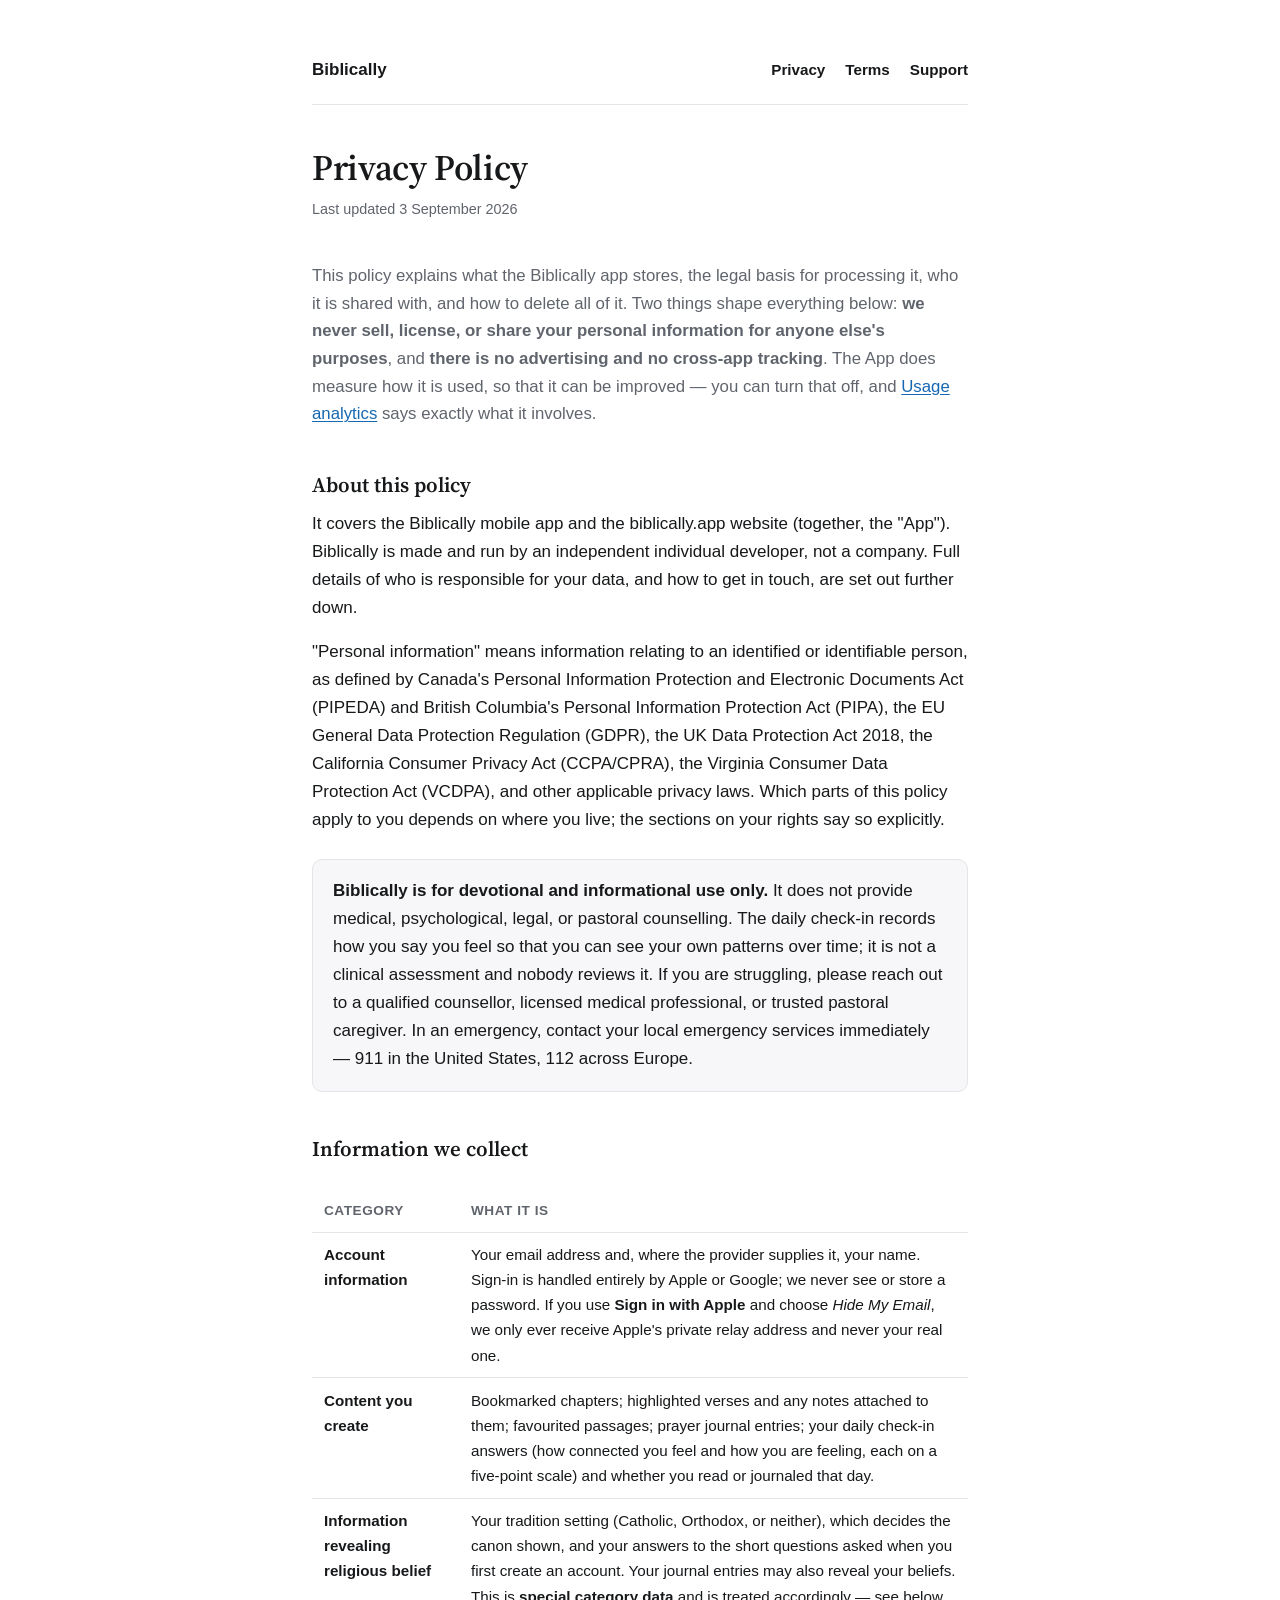
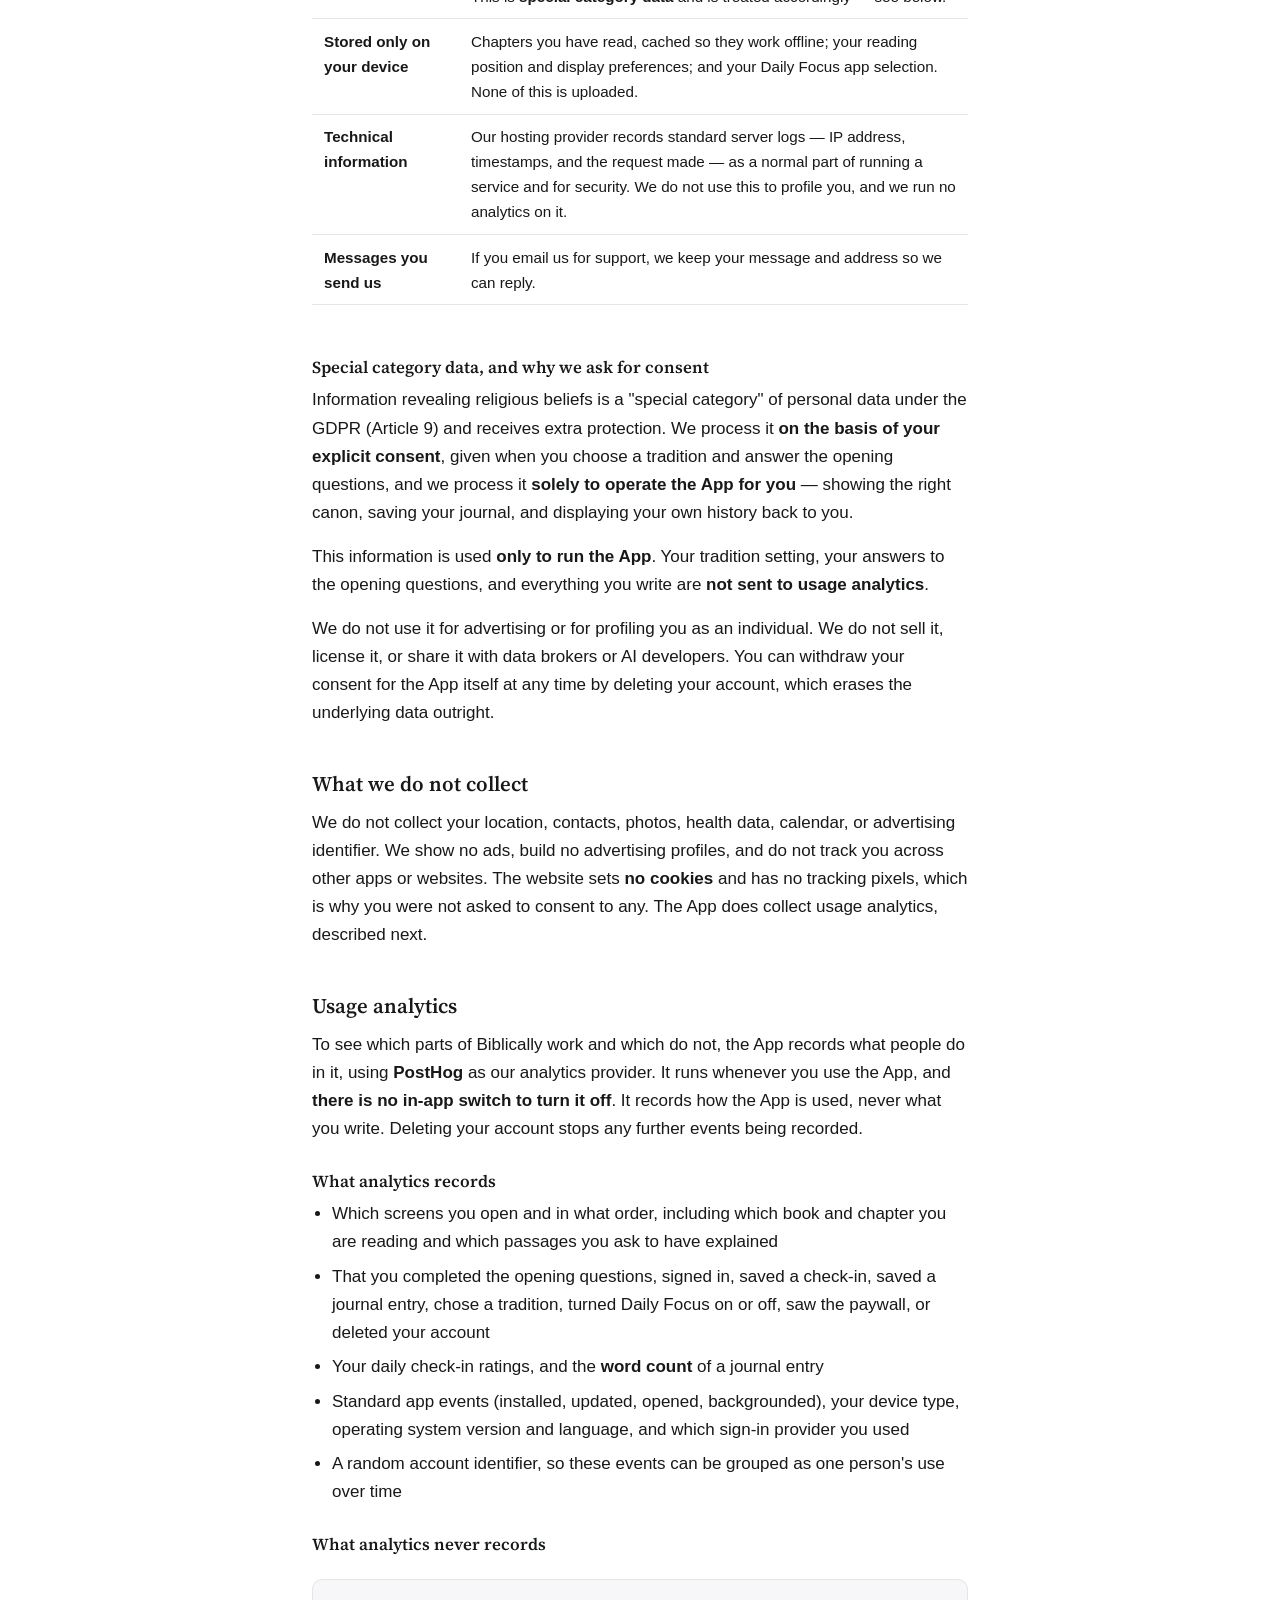
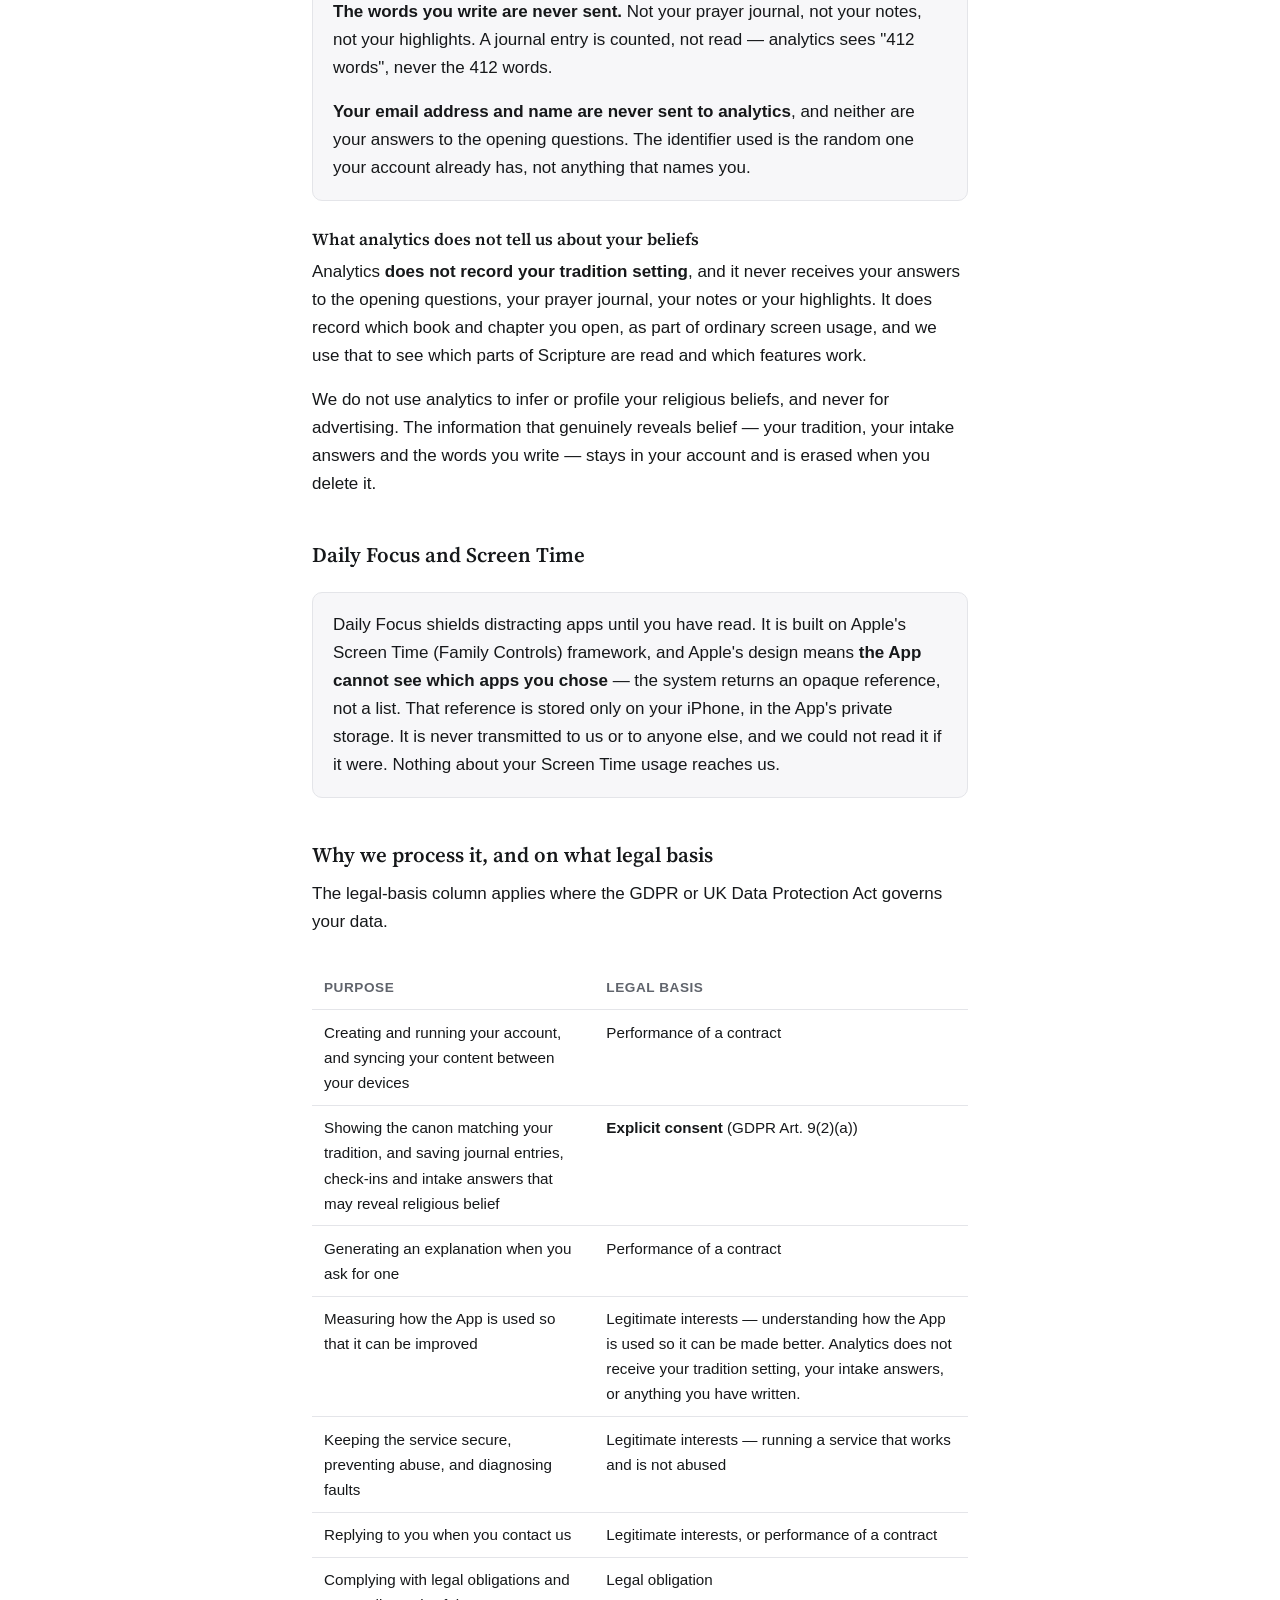
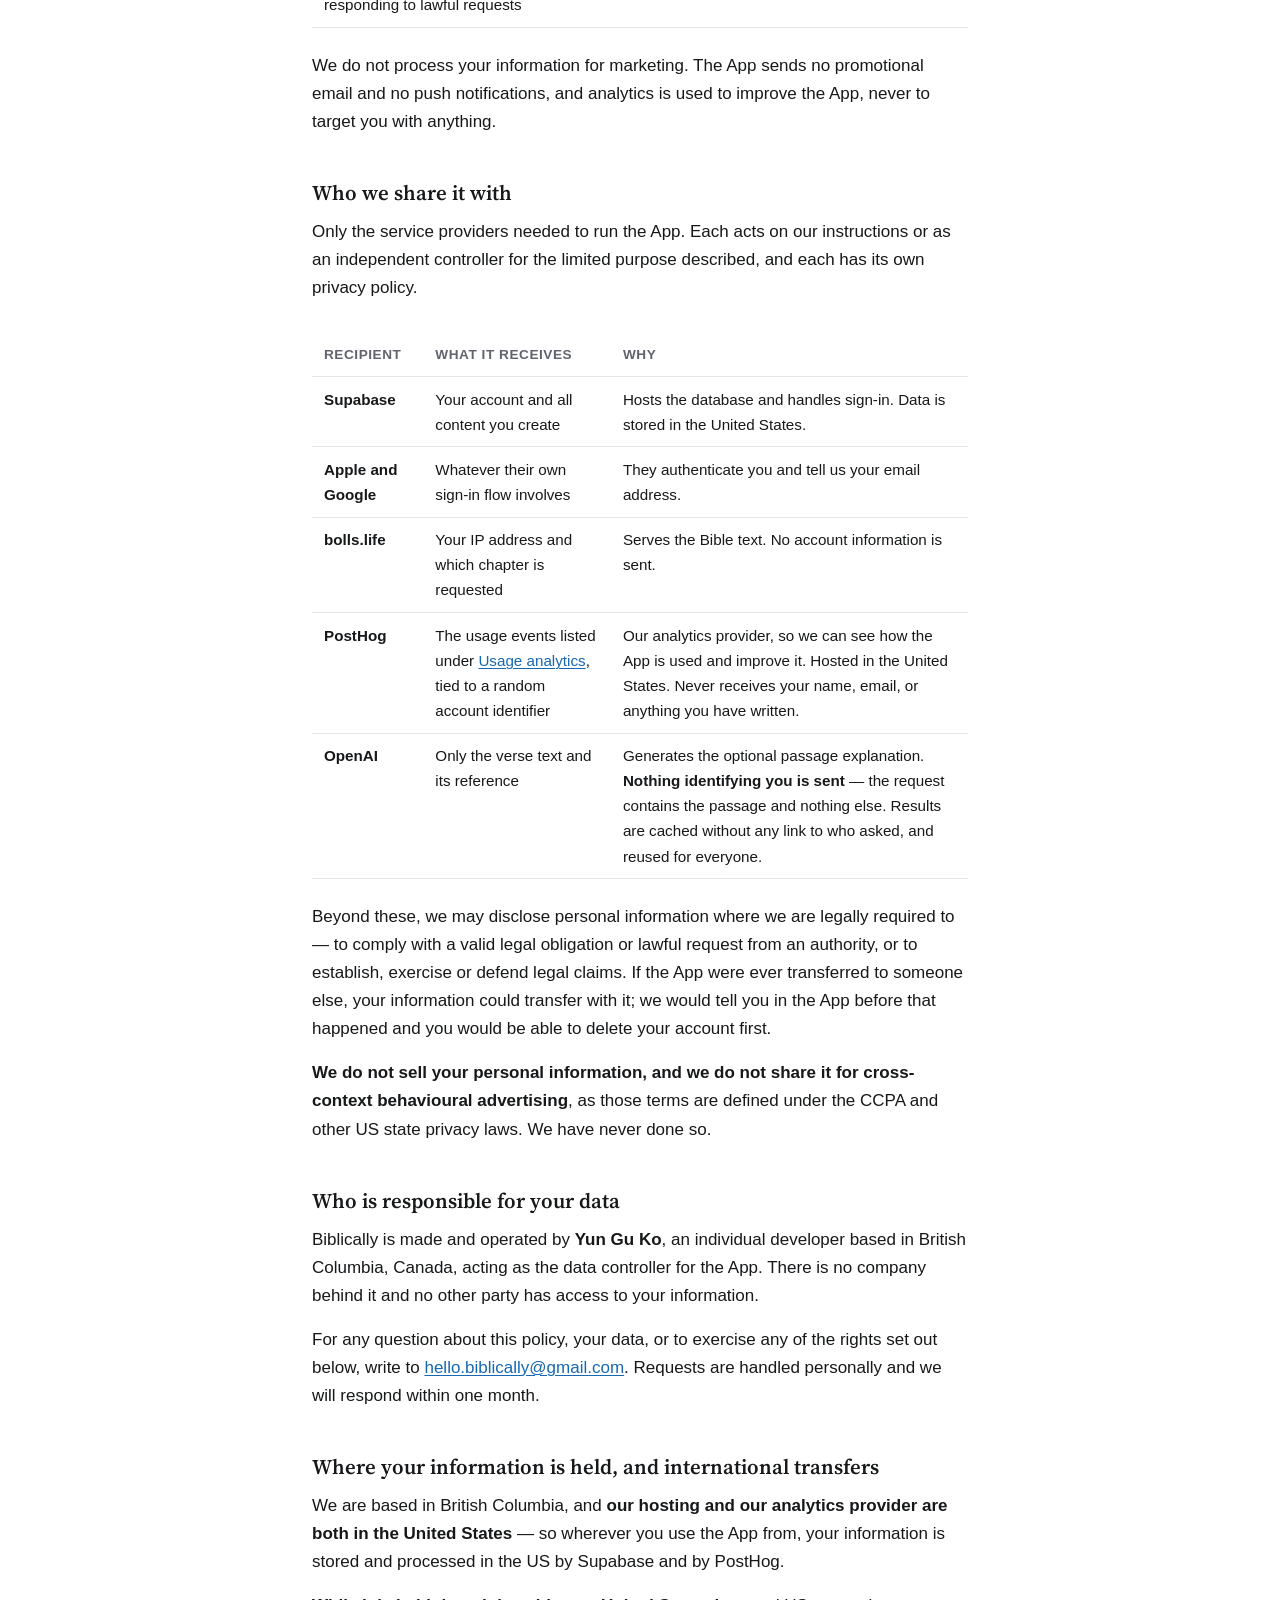
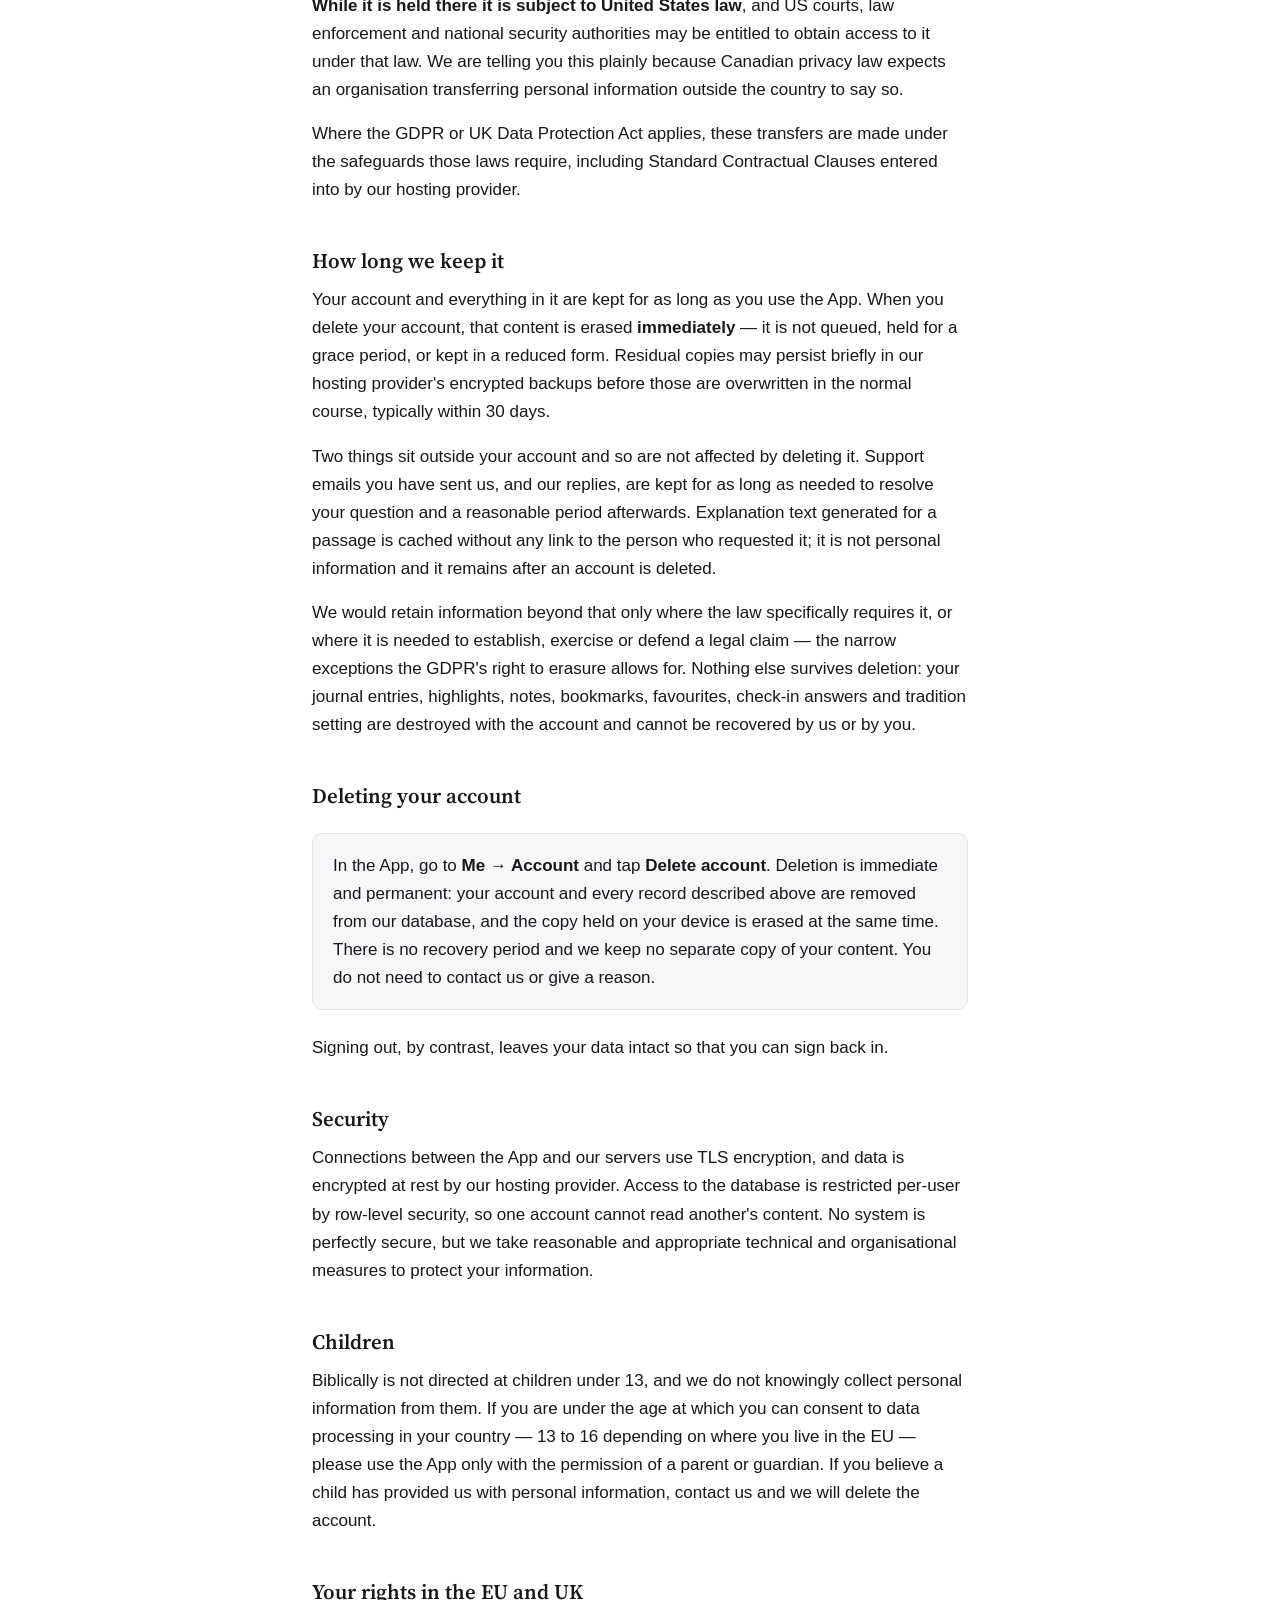
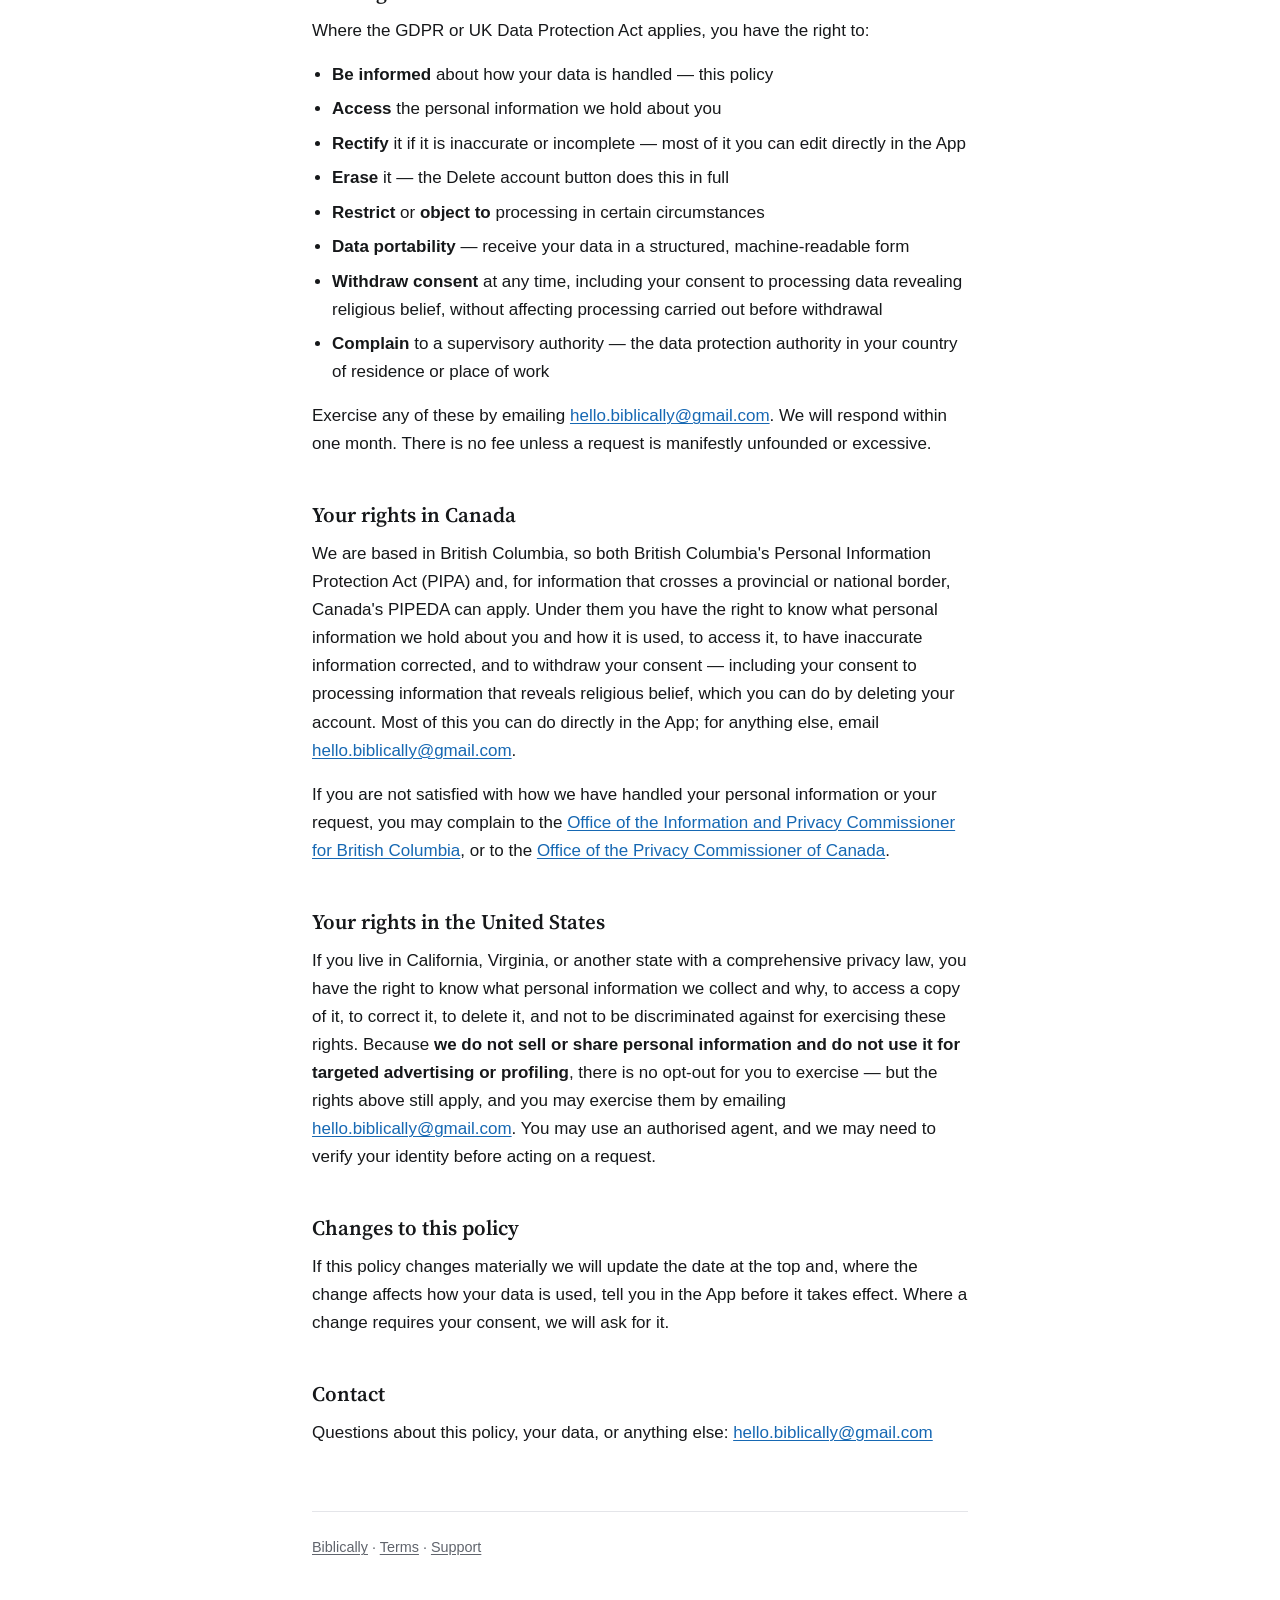
==== commit 996a19a2: "Remove the analytics switch from the policy, and tradition from analytics The App no longer offers "" ====
--- a/privacy/index.html
+++ b/privacy/index.html
@@ -99,10 +99,9 @@
   consent</strong>, given when you choose a tradition and answer the opening questions, and we
   process it <strong>solely to operate the App for you</strong> — showing the right canon, saving
   your journal, and displaying your own history back to you.</p>
-  <p>Your consent also covers the limited use of this information in <a href="#analytics">usage
-  analytics</a> — your tradition setting, and what your reading reveals about your practice. That
-  is a separate purpose from running the App, which is why it has its own off switch under
-  Me &rarr; Privacy; turning it off stops that use immediately and costs you no functionality.</p>
+  <p>This information is used <strong>only to run the App</strong>. Your tradition setting, your
+  answers to the opening questions, and everything you write are <strong>not sent to usage
+  analytics</strong>.
   <p>We do not use it for advertising or for profiling you as an individual. We do not sell it,
   license it, or share it with data brokers or AI developers. You can withdraw your consent for the
   App itself at any time by deleting your account, which erases the underlying data outright.</p>
@@ -115,9 +114,9 @@
 
   <h2 id="analytics">Usage analytics</h2>
   <p>To see which parts of Biblically work and which do not, the App records what people do in it,
-  using <strong>PostHog</strong> as our analytics provider. This is on by default. <strong>You can
-  turn it off at any time in the App under Me &rarr; Privacy &rarr; "Share anonymous usage
-  data"</strong>, and nothing further is sent from that moment.</p>
+  using <strong>PostHog</strong> as our analytics provider. It runs whenever you use the App, and
+  <strong>there is no in-app switch to turn it off</strong>. It records how the App is used, never
+  what you write. Deleting your account stops any further events being recorded.</p>
 
   <h3>What analytics records</h3>
   <ul>
@@ -127,7 +126,6 @@
     entry, chose a tradition, turned Daily Focus on or off, saw the paywall, or deleted your
     account</li>
     <li>Your daily check-in ratings, and the <strong>word count</strong> of a journal entry</li>
-    <li>Your tradition setting — Catholic, Orthodox, or neither</li>
     <li>Standard app events (installed, updated, opened, backgrounded), your device type, operating
     system version and language, and which sign-in provider you used</li>
     <li>A random account identifier, so these events can be grouped as one person's use over time</li>
@@ -143,14 +141,14 @@
     already has, not anything that names you.</p>
   </div>
 
-  <h3>The part that needs your consent</h3>
-  <p>Your tradition reveals a religious belief, which is special category data (see below). Two of
-  the items above touch it: the tradition setting itself, and the fact that reading a particular
-  passage says something about your practice. We include them because knowing which canon people
-  choose, and which parts of Scripture go unread, is how the App gets better at its actual job.</p>
-  <p>We rely on your <strong>consent</strong> for this, and consent you cannot withdraw would not be
-  worth much — which is what the switch in the App is for. Turning analytics off stops all of it,
-  and does not limit any feature.</p>
+  <h3>What analytics does not tell us about your beliefs</h3>
+  <p>Analytics <strong>does not record your tradition setting</strong>, and it never receives your
+  answers to the opening questions, your prayer journal, your notes or your highlights. It does
+  record which book and chapter you open, as part of ordinary screen usage, and we use that to see
+  which parts of Scripture are read and which features work.</p>
+  <p>We do not use analytics to infer or profile your religious beliefs, and never for advertising.
+  The information that genuinely reveals belief &mdash; your tradition, your intake answers and the
+  words you write &mdash; stays in your account and is erased when you delete it.</p>
 
   <h2>Daily Focus and Screen Time</h2>
   <div class="card">
@@ -175,8 +173,9 @@
       <tr><td>Generating an explanation when you ask for one</td>
           <td>Performance of a contract</td></tr>
       <tr><td>Measuring how the App is used so that it can be improved</td>
-          <td>Consent — withdrawn by the switch under Me &rarr; Privacy. Where the information
-          reveals religious belief, <strong>explicit consent</strong> (GDPR Art. 9(2)(a))</td></tr>
+          <td>Legitimate interests &mdash; understanding how the App is used so it can be made
+          better. Analytics does not receive your tradition setting, your intake answers, or
+          anything you have written.</td></tr>
       <tr><td>Keeping the service secure, preventing abuse, and diagnosing faults</td>
           <td>Legitimate interests — running a service that works and is not abused</td></tr>
       <tr><td>Replying to you when you contact us</td>
@@ -238,7 +237,7 @@
   <h2>Where your information is held, and international transfers</h2>
   <p>We are based in British Columbia, and <strong>our hosting and our analytics provider are both
   in the United States</strong> — so wherever you use the App from, your information is stored and
-  processed in the US by Supabase and, unless you have turned analytics off, by PostHog.</p>
+  processed in the US by Supabase and by PostHog.</p>
   <p><strong>While it is held there it is subject to United States law</strong>, and US courts, law
   enforcement and national security authorities may be entitled to obtain access to it under that
   law. We are telling you this plainly because Canadian privacy law expects an organisation
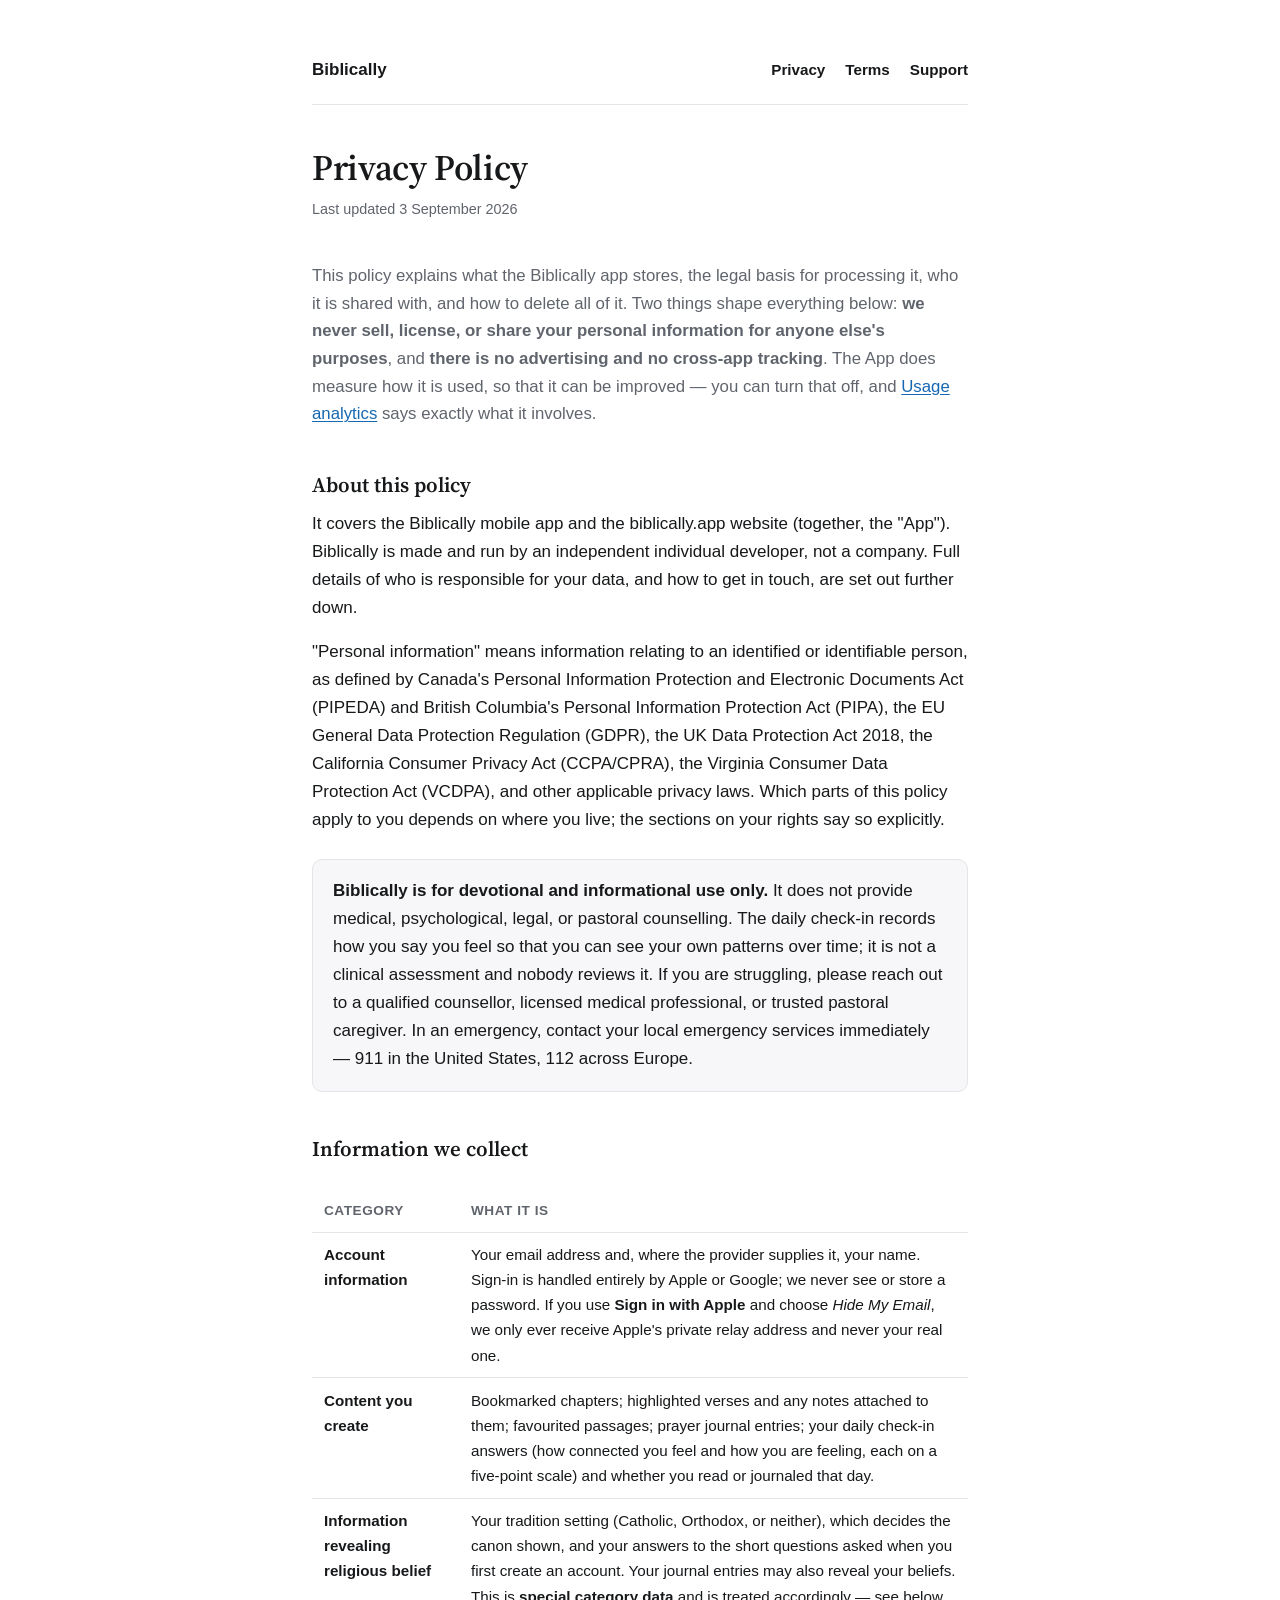
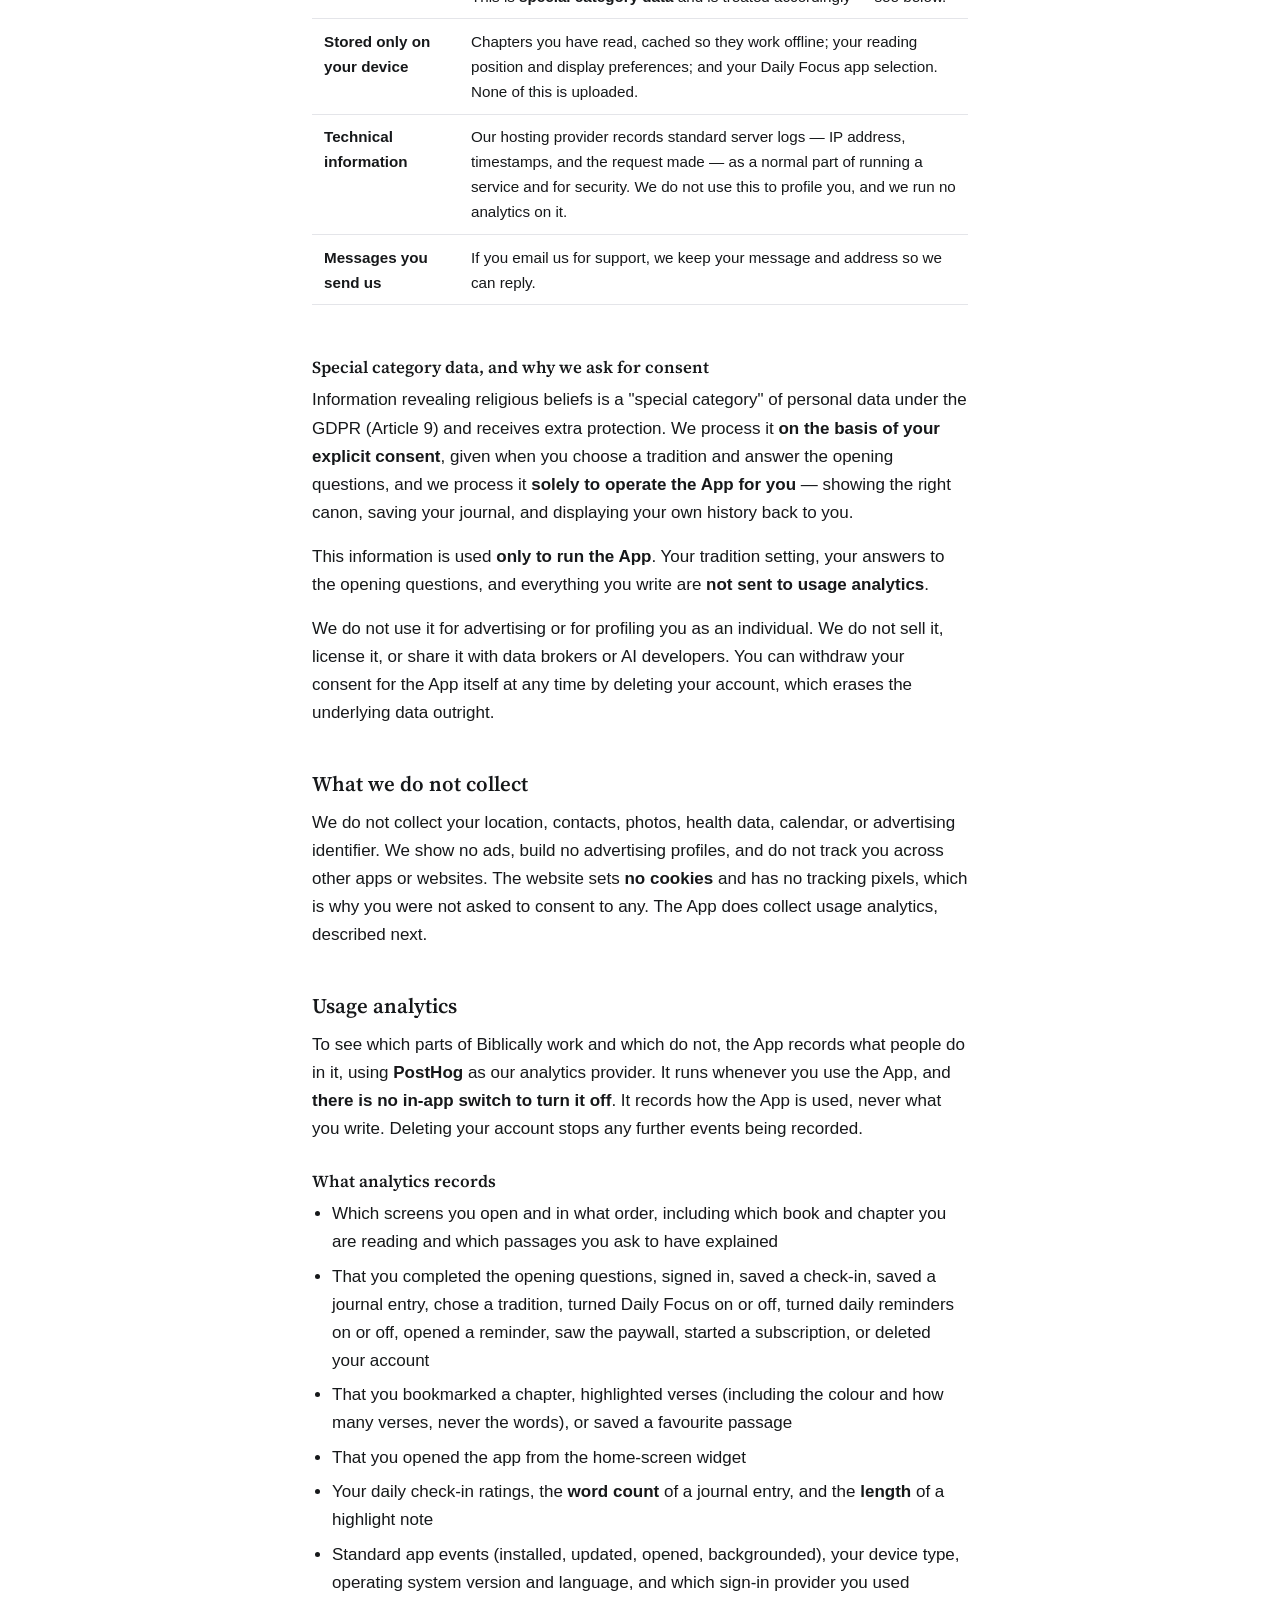
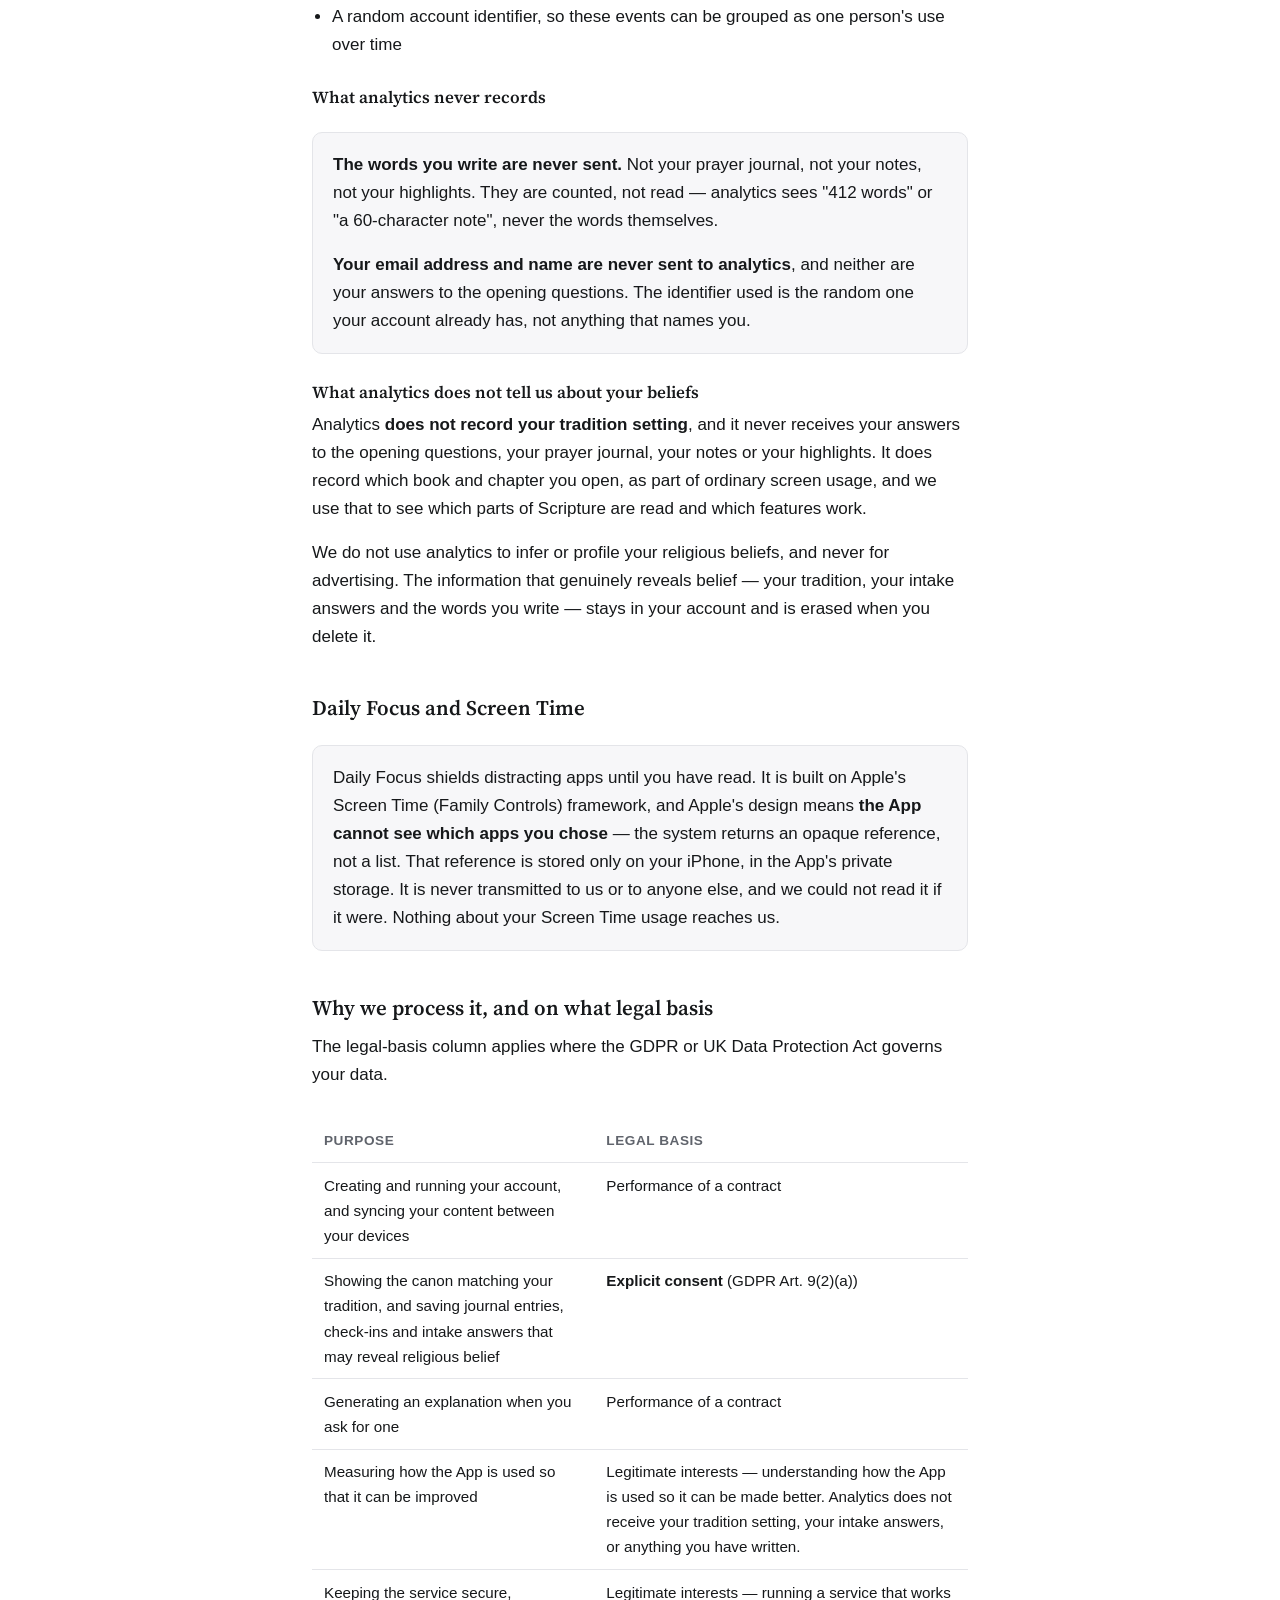
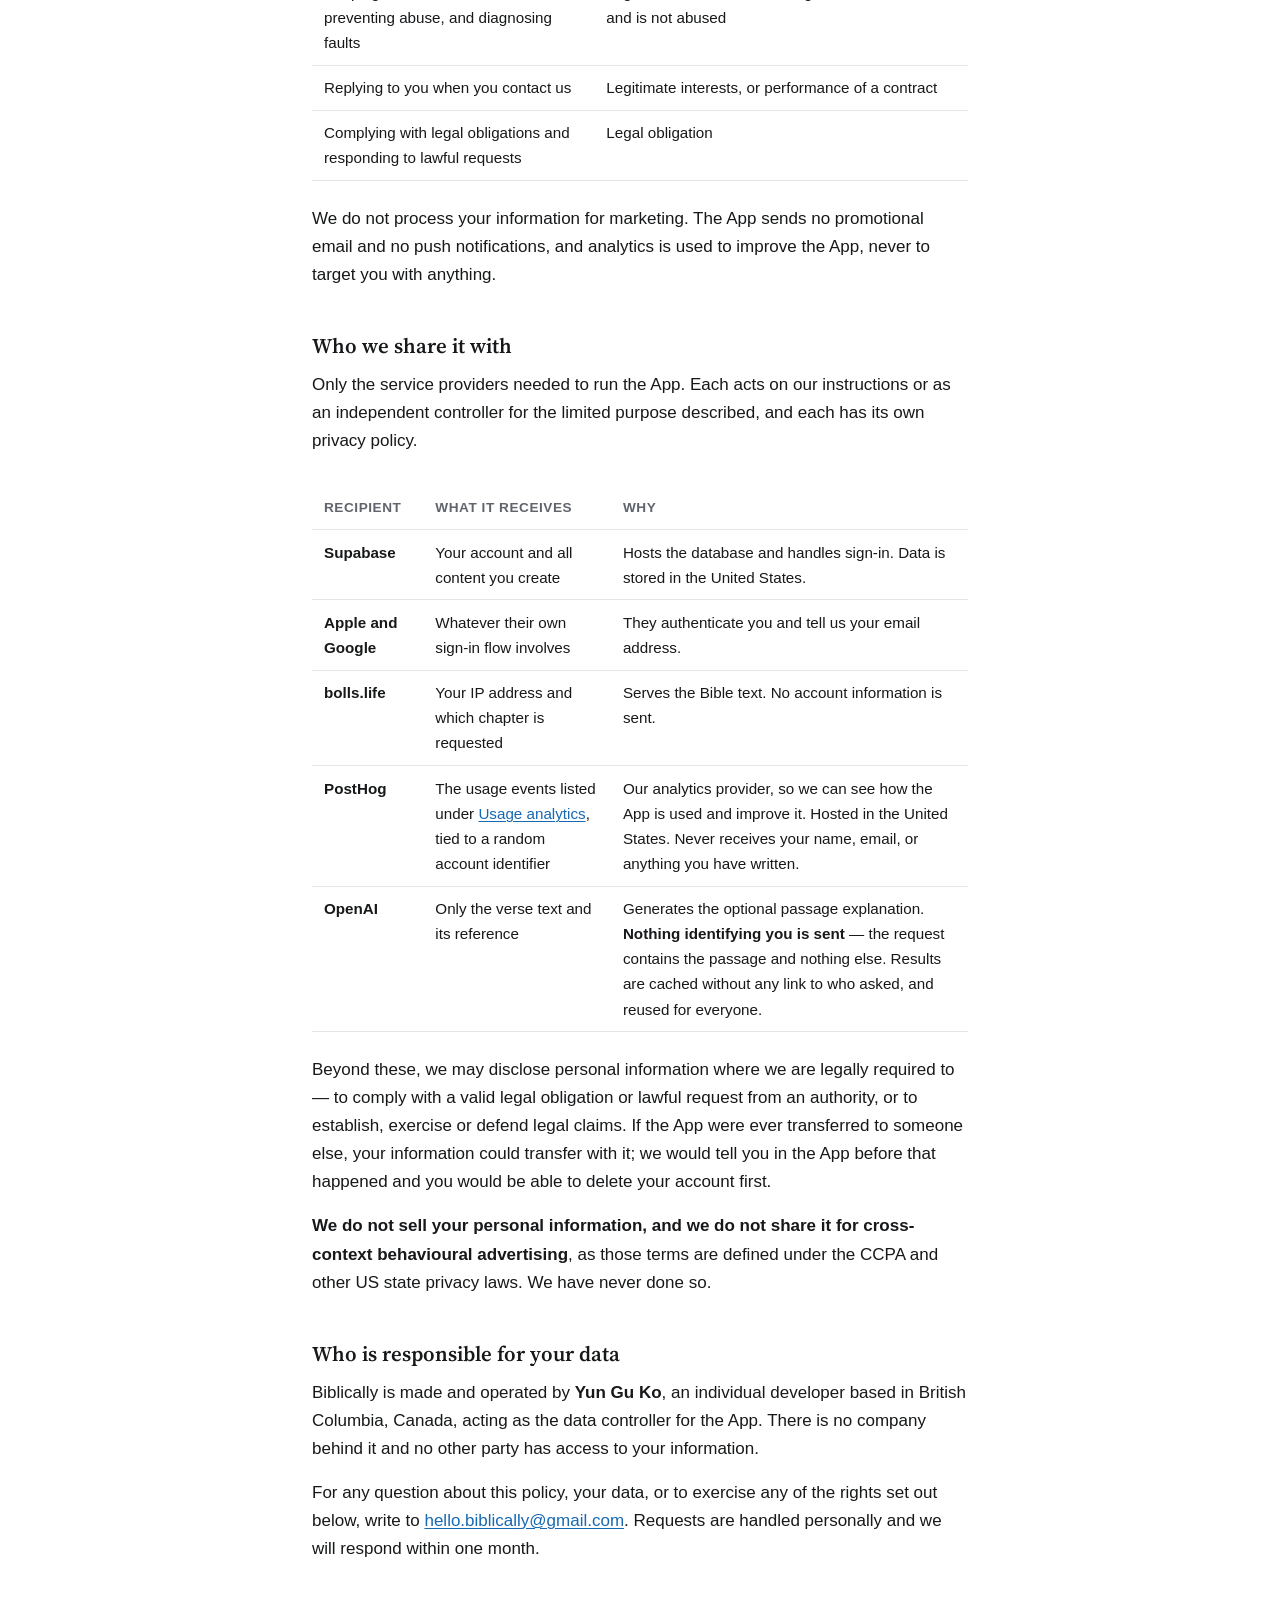
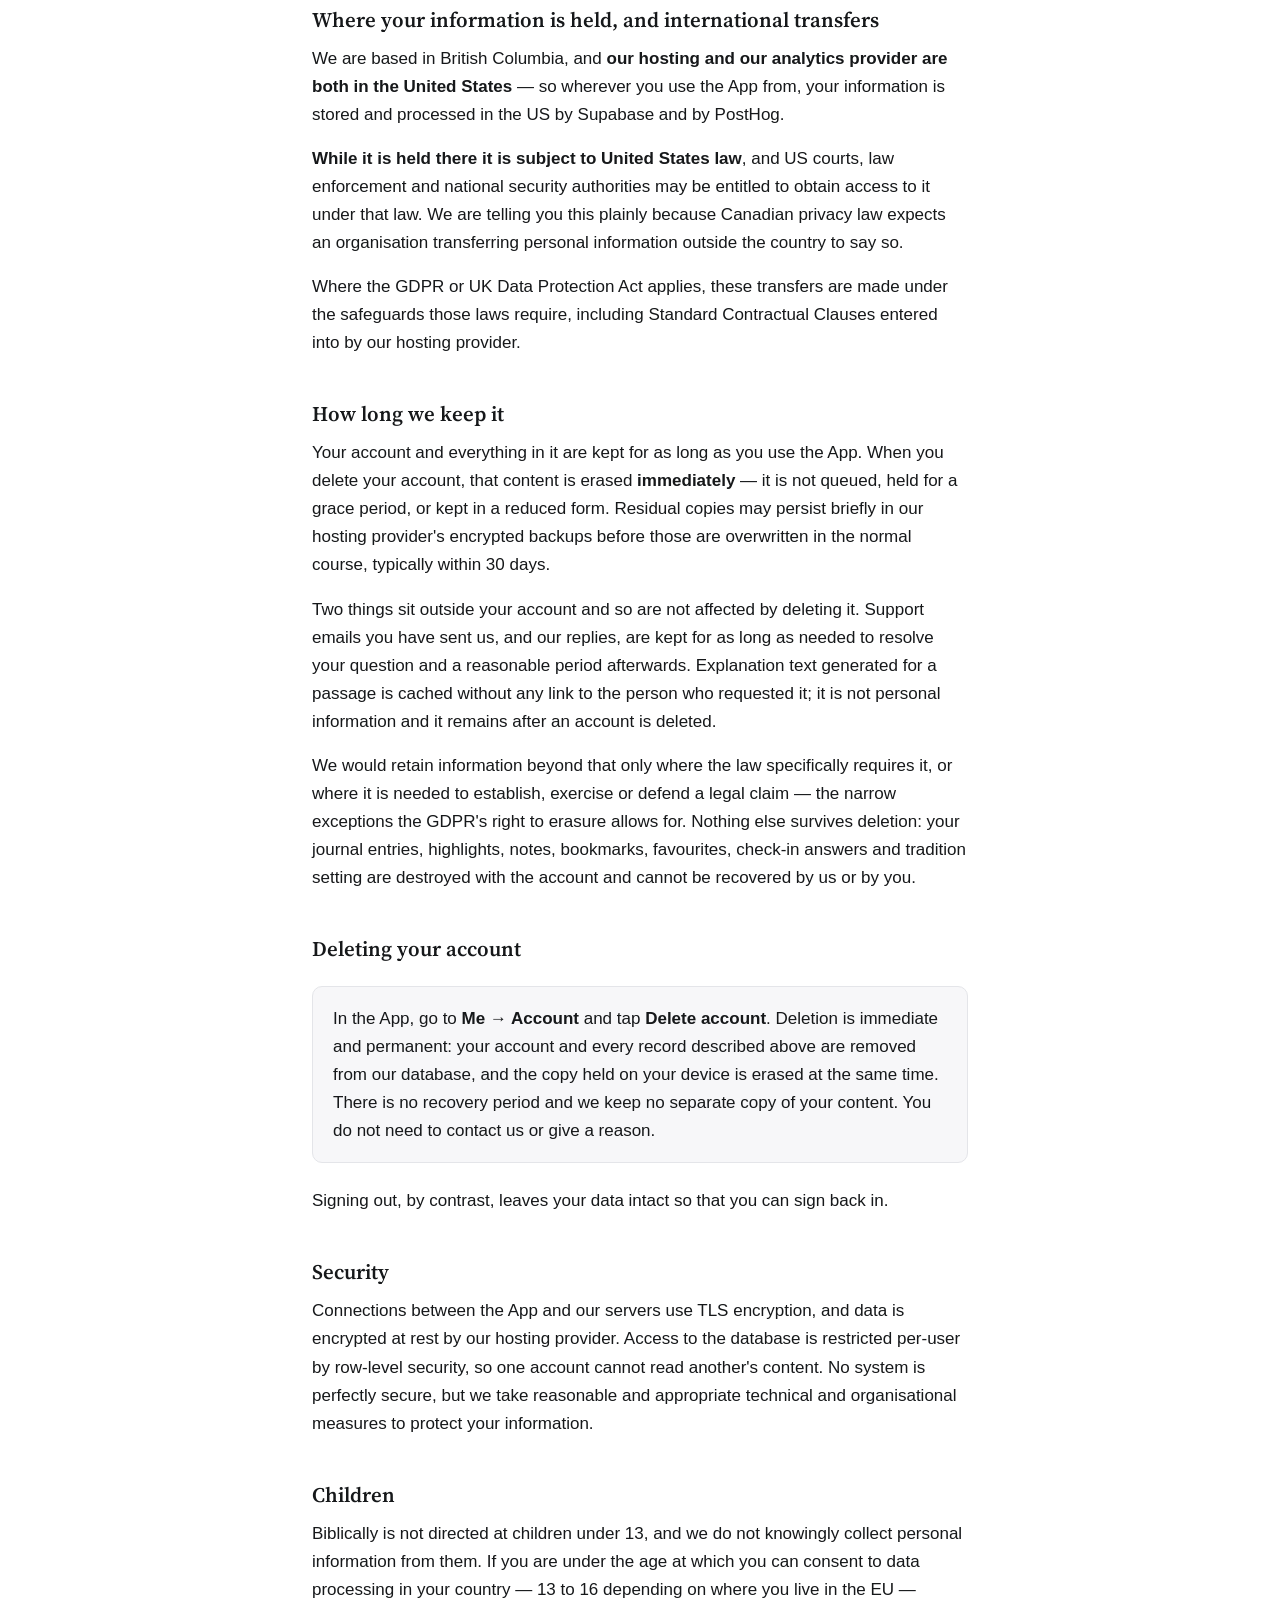
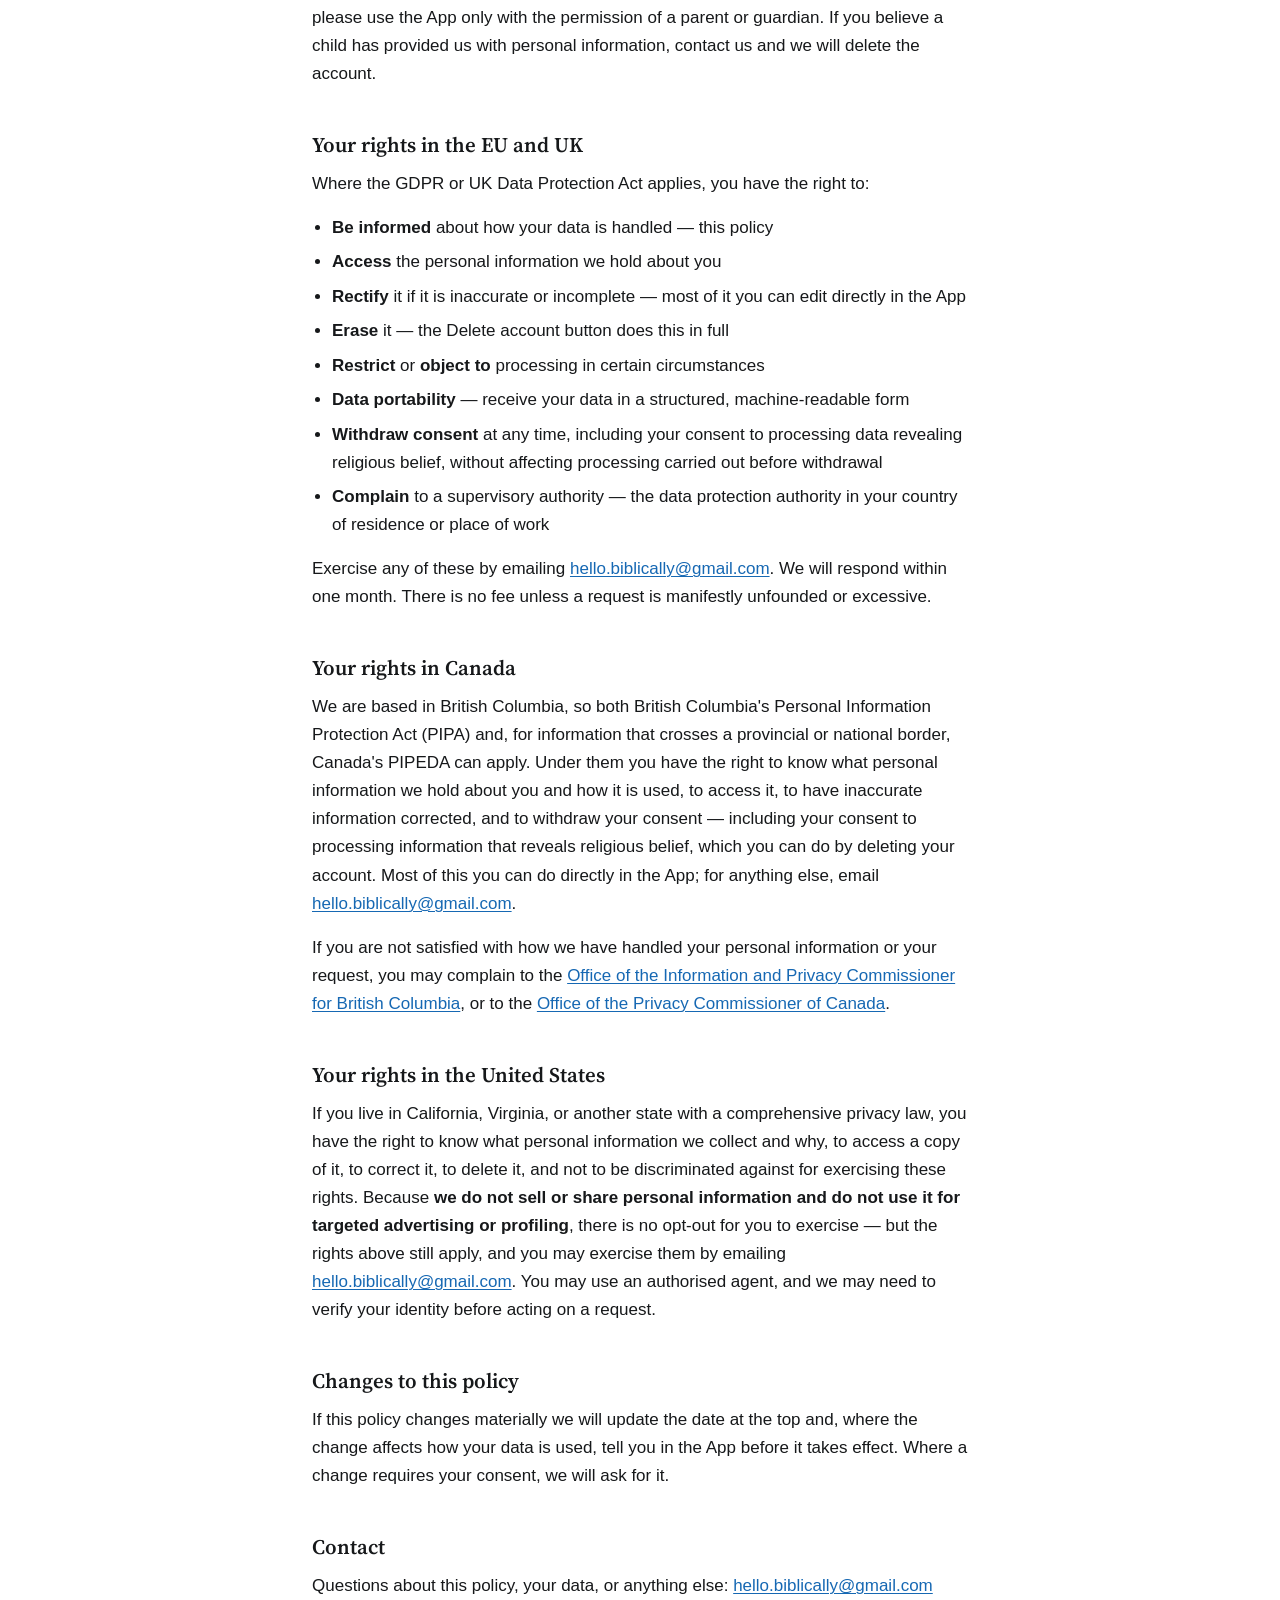
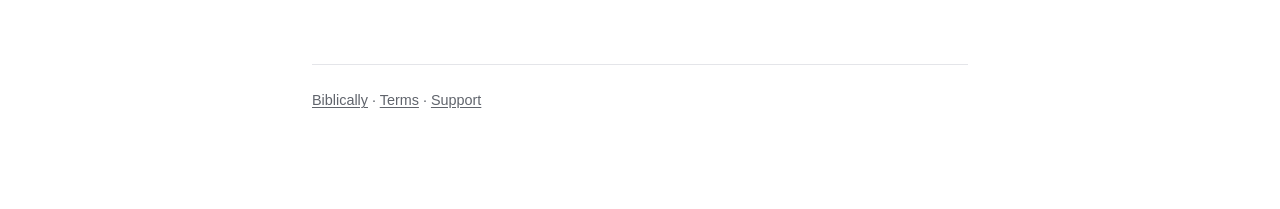
==== commit b401fd9c: "Disclose the newly instrumented analytics events The app now records bookmarking, highlighting, favo" ====
--- a/privacy/index.html
+++ b/privacy/index.html
@@ -101,7 +101,7 @@
   your journal, and displaying your own history back to you.</p>
   <p>This information is used <strong>only to run the App</strong>. Your tradition setting, your
   answers to the opening questions, and everything you write are <strong>not sent to usage
-  analytics</strong>.
+  analytics</strong>.</p>
   <p>We do not use it for advertising or for profiling you as an individual. We do not sell it,
   license it, or share it with data brokers or AI developers. You can withdraw your consent for the
   App itself at any time by deleting your account, which erases the underlying data outright.</p>
@@ -123,9 +123,13 @@
     <li>Which screens you open and in what order, including which book and chapter you are reading
     and which passages you ask to have explained</li>
     <li>That you completed the opening questions, signed in, saved a check-in, saved a journal
-    entry, chose a tradition, turned Daily Focus on or off, saw the paywall, or deleted your
-    account</li>
-    <li>Your daily check-in ratings, and the <strong>word count</strong> of a journal entry</li>
+    entry, chose a tradition, turned Daily Focus on or off, turned daily reminders on or off,
+    opened a reminder, saw the paywall, started a subscription, or deleted your account</li>
+    <li>That you bookmarked a chapter, highlighted verses (including the colour and how many
+    verses, never the words), or saved a favourite passage</li>
+    <li>That you opened the app from the home-screen widget</li>
+    <li>Your daily check-in ratings, the <strong>word count</strong> of a journal entry, and the
+    <strong>length</strong> of a highlight note</li>
     <li>Standard app events (installed, updated, opened, backgrounded), your device type, operating
     system version and language, and which sign-in provider you used</li>
     <li>A random account identifier, so these events can be grouped as one person's use over time</li>
@@ -134,8 +138,8 @@
   <h3>What analytics never records</h3>
   <div class="card">
     <p><strong>The words you write are never sent.</strong> Not your prayer journal, not your notes,
-    not your highlights. A journal entry is counted, not read — analytics sees "412 words", never
-    the 412 words.</p>
+    not your highlights. They are counted, not read — analytics sees "412 words" or "a 60-character
+    note", never the words themselves.</p>
     <p><strong>Your email address and name are never sent to analytics</strong>, and neither are
     your answers to the opening questions. The identifier used is the random one your account
     already has, not anything that names you.</p>
